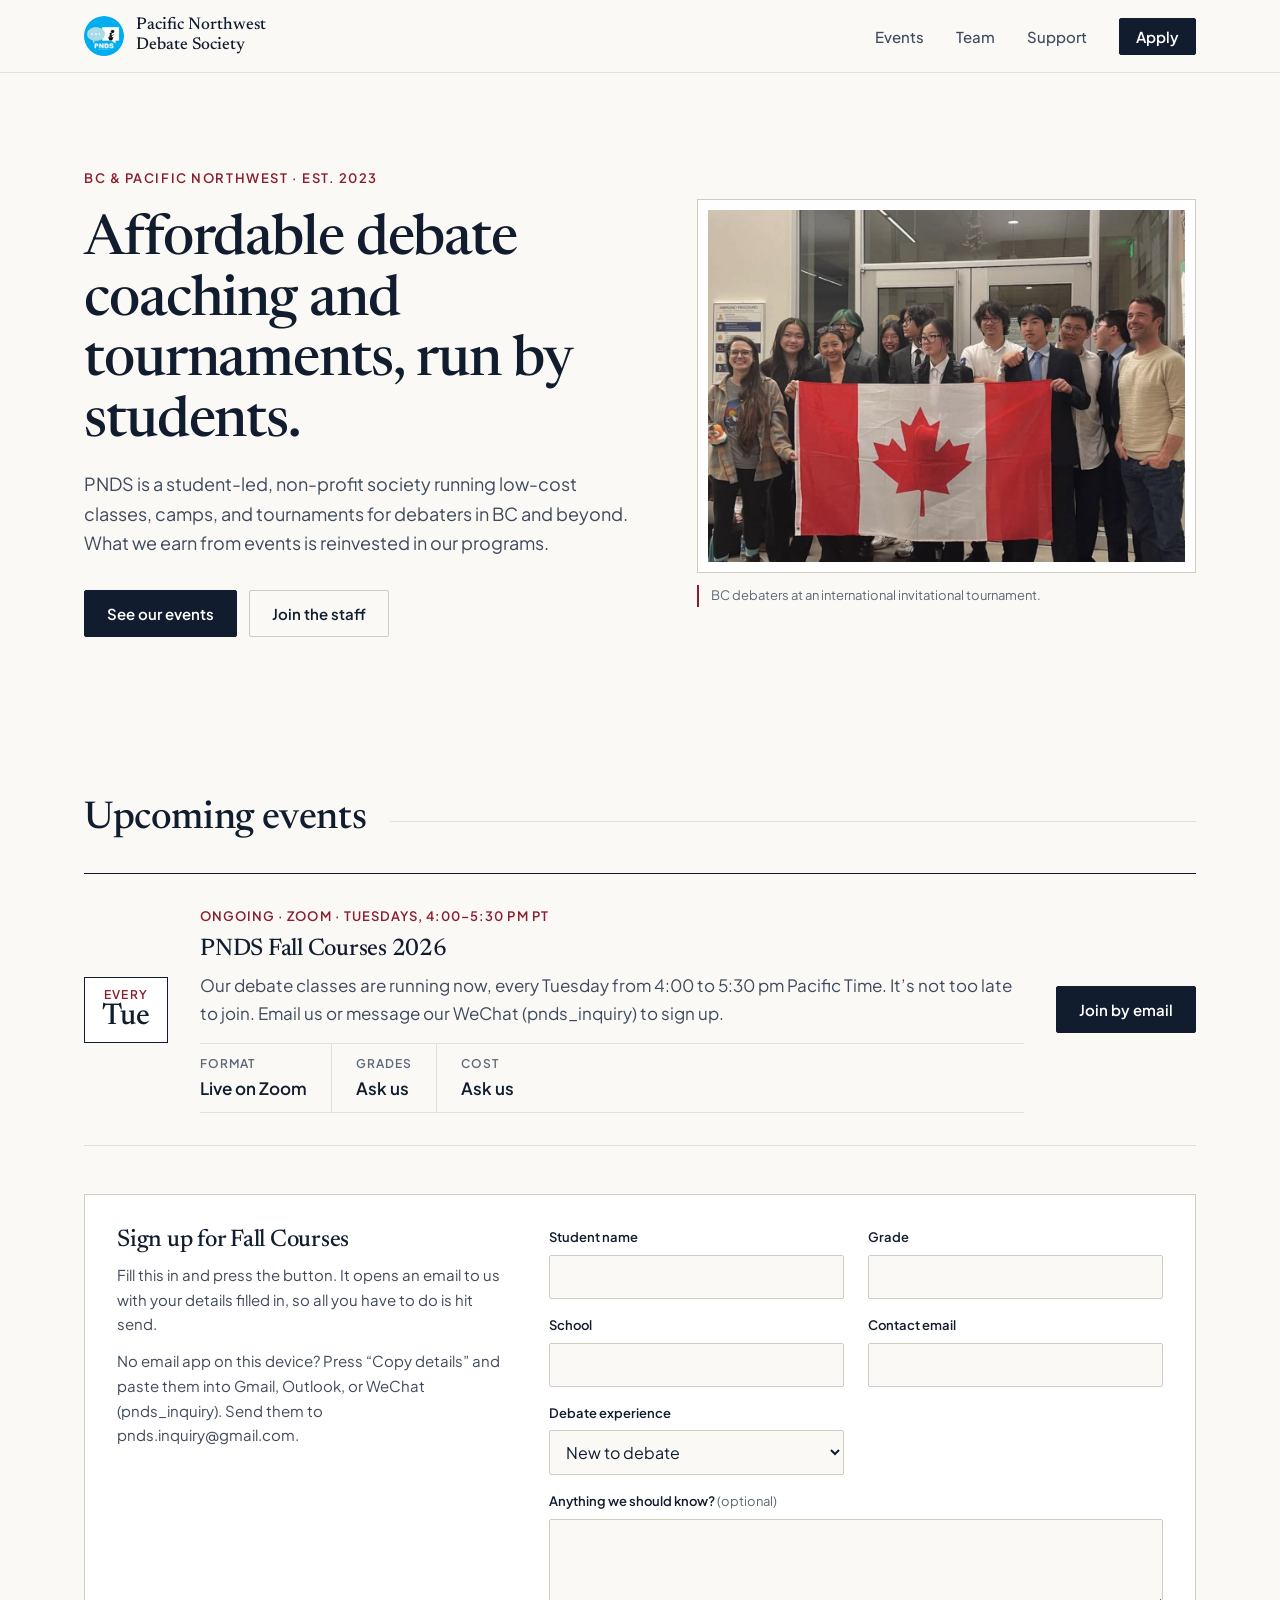
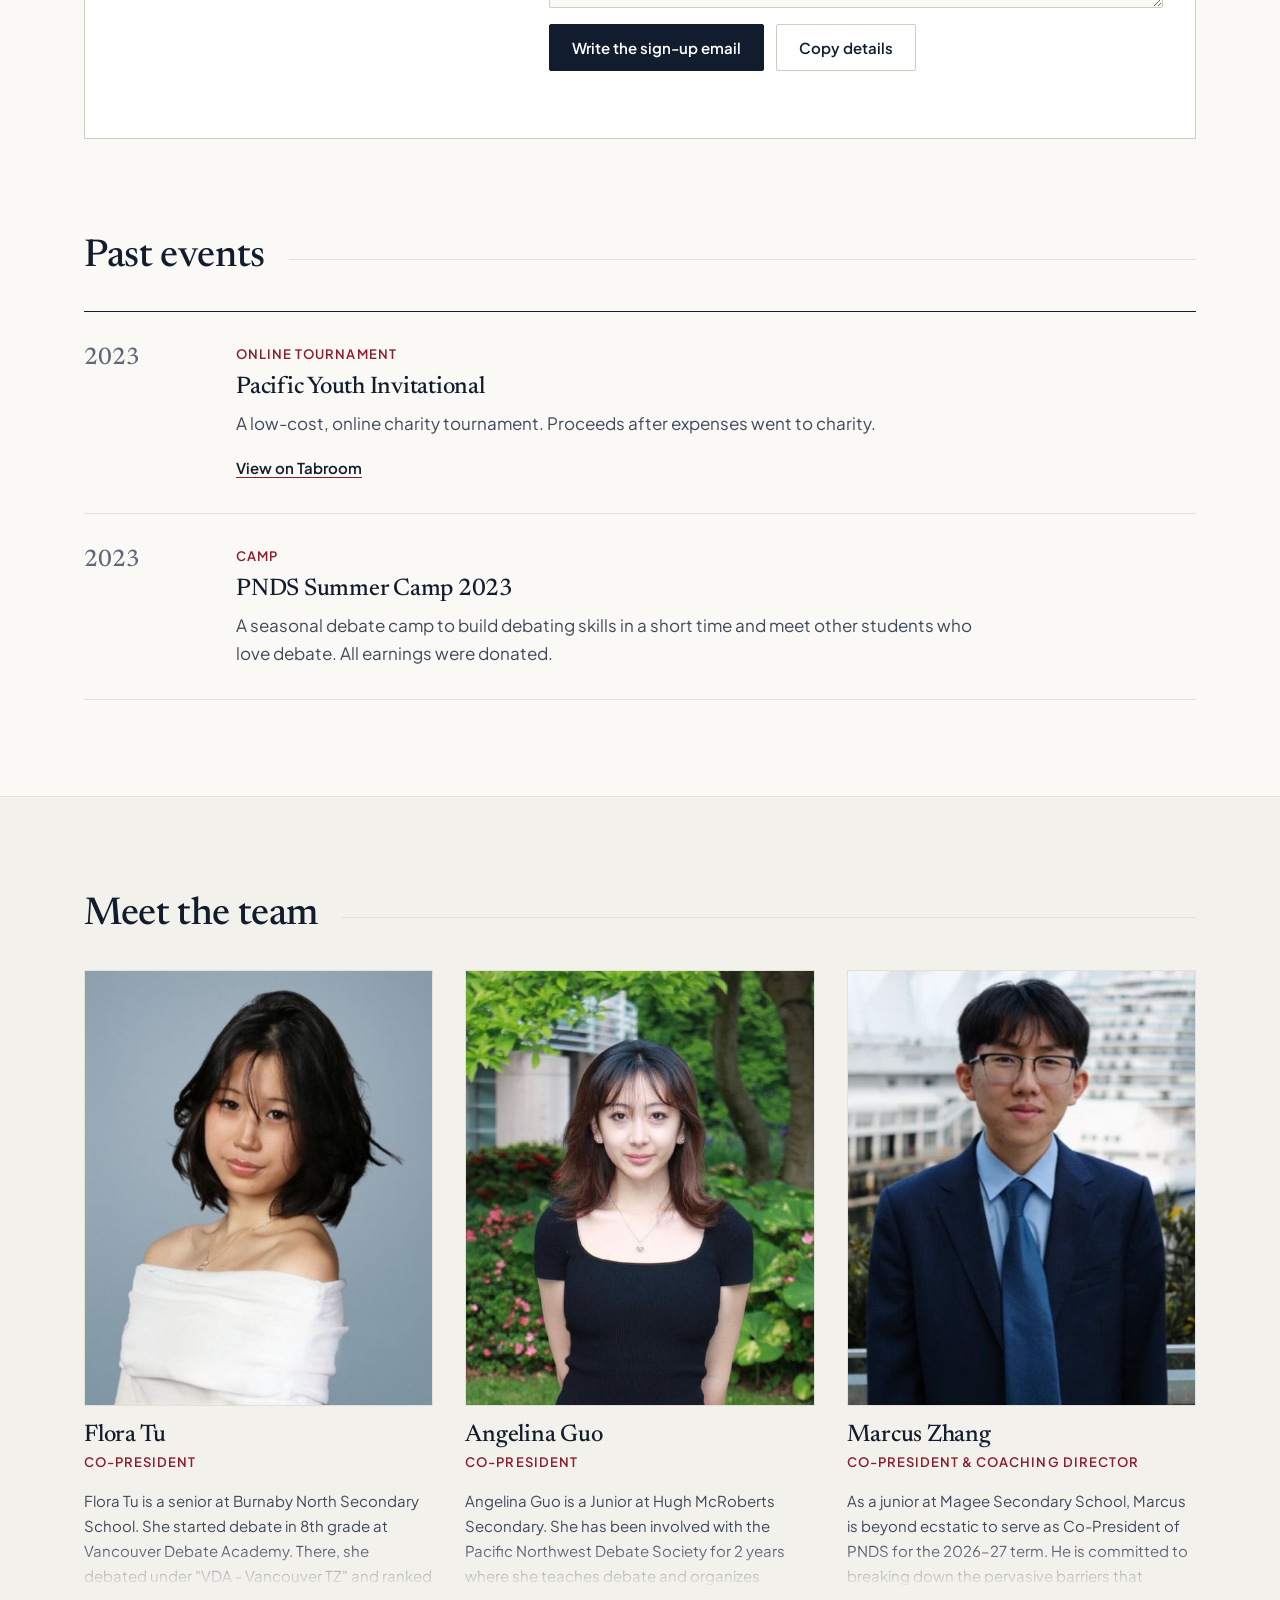
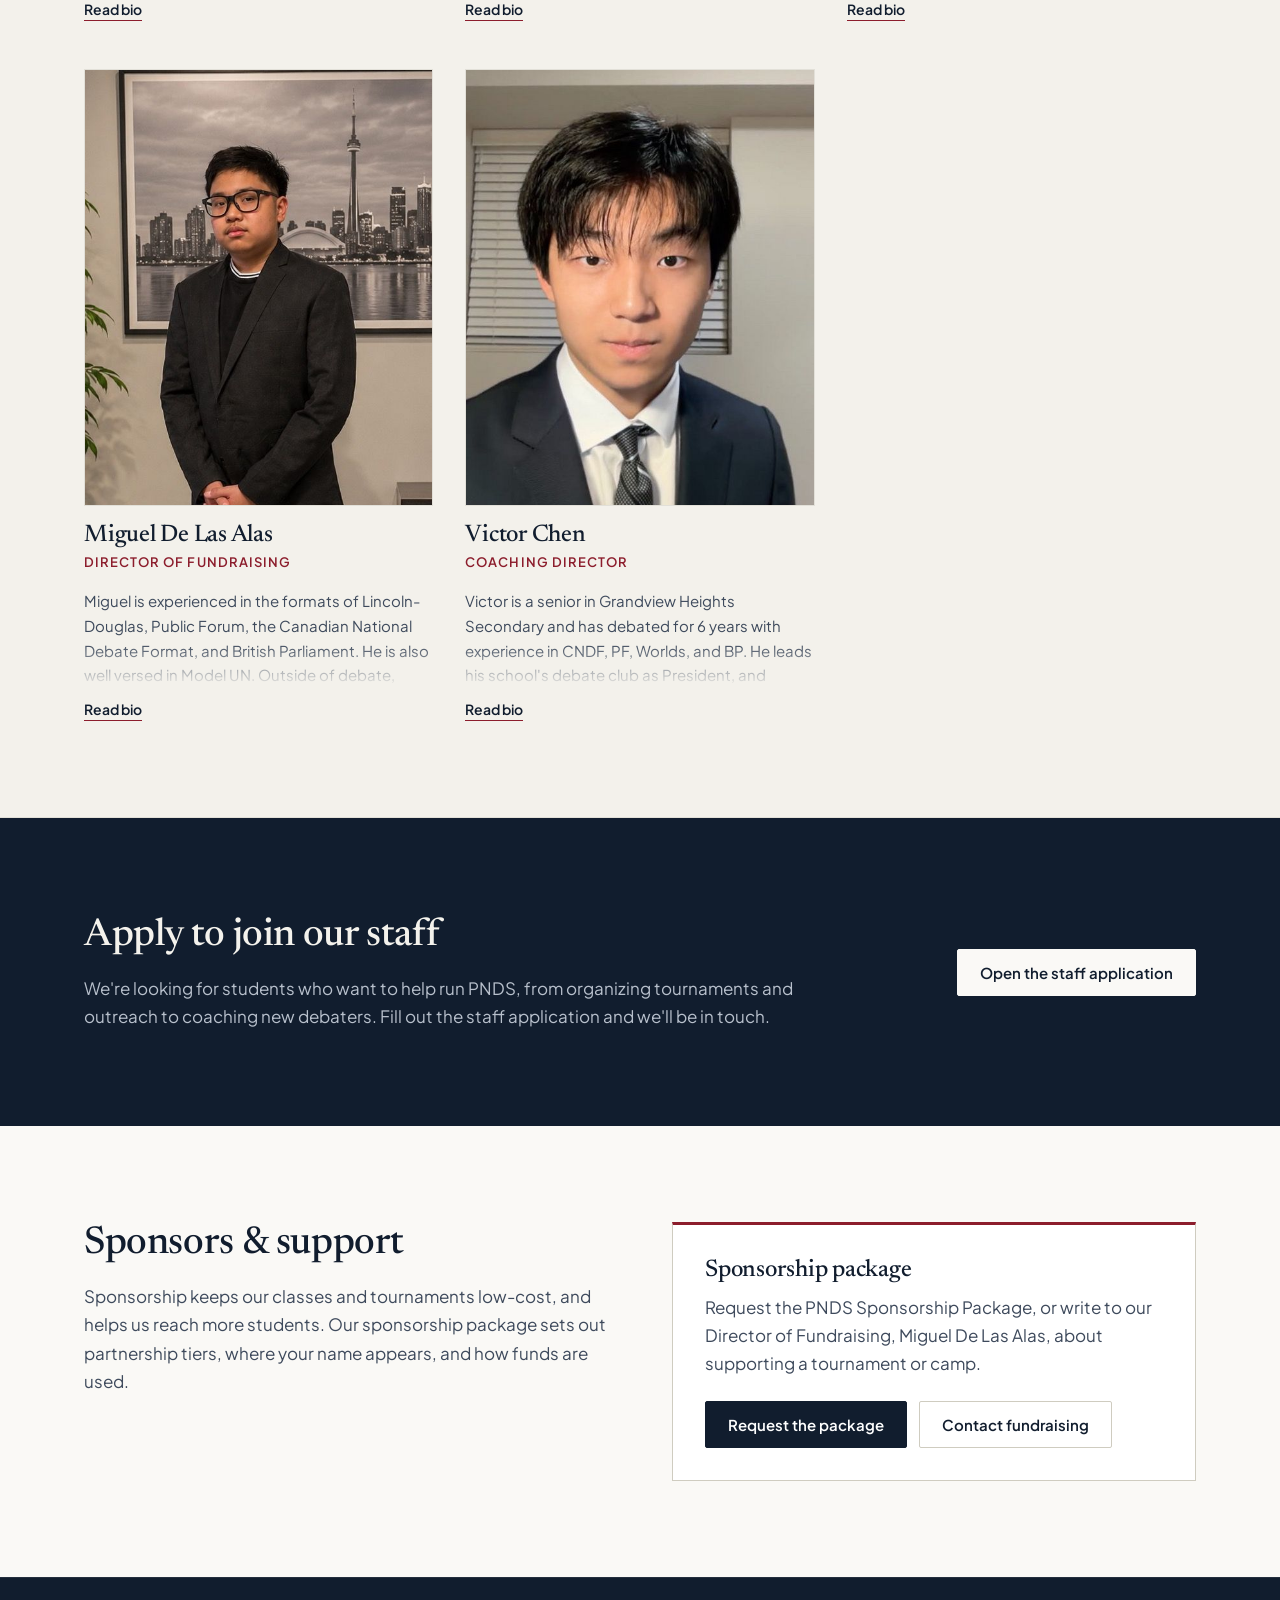
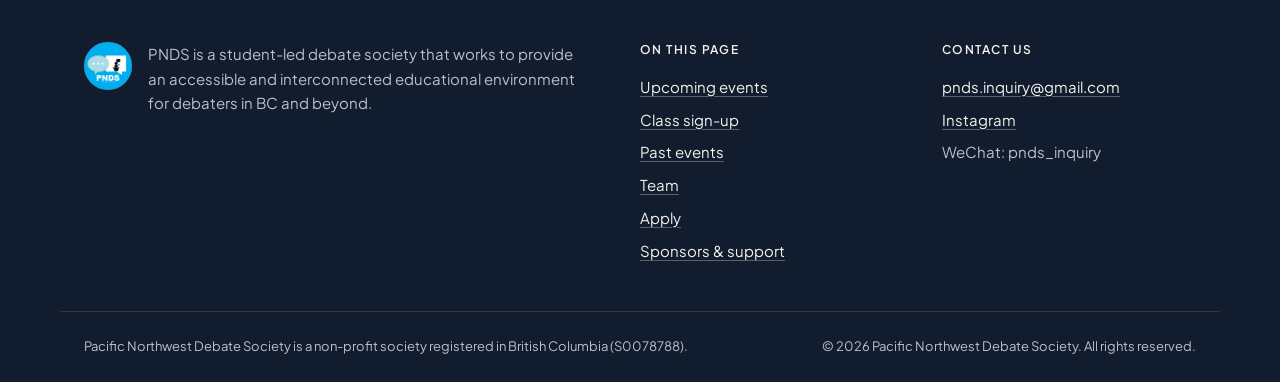
==== index.html @ 3a64cd38 "Hide impact strip until real stats, add course facts and copy-details button, equal-height team card" ====
<!doctype html>
<html lang="en">
<head>
  <meta charset="utf-8">
  <meta name="viewport" content="width=device-width, initial-scale=1">
  <title>Pacific Northwest Debate Society (PNDS)</title>
  <meta name="description" content="Student-run debate society in BC offering affordable debate classes, camps, and tournaments. See upcoming events, meet the executive team, and apply to join our staff.">
  <meta name="theme-color" content="#111D2E">
  <link rel="canonical" href="https://dantdm174.github.io/pnds-website/">
  <meta property="og:type" content="website">
  <meta property="og:site_name" content="Pacific Northwest Debate Society">
  <meta property="og:url" content="https://dantdm174.github.io/pnds-website/">
  <meta property="og:title" content="Pacific Northwest Debate Society (PNDS)">
  <meta property="og:description" content="Affordable debate coaching and tournaments, run by students in BC.">
  <meta property="og:image" content="https://dantdm174.github.io/pnds-website/assets/og-image.jpg">
  <meta property="og:image:width" content="1200">
  <meta property="og:image:height" content="630">
  <meta property="og:image:alt" content="PNDS: Affordable debate coaching and tournaments, run by students.">
  <meta name="twitter:card" content="summary_large_image">
  <link rel="icon" type="image/png" href="assets/favicon.png">
  <link rel="apple-touch-icon" href="assets/apple-touch-icon.png">
  <link rel="preconnect" href="https://fonts.googleapis.com">
  <link rel="preconnect" href="https://fonts.gstatic.com" crossorigin>
  <link href="https://fonts.googleapis.com/css2?family=Newsreader:opsz,wght@6..72,400;6..72,500&family=Plus+Jakarta+Sans:wght@400;500;600&display=swap" rel="stylesheet">
  <link rel="stylesheet" href="styles.css?v=10">
</head>
<body>
  <a class="skip-link" href="#main">Skip to content</a>

  <header class="site-header">
    <div class="container header-inner">
      <a class="brand" href="#top" aria-label="Pacific Northwest Debate Society, home">
        <img src="assets/pnds-logo.jpg" alt="" width="40" height="40">
        <span class="brand-name">Pacific Northwest <br>Debate Society</span>
      </a>
      <nav aria-label="Primary">
        <ul class="nav-list">
          <li><a href="#events">Events</a></li>
          <li><a href="#team">Team</a></li>
          <li class="nav-hide-sm"><a href="#sponsors">Support</a></li>
          <li><a class="button button-sm" href="#apply">Apply</a></li>
        </ul>
      </nav>
    </div>
  </header>

  <main id="main">
    <section class="hero" id="top" aria-labelledby="hero-title">
      <div class="container hero-grid">
        <div class="hero-copy">
          <p class="eyebrow">BC &amp; Pacific Northwest · Est. 2023</p>
          <h1 id="hero-title">Affordable debate coaching and tournaments, run by students.</h1>
          <p class="lede">PNDS is a student-led, non-profit society running low-cost classes, camps, and tournaments for debaters in BC and beyond. What we earn from events is reinvested in our programs.</p>
          <div class="button-row">
            <a class="button" href="#events">See our events</a>
            <a class="button button-secondary" href="#apply">Join the staff</a>
          </div>
        </div>
        <figure class="hero-figure">
          <div class="photo-frame">
            <!-- Swap in a PNDS tournament or workshop photo (any size; it is cropped to 4:3). -->
            <img src="assets/photos/team-canada-flag.jpg" alt="A group of BC debaters in formal wear holding a Canadian flag at a tournament" width="1200" height="839" fetchpriority="high">
          </div>
          <figcaption>BC debaters at an international invitational tournament.</figcaption>
        </figure>
      </div>
    </section>

    <!-- TODO: Impact strip, hidden until we have real numbers.
         To show it: replace the three TODOs below with real figures, then delete
         these first three lines and the "End of hidden impact strip" line.

    <section class="impact" aria-label="Our impact so far">
      <div class="container">
        <dl class="impact-grid">
          <div class="impact-item">
            <dt>Students coached</dt>
            <dd class="impact-num">TODO</dd>
          </div>
          <div class="impact-item">
            <dt>Tournaments &amp; camps hosted</dt>
            <dd class="impact-num">TODO</dd>
          </div>
          <div class="impact-item">
            <dt>Funds reinvested in programs</dt>
            <dd class="impact-num">TODO</dd>
          </div>
        </dl>
      </div>
    </section>

    End of hidden impact strip. -->

    <section class="section" id="events" aria-labelledby="events-title">
      <div class="container">
        <header class="section-head">
          <h2 id="events-title">Upcoming events</h2>
        </header>
        <article class="event">
          <div class="date-badge" aria-hidden="true"><span class="m">Every</span><span class="d">Tue</span></div>
          <div class="event-body">
            <p class="event-meta">Ongoing · Zoom · Tuesdays, 4:00–5:30 pm PT</p>
            <h3>PNDS Fall Courses 2026</h3>
            <p>Our debate classes are running now, every Tuesday from 4:00 to 5:30 pm Pacific Time. It’s not too late to join. Email us or message our WeChat (pnds_inquiry) to sign up.</p>
            <dl class="course-facts">
              <div>
                <dt>Format</dt>
                <dd>Live on Zoom</dd>
              </div>
              <div>
                <dt>Grades</dt>
                <dd>Ask us</dd> <!-- TODO: grade range, e.g. "Grades 6–12" -->
              </div>
              <div>
                <dt>Cost</dt>
                <dd>Ask us</dd> <!-- TODO: price, e.g. "$X per term" or "Free" -->
              </div>
            </dl>
          </div>
          <a class="button" href="mailto:pnds.inquiry@gmail.com?subject=Joining%20Fall%20Courses%202026">Join by email</a>
        </article>

        <div class="signup" id="signup">
          <div class="signup-intro">
            <h3 id="signup-title">Sign up for Fall Courses</h3>
            <p>Fill this in and press the button. It opens an email to us with your details filled in, so all you have to do is hit send.</p>
            <p>No email app on this device? Press “Copy details” and paste them into Gmail, Outlook, or WeChat (pnds_inquiry). Send them to pnds.inquiry@gmail.com.</p>
          </div>
          <form class="signup-form" id="signup-form" aria-labelledby="signup-title" action="mailto:pnds.inquiry@gmail.com" method="post" enctype="text/plain">
            <div class="field">
              <label for="su-name">Student name</label>
              <input id="su-name" name="Student name" type="text" autocomplete="name" required>
            </div>
            <div class="field">
              <label for="su-grade">Grade</label>
              <input id="su-grade" name="Grade" type="text" inputmode="numeric" required>
            </div>
            <div class="field">
              <label for="su-school">School</label>
              <input id="su-school" name="School" type="text" autocomplete="organization">
            </div>
            <div class="field">
              <label for="su-email">Contact email</label>
              <input id="su-email" name="Contact email" type="email" autocomplete="email" required>
            </div>
            <div class="field">
              <label for="su-exp">Debate experience</label>
              <select id="su-exp" name="Debate experience">
                <option>New to debate</option>
                <option>Some school or club debate</option>
                <option>Competed at tournaments</option>
              </select>
            </div>
            <div class="field field-wide">
              <label for="su-notes">Anything we should know? <span class="optional">(optional)</span></label>
              <textarea id="su-notes" name="Notes" rows="3"></textarea>
            </div>
            <div class="field-wide form-actions">
              <button class="button" type="submit">Write the sign-up email</button>
              <button class="button button-secondary" type="button" id="signup-copy" hidden>Copy details</button>
              <p class="form-status" id="signup-status" role="status" aria-live="polite"></p>
            </div>
          </form>
        </div>
      </div>
    </section>

    <section class="section section-rule" id="past-events" aria-labelledby="past-title">
      <div class="container">
        <header class="section-head">
          <h2 id="past-title">Past events</h2>
        </header>
        <ol class="past-list" reversed>
          <li class="past-item">
            <p class="past-year">2023</p>
            <div>
              <p class="event-meta">Online tournament</p>
              <h3>Pacific Youth Invitational</h3>
              <p>A low-cost, online charity tournament. Proceeds after expenses went to charity.</p>
              <a class="text-link" href="https://www.tabroom.com/index/tourn/main.mhtml?tourn_id=29899" target="_blank" rel="noopener">View on Tabroom</a>
            </div>
          </li>
          <li class="past-item">
            <p class="past-year">2023</p>
            <div>
              <p class="event-meta">Camp</p>
              <h3>PNDS Summer Camp 2023</h3>
              <p>A seasonal debate camp to build debating skills in a short time and meet other students who love debate. All earnings were donated.</p>
            </div>
          </li>
        </ol>
      </div>
    </section>

    <section class="section section-alt" id="team" aria-labelledby="team-title">
      <div class="container">
        <header class="section-head">
          <h2 id="team-title">Meet the team</h2>
        </header>
        <div class="team-grid">
          <article class="member">
            <img src="assets/team/flora-tu.jpg" alt="Portrait of Flora Tu" width="540" height="688" loading="lazy">
            <div class="member-body">
              <h3>Flora Tu</h3>
              <p class="role">Co-President</p>
              <div class="member-bio" id="bio-flora-tu">
                <p>Flora Tu is a senior at Burnaby North Secondary School. She started debate in 8th grade at Vancouver Debate Academy. There, she debated under "VDA - Vancouver TZ" and ranked as the top 2025–2026 season international team in NDCA points and bid count. She was also tied for 17th in bid count in Public Forum in the world. Outside of debate, Flora likes to play piano and collect vinyl.</p>
                <h4>Notable awards</h4>
                <ul>
                  <li>8 career bids to Tournament of Champions</li>
                  <li>2026 Florida Blue Key: 2nd Seed</li>
                  <li>2025 Peach State: Quarterfinalist</li>
                  <li>2024 Lower Mainland East: Champion + Top Speaker</li>
                  <li>2024 Stanford Invitational: Semifinalist</li>
                  <li>2021 Harvard National Tournament: Octafinalist</li>
                </ul>
              </div>
              <button class="bio-toggle" type="button" aria-haspopup="dialog" aria-expanded="false" aria-controls="bio-dialog" data-bio="bio-flora-tu" hidden>Read bio</button>
            </div>
          </article>
          <article class="member">
            <img src="assets/team/angelina-guo.jpg" alt="Portrait of Angelina Guo" width="540" height="688" loading="lazy">
            <div class="member-body">
              <h3>Angelina Guo</h3>
              <p class="role">Co-President</p>
              <div class="member-bio" id="bio-angelina-guo">
                <p>Angelina Guo is a Junior at Hugh McRoberts Secondary. She has been involved with the Pacific Northwest Debate Society for 2 years where she teaches debate and organizes events. She competes in varsity Public Forum and has most notably received awards from Stanford, Harvard, and Berkeley. Outside of debate, Angelina serves as Co-President of Adopt Our Community, serves food insecure populations in the Lower Mainland, competes in international MOOT Court Competitions as an outstanding attorney, and is a Petty Officer First Class with RCSCC Fraser.</p>
                <h4>Notable awards</h4>
                <ul>
                  <li>Ranked 8th internationally on the MSPF scoreboard among 2,000 teams</li>
                  <li>2023 WSC Global Xiamen: Showcase Speaker (top 8 of 1,500)</li>
                  <li>2024 Seattle University PF Tournament: 2x Champion (Spring and Fall)</li>
                  <li>2024 Vancouver WSC: 3rd Place Team</li>
                  <li>2024 Berkeley Invitational: Quarterfinalist</li>
                </ul>
              </div>
              <button class="bio-toggle" type="button" aria-haspopup="dialog" aria-expanded="false" aria-controls="bio-dialog" data-bio="bio-angelina-guo" hidden>Read bio</button>
            </div>
          </article>
          <article class="member">
            <img src="assets/team/marcus-zhang.jpg" alt="Portrait of Marcus Zhang" width="540" height="688" loading="lazy">
            <div class="member-body">
              <h3>Marcus Zhang</h3>
              <p class="role">Co-President &amp; Coaching Director</p>
              <div class="member-bio" id="bio-marcus-zhang">
                <p>As a junior at Magee Secondary School, Marcus is beyond ecstatic to serve as Co-President of PNDS for the 2026–27 term. He is committed to breaking down the pervasive barriers that prevent young and blossoming students from pursuing debate by providing free classes and tournament opportunities. He hopes that all new debaters will become enamoured with debate as he once was as a naive fourth grader, and that they are able to find their own voice within PNDS or debate in general. In his free time, he can be found stuck choosing which toppings to get on his Oakberry bowl, trying to understand (with much failure) whatever critical theory he has stumbled upon, or simply perusing the newest items within a grocery store.</p>
              </div>
              <button class="bio-toggle" type="button" aria-haspopup="dialog" aria-expanded="false" aria-controls="bio-dialog" data-bio="bio-marcus-zhang" hidden>Read bio</button>
            </div>
          </article>
          <article class="member">
            <img src="assets/team/miguel-de-las-alas.jpg" alt="Portrait of Miguel De Las Alas" width="540" height="688" loading="lazy">
            <div class="member-body">
              <h3>Miguel De Las Alas</h3>
              <p class="role">Director of Fundraising</p>
              <div class="member-bio" id="bio-miguel-de-las-alas">
                <p>Miguel is experienced in the formats of Lincoln-Douglas, Public Forum, the Canadian National Debate Format, and British Parliament. He is also well versed in Model UN. Outside of debate, Miguel is a 10th grade student at Richmond Christian School and plans to become a computational neuropathologist, leveraging computational tools to detect diseases. Currently, he is using deep learning to detect cognitive impairment in 3D volumetric brain scans, and has secured mentorship at the University of British Columbia. He also leads clubs at RCS that aim to inquire critically and to give back to the community.</p>
                <h4>Notable accomplishments</h4>
                <ul>
                  <li>Founder and Lead Developer of FUNNEL, a 3D neural network research project on brain MRI, presented to UBC faculty</li>
                  <li>2025 TEDxRCSYouth Speaker on neurodiversity</li>
                  <li>2024 Greater Vancouver Regional Science Fair: Silver Medalist</li>
                  <li>SchoolReach: 3rd at Alberta Provincials (Junior), 4th at Nationals</li>
                </ul>
              </div>
              <button class="bio-toggle" type="button" aria-haspopup="dialog" aria-expanded="false" aria-controls="bio-dialog" data-bio="bio-miguel-de-las-alas" hidden>Read bio</button>
            </div>
          </article>
          <article class="member">
            <img src="assets/team/victor-chen.jpg" alt="Portrait of Victor Chen" width="540" height="688" loading="lazy">
            <div class="member-body">
              <h3>Victor Chen</h3>
              <p class="role">Coaching Director</p>
              <div class="member-bio" id="bio-victor-chen">
                <p>Victor is a senior in Grandview Heights Secondary and has debated for 6 years with experience in CNDF, PF, Worlds, and BP. He leads his school's debate club as President, and serves as the coaching director of PNDS. Outside of the debate space, he loves to read, talk about philosophy, and play golf.</p>
                <h4>Notable awards</h4>
                <ul>
                  <li>2024 Stanford Invitational: Octafinalist and 8th Speaker</li>
                  <li>2024 DTA: Octafinalist</li>
                  <li>2024 Harvard International Round Robin Qualifier</li>
                  <li>2023 Digital TOC #3: Octafinalist</li>
                  <li>2023 Harvard National Tournament: Doubles</li>
                </ul>
              </div>
              <button class="bio-toggle" type="button" aria-haspopup="dialog" aria-expanded="false" aria-controls="bio-dialog" data-bio="bio-victor-chen" hidden>Read bio</button>
            </div>
          </article>
        </div>
      </div>
    </section>

    <section class="band section" id="apply" aria-labelledby="apply-title">
      <div class="container band-inner">
        <div>
          <h2 id="apply-title">Apply to join our staff</h2>
          <p class="prose">We're looking for students who want to help run PNDS, from organizing tournaments and outreach to coaching new debaters. Fill out the staff application and we'll be in touch.</p>
        </div>
        <a class="button button-light" href="https://docs.google.com/forms/d/e/1FAIpQLSfHoYiHTnvd3KwUg0J9CZU2TYNbHpRsZJ3i6p0VU7gei8gdMw/viewform" target="_blank" rel="noopener">Open the staff application</a>
      </div>
    </section>

    <section class="section" id="sponsors" aria-labelledby="sponsors-title">
      <div class="container sponsors-grid">
        <div>
          <h2 id="sponsors-title">Sponsors &amp; support</h2>
          <p class="prose">Sponsorship keeps our classes and tournaments low-cost, and helps us reach more students. Our sponsorship package sets out partnership tiers, where your name appears, and how funds are used.</p>
        </div>
        <div class="sponsor-panel">
          <h3>Sponsorship package</h3>
          <p>Request the PNDS Sponsorship Package, or write to our Director of Fundraising, Miguel De Las Alas, about supporting a tournament or camp.</p>
          <div class="button-row">
            <!-- When the package PDF is in assets/, point this button at it and add the download attribute. -->
            <a class="button" href="mailto:pnds.inquiry@gmail.com?subject=Request%3A%20PNDS%20Sponsorship%20Package">Request the package</a>
            <a class="button button-secondary" href="mailto:pnds.inquiry@gmail.com?subject=Attn%3A%20Director%20of%20Fundraising">Contact fundraising</a>
          </div>
        </div>
      </div>
    </section>
    <dialog class="bio-dialog" id="bio-dialog" aria-labelledby="bio-dialog-name">
      <div class="bio-dialog-inner">
        <button class="bio-dialog-close" type="button" aria-label="Close bio">×</button>
        <div class="bio-dialog-head">
          <img alt="" width="540" height="688">
          <div>
            <h3 id="bio-dialog-name"></h3>
            <p class="role"></p>
          </div>
        </div>
        <div class="bio-dialog-body member-bio"></div>
      </div>
    </dialog>
  </main>

  <footer class="site-footer">
    <div class="container footer-grid">
      <div class="footer-brand">
        <img src="assets/pnds-logo.jpg" alt="" width="48" height="48">
        <p>PNDS is a student-led debate society that works to provide an accessible and interconnected educational environment for debaters in BC and beyond.</p>
      </div>
      <div>
        <h2>On this page</h2>
        <ul>
          <li><a href="#events">Upcoming events</a></li>
          <li><a href="#signup">Class sign-up</a></li>
          <li><a href="#past-events">Past events</a></li>
          <li><a href="#team">Team</a></li>
          <li><a href="#apply">Apply</a></li>
          <li><a href="#sponsors">Sponsors &amp; support</a></li>
        </ul>
      </div>
      <div>
        <h2>Contact us</h2>
        <ul>
          <li><a href="mailto:pnds.inquiry@gmail.com">pnds.inquiry@gmail.com</a></li>
          <li><a href="https://www.instagram.com/pnds.official25/" target="_blank" rel="noopener">Instagram</a></li>
          <li>WeChat: pnds_inquiry</li>
        </ul>
      </div>
    </div>
    <div class="container footer-bottom">
      <p>Pacific Northwest Debate Society is a non-profit society registered in British Columbia (S0078788).</p>
      <p>© <span id="year">2026</span> Pacific Northwest Debate Society. All rights reserved.</p>
    </div>
  </footer>
  <script src="site.js?v=7"></script>
</body>
</html>
---- styles.css ----
/* PNDS site styles: editorial palette, serif headings, sans body. */
:root {
  --paper: #FAF9F6;
  --paper-alt: #F3F1EB;
  --white: #ffffff;
  --ink: #111D2E;          /* deep navy: primary ink and dark surfaces */
  --ink-soft: #3E4A5C;     /* body copy on paper */
  --ink-muted: #5E6878;    /* meta text; 5.6:1 on paper */
  --line: #E2E0D8;
  --line-strong: #CFCCC0;
  --accent: #8C1D2C;       /* crimson */
  --accent-dark: #6E1522;
  --on-ink: #F4F2EC;
  --on-ink-muted: #B8C0CC;

  --s1: 8px; --s2: 16px; --s3: 24px; --s4: 32px; --s6: 48px; --s8: 64px; --s12: 96px;
  --radius: 2px;

  --font-head: "Newsreader", Georgia, "Times New Roman", serif;
  --font-body: "Plus Jakarta Sans", system-ui, -apple-system, "Segoe UI", sans-serif;
  --max: 1160px;
}

*, *::before, *::after { box-sizing: border-box; }
html { scroll-behavior: smooth; scroll-padding-top: 80px; }
@media (prefers-reduced-motion: reduce) { html { scroll-behavior: auto; } }

body {
  margin: 0;
  background: var(--paper);
  color: var(--ink-soft);
  font: 400 17px/1.65 var(--font-body);
  -webkit-font-smoothing: antialiased;
}
img { max-width: 100%; height: auto; display: block; }
a { color: var(--ink); text-decoration-color: var(--accent); text-underline-offset: 3px; }
a:hover { color: var(--accent); }
:focus-visible { outline: 2px solid var(--accent); outline-offset: 3px; }

h1, h2, h3 { font-family: var(--font-head); font-weight: 500; color: var(--ink); margin: 0 0 var(--s2); line-height: 1.15; letter-spacing: -0.01em; }
h1 { font-size: clamp(2.25rem, 4.6vw, 3.5rem); line-height: 1.08; letter-spacing: -0.02em; }
h2 { font-size: clamp(1.875rem, 3vw, 2.5rem); }
h3 { font-size: 1.5rem; margin-bottom: var(--s1); }
p { margin: 0 0 var(--s2); }

.container { width: 100%; max-width: var(--max); margin: 0 auto; padding-inline: var(--s3); }
.prose { max-width: 62ch; }

.skip-link { position: absolute; left: var(--s2); top: -48px; background: var(--ink); color: var(--white); padding: var(--s1) var(--s2); z-index: 10; }
.skip-link:focus { top: var(--s2); }

/* Header */
.site-header { position: sticky; top: 0; z-index: 5; background: var(--paper); border-bottom: 1px solid var(--line); }
.header-inner { display: flex; align-items: center; justify-content: space-between; gap: var(--s2); height: 72px; }
.brand { display: flex; align-items: center; gap: 12px; text-decoration: none; color: var(--ink); }
.brand img { width: 40px; height: 40px; border-radius: 50%; }
.brand-name { font: 500 1.0625rem/1.15 var(--font-head); }
.brand:hover { color: var(--ink); }
.nav-list { display: flex; align-items: center; gap: var(--s4); list-style: none; margin: 0; padding: 0; }
.nav-list a:not(.button) { text-decoration: none; font-size: .9375rem; font-weight: 500; color: var(--ink-soft); }
.nav-list a:not(.button):hover { color: var(--accent); }

/* Buttons */
.button {
  display: inline-block; padding: 12px 22px; border-radius: var(--radius);
  background: var(--ink); color: var(--white); border: 1px solid var(--ink);
  font: 600 .9375rem/1.4 var(--font-body); text-decoration: none;
  transition: background-color .15s ease, border-color .15s ease, color .15s ease;
}
.button:hover { background: var(--accent); border-color: var(--accent); color: var(--white); }
.button-sm { padding: 7px 16px; }
.button-secondary { background: transparent; color: var(--ink); border-color: var(--line-strong); }
.button-secondary:hover { background: transparent; color: var(--accent); border-color: var(--accent); }
.button-light { background: var(--paper); color: var(--ink); border-color: var(--paper); }
.button-light:hover { background: var(--white); border-color: var(--white); color: var(--accent); }
.button-row { display: flex; flex-wrap: wrap; gap: 12px; margin-top: var(--s4); }

.eyebrow { font: 600 .8125rem/1.4 var(--font-body); text-transform: uppercase; letter-spacing: .12em; color: var(--accent); margin-bottom: var(--s3); }
.lede { font-size: 1.125rem; color: var(--ink-soft); max-width: 46ch; }
.text-link { font-weight: 600; font-size: .9375rem; }

/* Hero: asymmetric split */
.hero { padding: var(--s12) 0 var(--s8); }
.hero-grid { display: grid; grid-template-columns: 1.1fr 1fr; gap: var(--s8); align-items: center; }
.hero h1 { max-width: 16ch; }
.hero-figure { margin: 0; }
.photo-frame { aspect-ratio: 4 / 3; border: 1px solid var(--line-strong); padding: 10px; background: var(--white); }
.photo-frame img { width: 100%; height: 100%; object-fit: cover; background: var(--paper-alt); }
.hero-figure figcaption { margin-top: 12px; font-size: .8125rem; color: var(--ink-muted); padding-left: 12px; border-left: 2px solid var(--accent); }

/* Impact strip */
.impact-grid { display: grid; grid-template-columns: repeat(3, 1fr); margin: 0; border-top: 1px solid var(--ink); border-bottom: 1px solid var(--line); }
.impact-item { display: flex; flex-direction: column-reverse; justify-content: flex-end; padding: var(--s4) var(--s3); border-left: 1px solid var(--line); }
.impact-item:first-child { border-left: 0; padding-left: 0; }
.impact-num { margin: 0 0 4px; font: 500 clamp(2.25rem, 4vw, 3rem)/1.1 var(--font-head); color: var(--ink); }
.impact-item dt { font-size: .8125rem; font-weight: 600; text-transform: uppercase; letter-spacing: .08em; color: var(--ink-muted); }

/* Sections */
.section { padding: var(--s12) 0; }
.section-rule { padding-top: 0; }
.section-alt { background: var(--paper-alt); border-top: 1px solid var(--line); border-bottom: 1px solid var(--line); }
.section-head { display: flex; align-items: baseline; gap: var(--s3); margin-bottom: var(--s4); }
.section-head h2 { margin: 0; }
.section-head::after { content: ""; flex: 1; border-top: 1px solid var(--line); transform: translateY(-6px); }

.event-meta { font-size: .8125rem; font-weight: 600; text-transform: uppercase; letter-spacing: .08em; color: var(--accent); margin-bottom: var(--s1); }

/* Upcoming event */
.event { display: grid; grid-template-columns: auto 1fr auto; gap: var(--s4); align-items: center; padding: var(--s4) 0; border-top: 1px solid var(--ink); border-bottom: 1px solid var(--line); }
.event-body p:last-child { margin-bottom: 0; max-width: 62ch; }
.date-badge { width: 84px; text-align: center; border: 1px solid var(--ink); padding: 10px 0; color: var(--ink); line-height: 1.15; background: var(--white); }
.date-badge .m { display: block; font-weight: 600; text-transform: uppercase; letter-spacing: .1em; font-size: .75rem; color: var(--accent); }
.date-badge .d { display: block; font: 500 1.875rem var(--font-head); }

/* Past events */
.past-list { list-style: none; margin: 0; padding: 0; border-top: 1px solid var(--ink); }
.past-item { display: grid; grid-template-columns: 120px 1fr; gap: var(--s4); padding: var(--s4) 0; border-bottom: 1px solid var(--line); }
.past-year { font: 500 1.5rem/1.2 var(--font-head); color: var(--ink-muted); margin: 0; }
.past-item p:not(.event-meta):not(.past-year) { max-width: 62ch; }
.past-item > div > :last-child { margin-bottom: 0; }

/* Team */
.team-grid { display: grid; grid-template-columns: repeat(3, 1fr); gap: var(--s6) var(--s4); align-items: start; }
/* Each card shares its rows (photo, name, role, bio, button) with the other cards in its row,
   so names, roles and "Read bio" buttons line up even when a role wraps to two lines. */
@supports (grid-template-rows: subgrid) {
  .team-grid { row-gap: 0; margin-bottom: calc(var(--s6) * -1); }
  .member { display: grid; grid-row: span 5; grid-template-rows: subgrid; row-gap: 0; padding-bottom: var(--s6); }
  .member-body { display: contents; }
  .member .role { align-self: start; }
  .bio-toggle { align-self: end; justify-self: start; }
}
.member img { width: 100%; aspect-ratio: 4 / 5; object-fit: cover; object-position: center 20%; background: var(--line); border: 1px solid var(--line); margin-bottom: var(--s2); }
.member h3 { margin-bottom: 2px; }
.member .role { font-size: .8125rem; font-weight: 600; text-transform: uppercase; letter-spacing: .08em; color: var(--accent); margin-bottom: var(--s2); }
.member-bio { font-size: .9375rem; }
.member-bio p { margin-bottom: 12px; }
.member-bio h4 { font: 600 .75rem/1.4 var(--font-body); text-transform: uppercase; letter-spacing: .1em; color: var(--ink); margin: var(--s2) 0 var(--s1); padding-top: 12px; border-top: 1px solid var(--line); }
.member-bio ul { margin: 0; padding-left: 18px; }
.member-bio li { margin-bottom: 4px; }
.member-bio li::marker { color: var(--accent); }

/* Bio excerpts (only when JS is running; the full bio opens in a dialog) */
.js .member-bio.is-collapsed { height: calc(1.65em * 4); overflow: hidden; position: relative;
  -webkit-mask-image: linear-gradient(#000 55%, transparent); mask-image: linear-gradient(#000 55%, transparent); }
.bio-toggle { margin-top: 12px; padding: 0 0 2px; background: none; border: 0; border-bottom: 1px solid var(--accent); color: var(--ink); font: 600 .875rem var(--font-body); cursor: pointer; }
.bio-toggle:hover { color: var(--accent); }

/* Class sign-up form */
.signup { display: grid; grid-template-columns: 1fr 1.6fr; gap: var(--s6); margin-top: var(--s6); padding: var(--s4); background: var(--white); border: 1px solid var(--line-strong); }
.signup-intro p { font-size: .9375rem; margin-bottom: 0; }
.signup-intro p + p { margin-top: 12px; }
.signup-form { display: grid; grid-template-columns: 1fr 1fr; gap: var(--s2) var(--s3); }
.field { display: flex; flex-direction: column; gap: 6px; }
.field-wide { grid-column: 1 / -1; }
.field label { font-size: .8125rem; font-weight: 600; color: var(--ink); }
.optional { font-weight: 400; color: var(--ink-muted); }
.field input, .field select, .field textarea {
  font: 400 1rem/1.4 var(--font-body); color: var(--ink); background: var(--paper);
  border: 1px solid var(--line-strong); border-radius: var(--radius); padding: 10px 12px; width: 100%;
}
.field textarea { resize: vertical; }
.field input:focus-visible, .field select:focus-visible, .field textarea:focus-visible { outline: 2px solid var(--accent); outline-offset: 1px; border-color: var(--accent); }
.signup-form .button { cursor: pointer; }

/* Bio dialog */
.bio-dialog { width: min(720px, calc(100% - 32px)); max-height: min(85vh, 900px); padding: 0; border: 1px solid var(--line-strong); border-top: 3px solid var(--accent); border-radius: var(--radius); background: var(--paper); color: var(--ink-soft); box-shadow: none; overflow: hidden; }
.bio-dialog::backdrop { background: rgba(17, 29, 46, .62); }
.bio-dialog-inner { position: relative; max-height: inherit; overflow-y: auto; padding: var(--s4); overscroll-behavior: contain; }
.bio-dialog-head { display: grid; grid-template-columns: 96px 1fr; gap: var(--s3); align-items: center; margin-bottom: var(--s3); padding-right: var(--s6); }
.bio-dialog-head img { width: 96px; aspect-ratio: 4 / 5; object-fit: cover; object-position: center 20%; border: 1px solid var(--line); }
.bio-dialog-head h3 { margin-bottom: 4px; font-size: 1.75rem; }
.bio-dialog-head .role { font-size: .8125rem; font-weight: 600; text-transform: uppercase; letter-spacing: .08em; color: var(--accent); margin: 0; }
.bio-dialog-body { font-size: 1rem; }
.bio-dialog-close { position: absolute; top: 12px; right: 12px; width: 44px; height: 44px; display: grid; place-items: center; background: transparent; border: 1px solid var(--line-strong); border-radius: var(--radius); color: var(--ink); font: 400 1.75rem/1 var(--font-body); cursor: pointer; }
.bio-dialog-close:hover { color: var(--accent); border-color: var(--accent); }
html.dialog-open { overflow: hidden; }

/* Course facts strip */
.course-facts { display: flex; flex-wrap: wrap; gap: 0; margin: var(--s2) 0 0; border-top: 1px solid var(--line); border-bottom: 1px solid var(--line); }
.course-facts > div { padding: 10px var(--s3) 10px 0; margin-right: var(--s3); border-right: 1px solid var(--line); }
.course-facts > div:last-child { border-right: 0; margin-right: 0; }
.course-facts dt { font-size: .75rem; font-weight: 600; text-transform: uppercase; letter-spacing: .08em; color: var(--ink-muted); }
.course-facts dd { margin: 0; font-weight: 600; color: var(--ink); }

/* Sign-up actions */
.form-actions { display: flex; flex-wrap: wrap; align-items: center; gap: 12px; }
.form-status { flex-basis: 100%; margin: 0; min-height: 1.65em; font-size: .875rem; font-weight: 600; color: var(--ink); }
.form-status:not(:empty)::before { content: "✓ "; color: var(--accent); }

/* Focus outlines that stay visible on dark sections */
.band :focus-visible, .site-footer :focus-visible { outline-color: var(--on-ink); }

/* Navy band */
.band { background: var(--ink); color: var(--on-ink); }
.band h2 { color: var(--on-ink); }
.band p { color: var(--on-ink-muted); margin-bottom: 0; }
.band-inner { display: flex; justify-content: space-between; align-items: center; gap: var(--s6); }

/* Sponsors */
.sponsors-grid { display: grid; grid-template-columns: 1fr 1fr; gap: var(--s8); align-items: start; }
.sponsor-panel { border: 1px solid var(--line-strong); border-top: 3px solid var(--accent); background: var(--white); padding: var(--s4); }
.sponsor-panel p { margin-bottom: 0; }
.sponsor-panel .button-row { margin-top: var(--s3); }

/* Footer */
.site-footer { background: var(--ink); color: var(--on-ink-muted); font-size: .9375rem; border-top: 1px solid rgba(255,255,255,.08); }
.footer-grid { display: grid; grid-template-columns: 2fr 1fr 1fr; gap: var(--s6); padding-top: var(--s8); padding-bottom: var(--s6); }
.site-footer h2 { font: 600 .75rem/1.4 var(--font-body); text-transform: uppercase; letter-spacing: .12em; color: var(--on-ink); margin-bottom: var(--s2); }
.site-footer ul { list-style: none; margin: 0; padding: 0; display: grid; gap: var(--s1); }
.site-footer a { color: var(--on-ink); text-decoration-color: rgba(255,255,255,.3); }
.site-footer a:hover { color: var(--white); text-decoration-color: var(--white); }
.footer-brand { display: flex; gap: var(--s2); align-items: flex-start; max-width: 46ch; }
.footer-brand img { width: 48px; height: 48px; border-radius: 50%; flex: none; }
.footer-bottom { border-top: 1px solid rgba(255,255,255,.12); padding-top: var(--s3); padding-bottom: var(--s3); font-size: .8125rem; }
.site-footer p { margin: 0; }
.footer-bottom { display: flex; flex-wrap: wrap; justify-content: space-between; gap: 4px var(--s3); }

/* Responsive */
@media (max-width: 960px) {
  .hero { padding-top: var(--s8); }
  .hero-grid { grid-template-columns: 1fr; gap: var(--s6); }
  .hero h1 { max-width: 20ch; }
  .team-grid { grid-template-columns: repeat(2, 1fr); }
  .sponsors-grid { grid-template-columns: 1fr; gap: var(--s4); }
  .signup { grid-template-columns: 1fr; gap: var(--s3); }
  .band-inner { flex-direction: column; align-items: flex-start; gap: var(--s4); }
  .section { padding: var(--s8) 0; }
  .section-rule { padding-top: 0; }
  .footer-grid { grid-template-columns: 1fr 1fr; }
  .footer-grid > :first-child { grid-column: 1 / -1; }
}
@media (max-width: 640px) {
  body { font-size: 16px; }
  .container { padding-inline: var(--s2); }
  .header-inner { height: 64px; }
  .nav-list { gap: 20px; }
  .nav-hide-sm { display: none; }
  .brand-name { font-size: .9375rem; }

  .hero { padding: var(--s6) 0 var(--s6); }
  .hero-grid { gap: var(--s4); }
  .eyebrow { margin-bottom: var(--s2); }
  .lede { font-size: 1.0625rem; }
  .button-row { margin-top: var(--s3); }
  .hero .button-row .button { flex: 1 1 auto; text-align: center; }
  .photo-frame { padding: 6px; }

  /* Impact: three compact columns */
  .impact-item, .impact-item:first-child { padding: var(--s2) 10px; }
  .impact-item:first-child { padding-left: 0; }
  .impact-item:last-child { padding-right: 0; }
  .impact-num { font-size: 1.875rem; }
  .impact-item dt { font-size: .6875rem; letter-spacing: .06em; line-height: 1.35; }

  .section { padding: var(--s6) 0; }
  .section-rule { padding-top: 0; }
  .section-head { margin-bottom: var(--s3); }
  .section-head::after { display: none; }

  .event { grid-template-columns: auto 1fr; gap: var(--s2); align-items: start; padding: var(--s3) 0; }
  .date-badge { width: 64px; padding: 6px 0; }
  .date-badge .d { font-size: 1.5rem; }
  .event .button { grid-column: 1 / -1; justify-self: stretch; text-align: center; }
  .past-item { grid-template-columns: 1fr; gap: 4px; padding: var(--s3) 0; }
  .past-year { font-size: 1.25rem; }

  /* Team: compact rows, small portrait beside name and role */
  .team-grid { grid-template-columns: 1fr; gap: 0; margin-bottom: 0; }
  .member { display: grid; grid-row: auto; grid-template-rows: none; grid-template-columns: 96px 1fr; column-gap: var(--s2); padding: var(--s3) 0; border-top: 1px solid var(--line); }
  .member:first-child { border-top: 0; padding-top: 0; }
  .member img { width: 96px; margin: 0; }
  .member h3 { font-size: 1.3125rem; }
  .member-body { display: contents; }
  .member h3, .member .role { grid-column: 2; }
  .member h3 { align-self: end; }
  .member .role { align-self: start; margin-bottom: 0; }
  .member img { grid-row: 1 / span 2; }
  .member-bio, .bio-toggle { grid-column: 1 / -1; }
  .member-bio { margin-top: var(--s2); }
  .bio-toggle { justify-self: start; align-self: start; }
  .js .member-bio.is-collapsed { height: calc(1.65em * 3); }

  .bio-dialog { width: calc(100% - 16px); max-height: calc(100dvh - 32px); }
  .bio-dialog-inner { padding: var(--s3) var(--s2); }
  .bio-dialog-head { grid-template-columns: 72px 1fr; gap: var(--s2); padding-right: 52px; }
  .bio-dialog-head img { width: 72px; }
  .bio-dialog-head h3 { font-size: 1.375rem; }
  .bio-dialog-close { top: 8px; right: 8px; }

  .course-facts { display: grid; grid-template-columns: repeat(3, auto); justify-content: start; }
  .course-facts > div { padding-right: 12px; margin-right: 12px; }
  .course-facts dd { font-size: .9375rem; line-height: 1.35; }
  .form-actions .button { width: 100%; }

  .band-inner .button { align-self: stretch; text-align: center; }
  .signup { padding: var(--s3) var(--s2); gap: var(--s3); margin-top: var(--s4); }
  .signup-form { grid-template-columns: 1fr; }
  .sponsor-panel { padding: var(--s3); }
  .sponsor-panel .button { flex: 1 1 auto; text-align: center; }

  .footer-grid { gap: var(--s4); padding-top: var(--s6); padding-bottom: var(--s4); }
}
@media (max-width: 400px) {
  .brand-name { font-size: 0; }
  .brand-name::before { content: "PNDS"; font-size: 1.125rem; }
  .footer-grid { grid-template-columns: 1fr; }
}
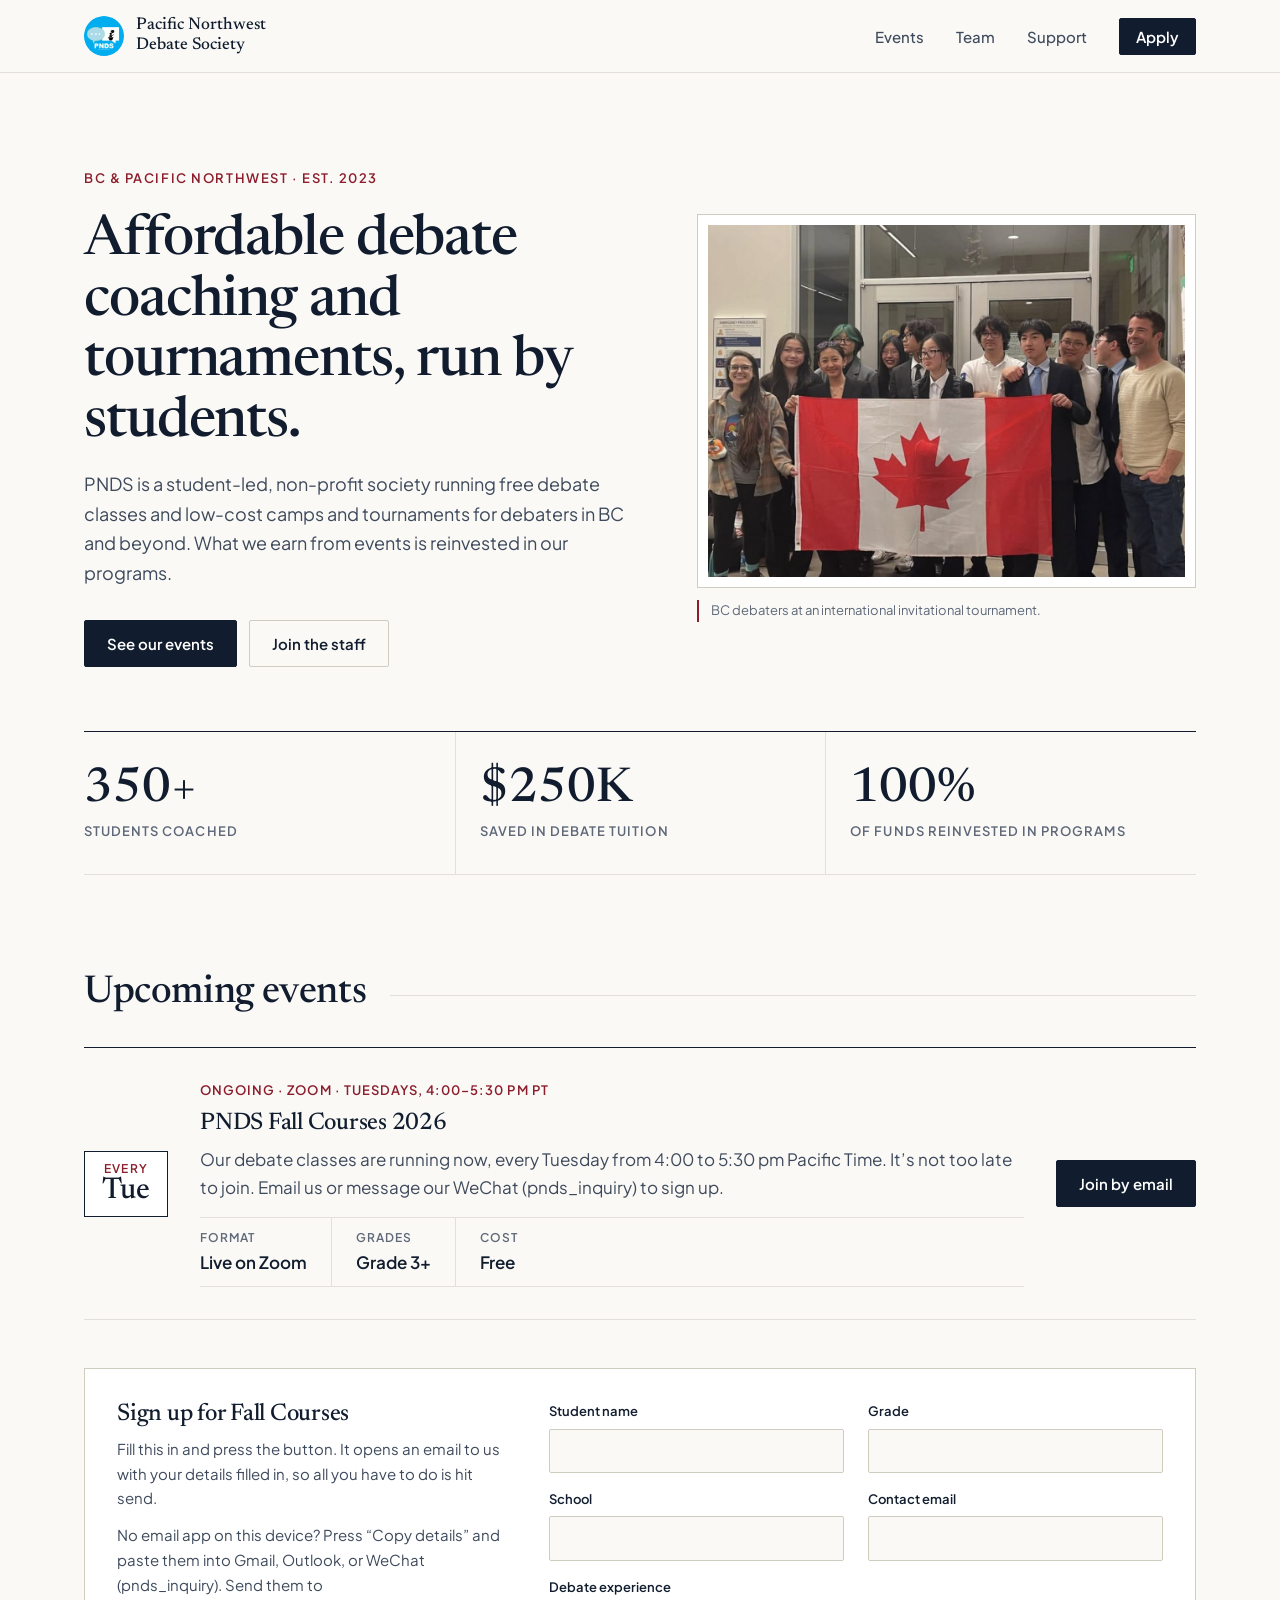
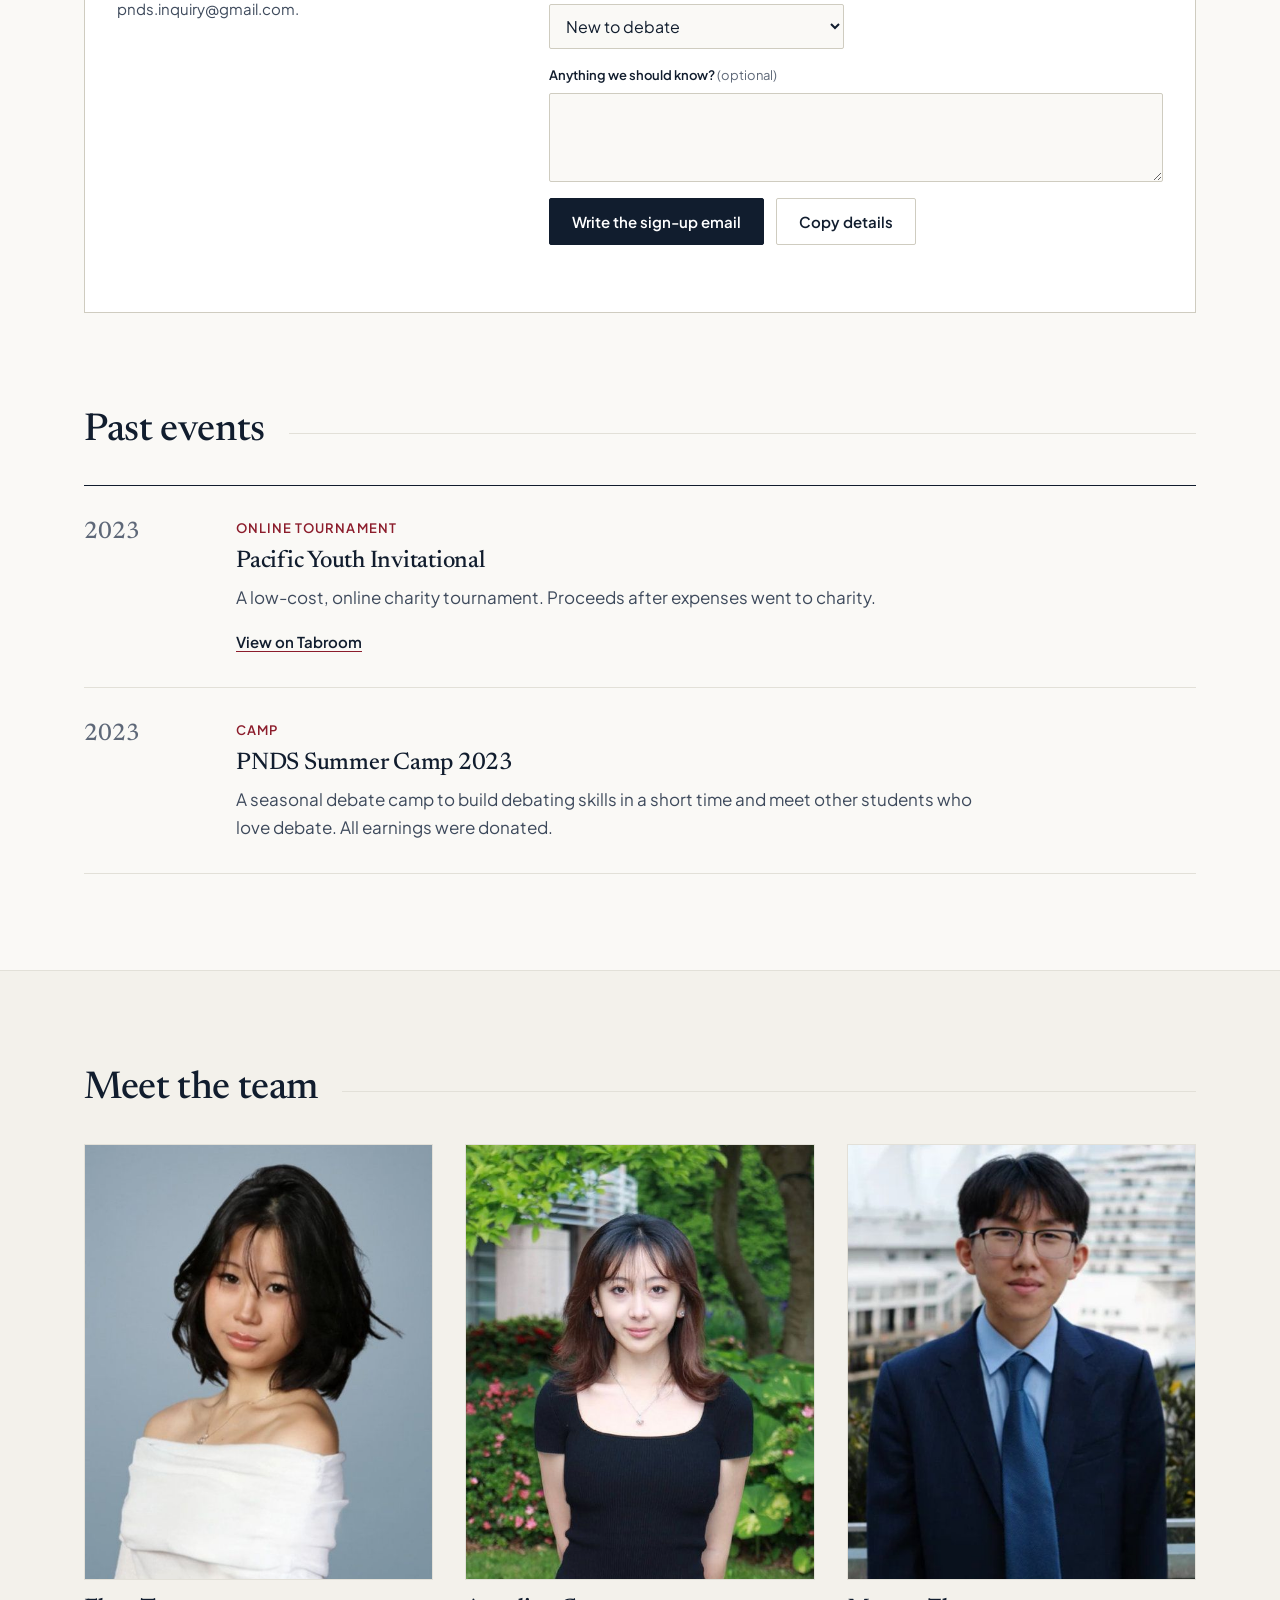
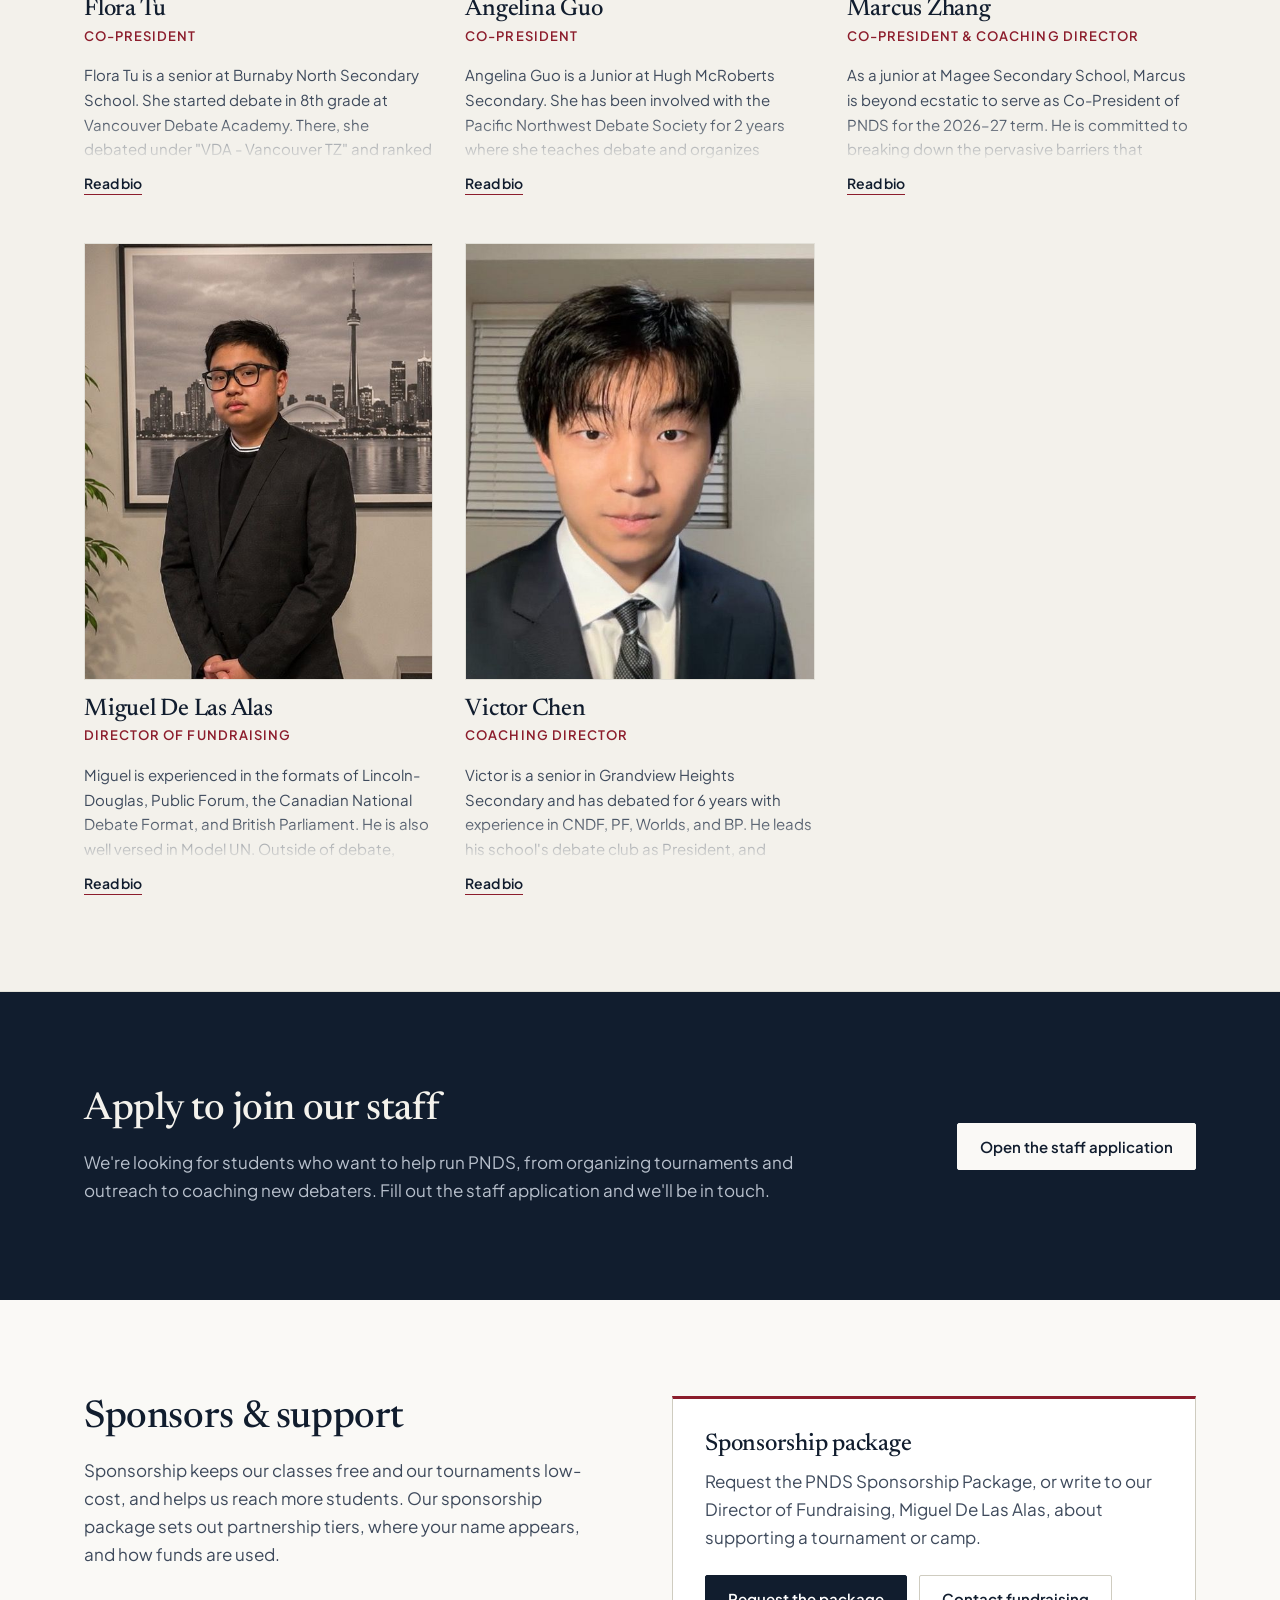
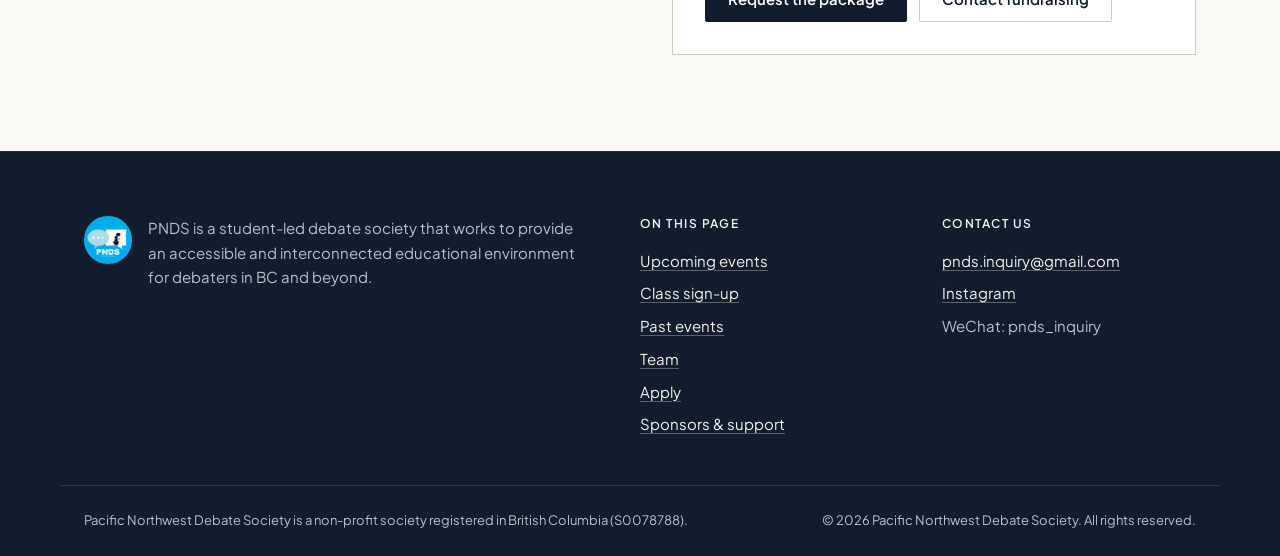
==== commit cbfdf5a5: "Fill in impact stats, course grades and cost; classes are free" ====
--- a/index.html
+++ b/index.html
@@ -50,7 +50,7 @@
         <div class="hero-copy">
           <p class="eyebrow">BC &amp; Pacific Northwest · Est. 2023</p>
           <h1 id="hero-title">Affordable debate coaching and tournaments, run by students.</h1>
-          <p class="lede">PNDS is a student-led, non-profit society running low-cost classes, camps, and tournaments for debaters in BC and beyond. What we earn from events is reinvested in our programs.</p>
+          <p class="lede">PNDS is a student-led, non-profit society running free debate classes and low-cost camps and tournaments for debaters in BC and beyond. What we earn from events is reinvested in our programs.</p>
           <div class="button-row">
             <a class="button" href="#events">See our events</a>
             <a class="button button-secondary" href="#apply">Join the staff</a>
@@ -66,30 +66,25 @@
       </div>
     </section>
 
-    <!-- TODO: Impact strip, hidden until we have real numbers.
-         To show it: replace the three TODOs below with real figures, then delete
-         these first three lines and the "End of hidden impact strip" line.
-
     <section class="impact" aria-label="Our impact so far">
       <div class="container">
+        <!-- Update these figures as they change. -->
         <dl class="impact-grid">
           <div class="impact-item">
             <dt>Students coached</dt>
-            <dd class="impact-num">TODO</dd>
+            <dd class="impact-num">350+</dd>
           </div>
           <div class="impact-item">
-            <dt>Tournaments &amp; camps hosted</dt>
-            <dd class="impact-num">TODO</dd>
+            <dt>Saved in debate tuition</dt>
+            <dd class="impact-num">$250K</dd>
           </div>
           <div class="impact-item">
-            <dt>Funds reinvested in programs</dt>
-            <dd class="impact-num">TODO</dd>
+            <dt>Of funds reinvested in programs</dt>
+            <dd class="impact-num">100%</dd>
           </div>
         </dl>
       </div>
     </section>
-
-    End of hidden impact strip. -->
 
     <section class="section" id="events" aria-labelledby="events-title">
       <div class="container">
@@ -109,11 +104,11 @@
               </div>
               <div>
                 <dt>Grades</dt>
-                <dd>Ask us</dd> <!-- TODO: grade range, e.g. "Grades 6–12" -->
+                <dd>Grade 3+</dd>
               </div>
               <div>
                 <dt>Cost</dt>
-                <dd>Ask us</dd> <!-- TODO: price, e.g. "$X per term" or "Free" -->
+                <dd>Free</dd>
               </div>
             </dl>
           </div>
@@ -303,7 +298,7 @@
       <div class="container sponsors-grid">
         <div>
           <h2 id="sponsors-title">Sponsors &amp; support</h2>
-          <p class="prose">Sponsorship keeps our classes and tournaments low-cost, and helps us reach more students. Our sponsorship package sets out partnership tiers, where your name appears, and how funds are used.</p>
+          <p class="prose">Sponsorship keeps our classes free and our tournaments low-cost, and helps us reach more students. Our sponsorship package sets out partnership tiers, where your name appears, and how funds are used.</p>
         </div>
         <div class="sponsor-panel">
           <h3>Sponsorship package</h3>
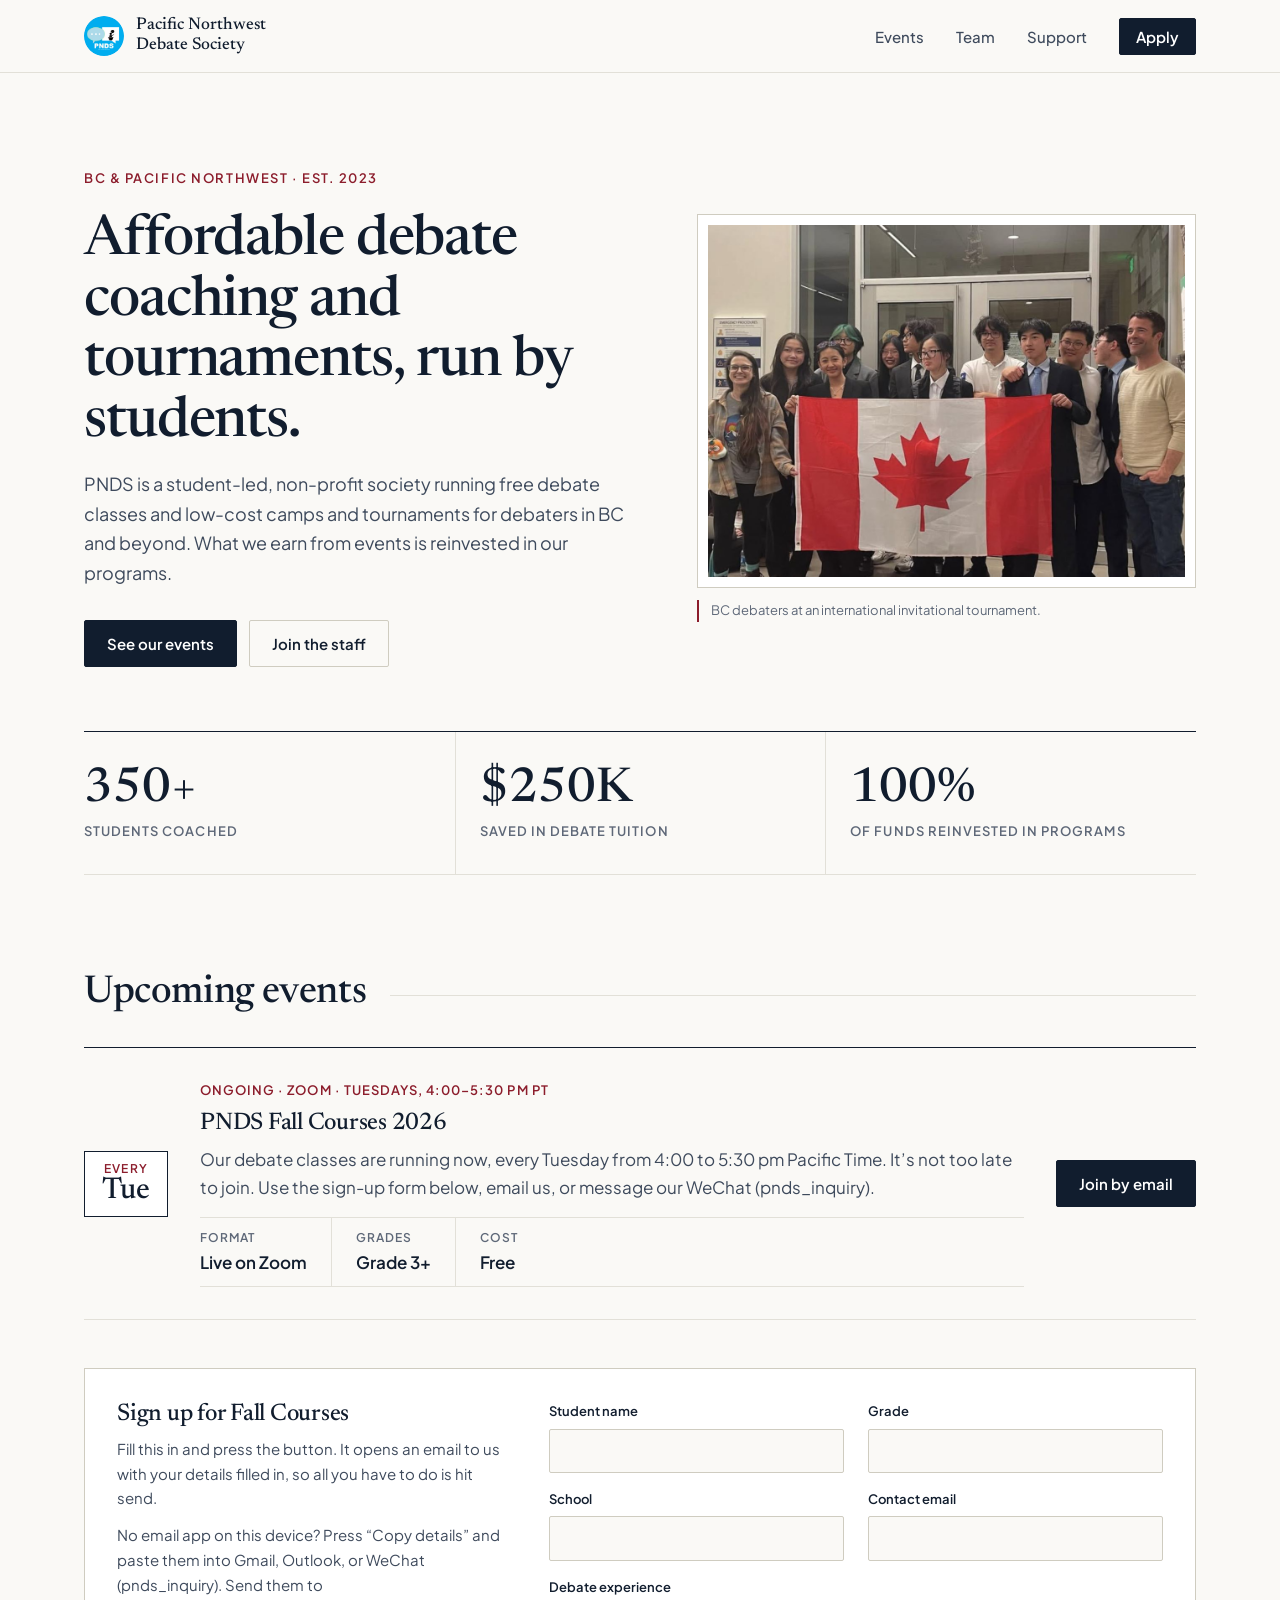
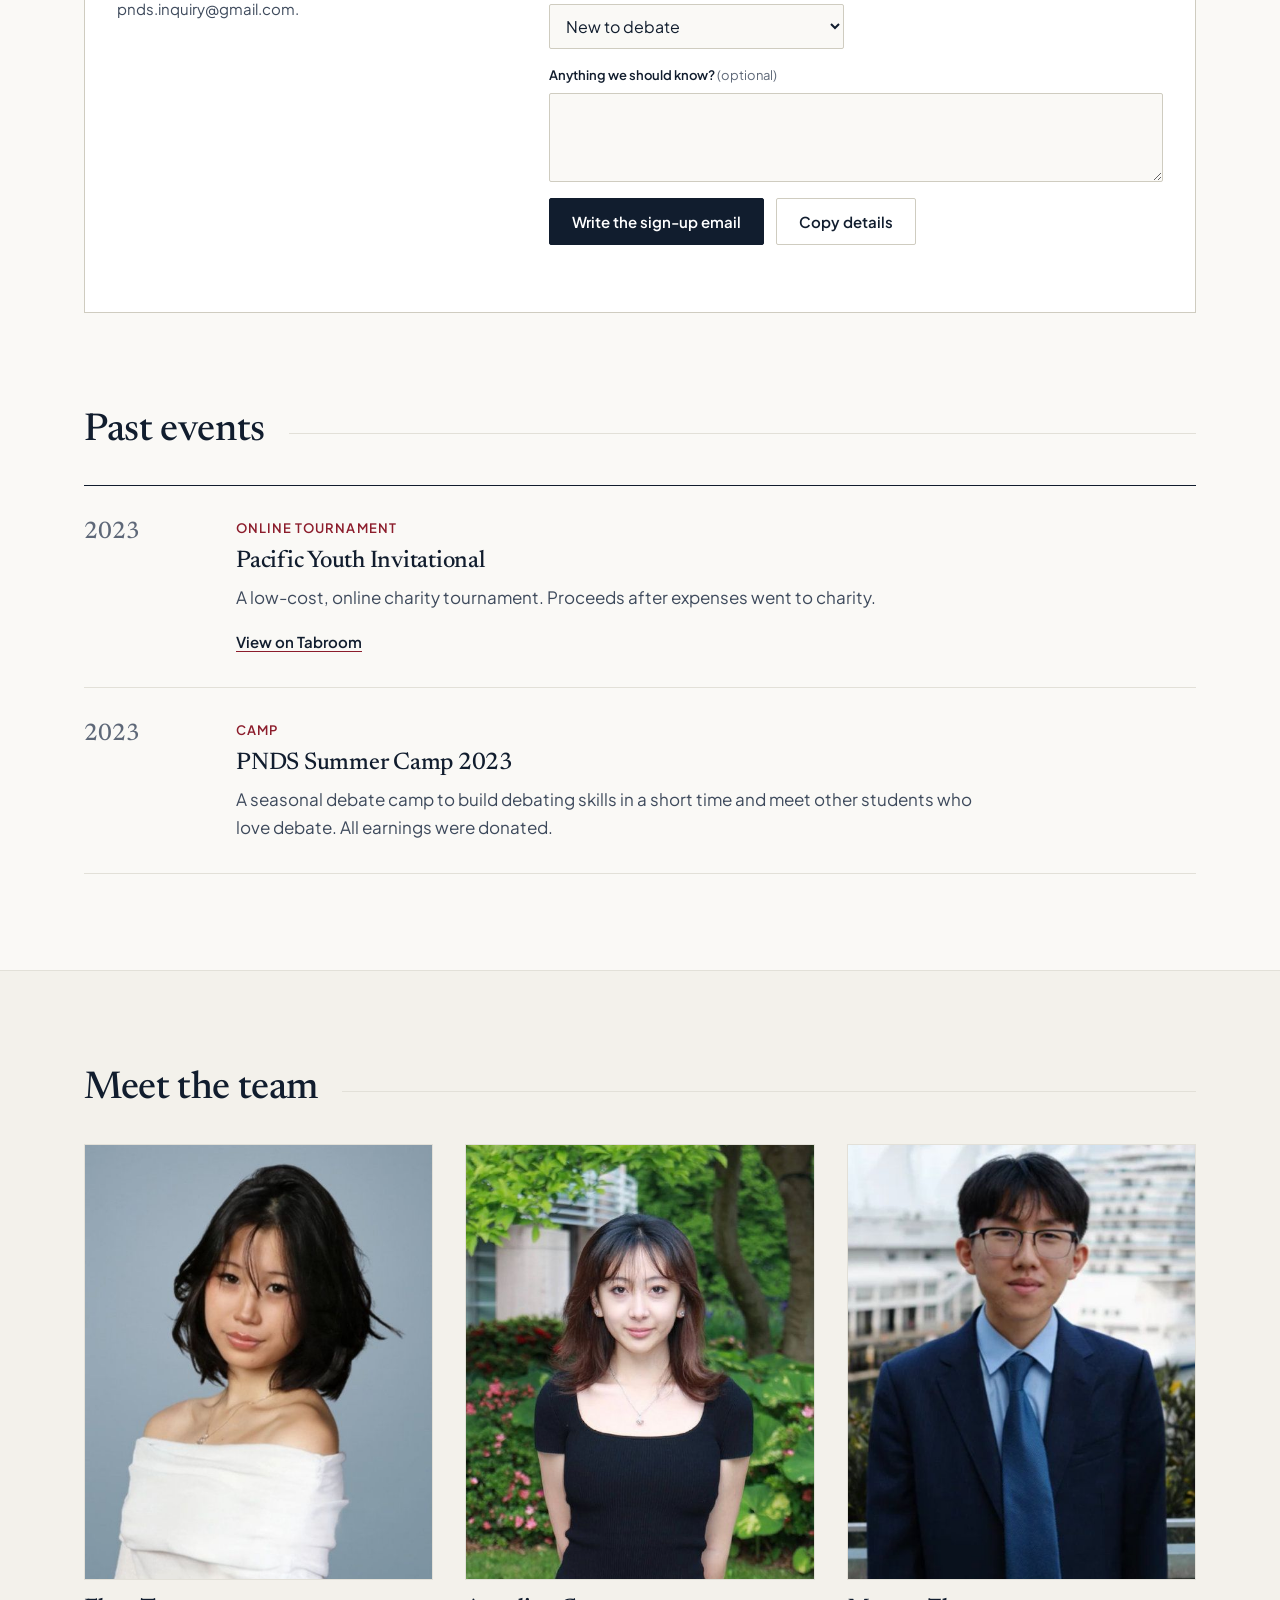
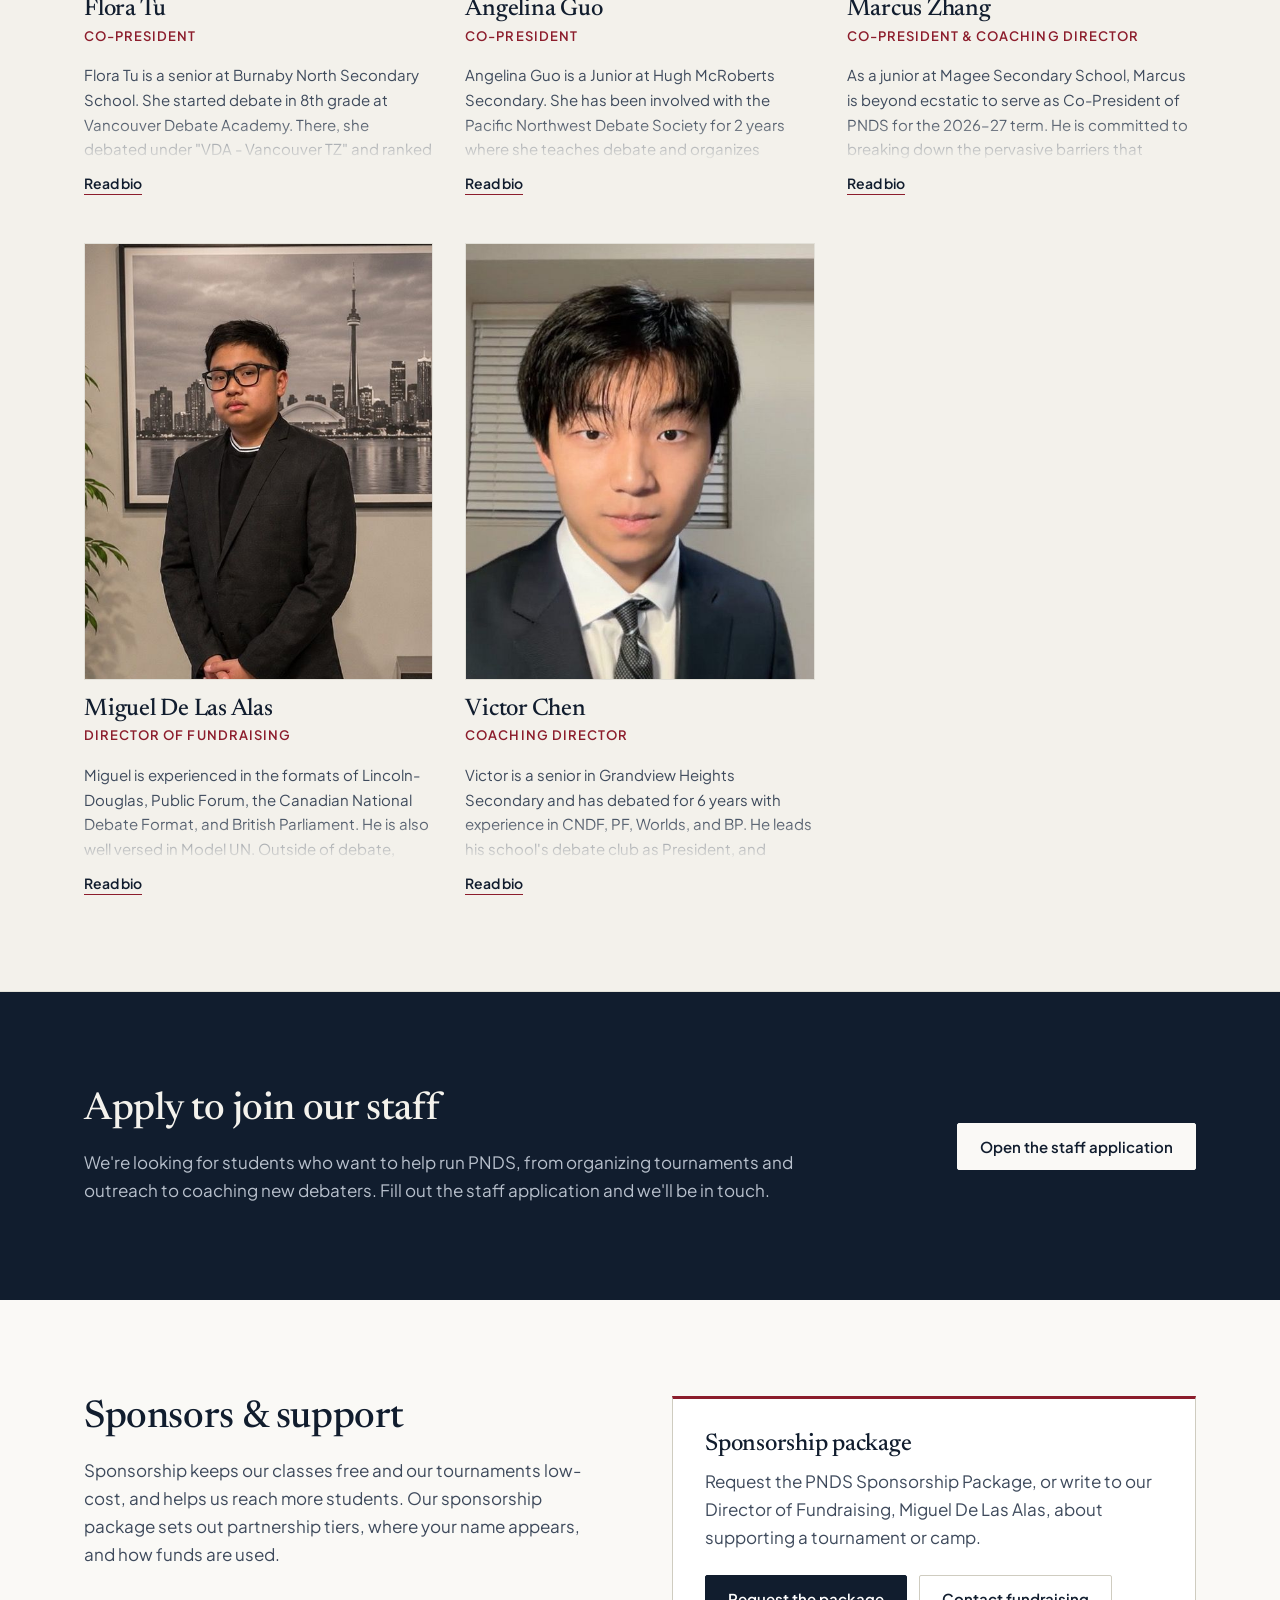
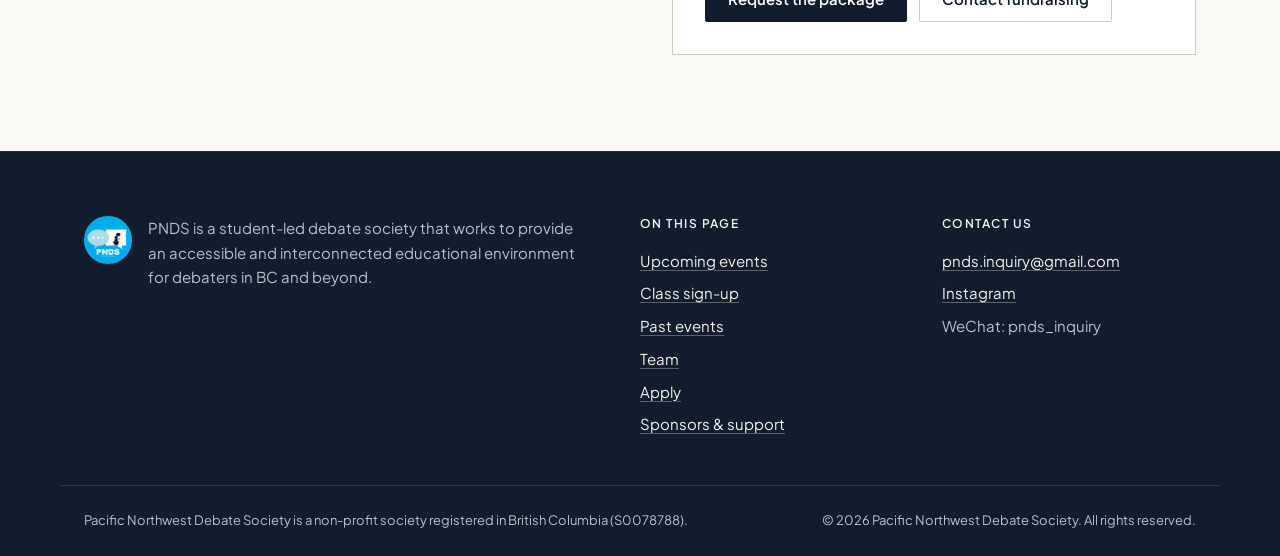
==== commit a679b028: "Point course description to the sign-up form; mention free classes in meta description" ====
--- a/index.html
+++ b/index.html
@@ -4,7 +4,7 @@
   <meta charset="utf-8">
   <meta name="viewport" content="width=device-width, initial-scale=1">
   <title>Pacific Northwest Debate Society (PNDS)</title>
-  <meta name="description" content="Student-run debate society in BC offering affordable debate classes, camps, and tournaments. See upcoming events, meet the executive team, and apply to join our staff.">
+  <meta name="description" content="Student-run debate society in BC offering free debate classes and low-cost camps and tournaments. See upcoming events, meet the executive team, and apply to join our staff.">
   <meta name="theme-color" content="#111D2E">
   <link rel="canonical" href="https://dantdm174.github.io/pnds-website/">
   <meta property="og:type" content="website">
@@ -96,7 +96,7 @@
           <div class="event-body">
             <p class="event-meta">Ongoing · Zoom · Tuesdays, 4:00–5:30 pm PT</p>
             <h3>PNDS Fall Courses 2026</h3>
-            <p>Our debate classes are running now, every Tuesday from 4:00 to 5:30 pm Pacific Time. It’s not too late to join. Email us or message our WeChat (pnds_inquiry) to sign up.</p>
+            <p>Our debate classes are running now, every Tuesday from 4:00 to 5:30 pm Pacific Time. It’s not too late to join. Use the sign-up form below, email us, or message our WeChat (pnds_inquiry).</p>
             <dl class="course-facts">
               <div>
                 <dt>Format</dt>
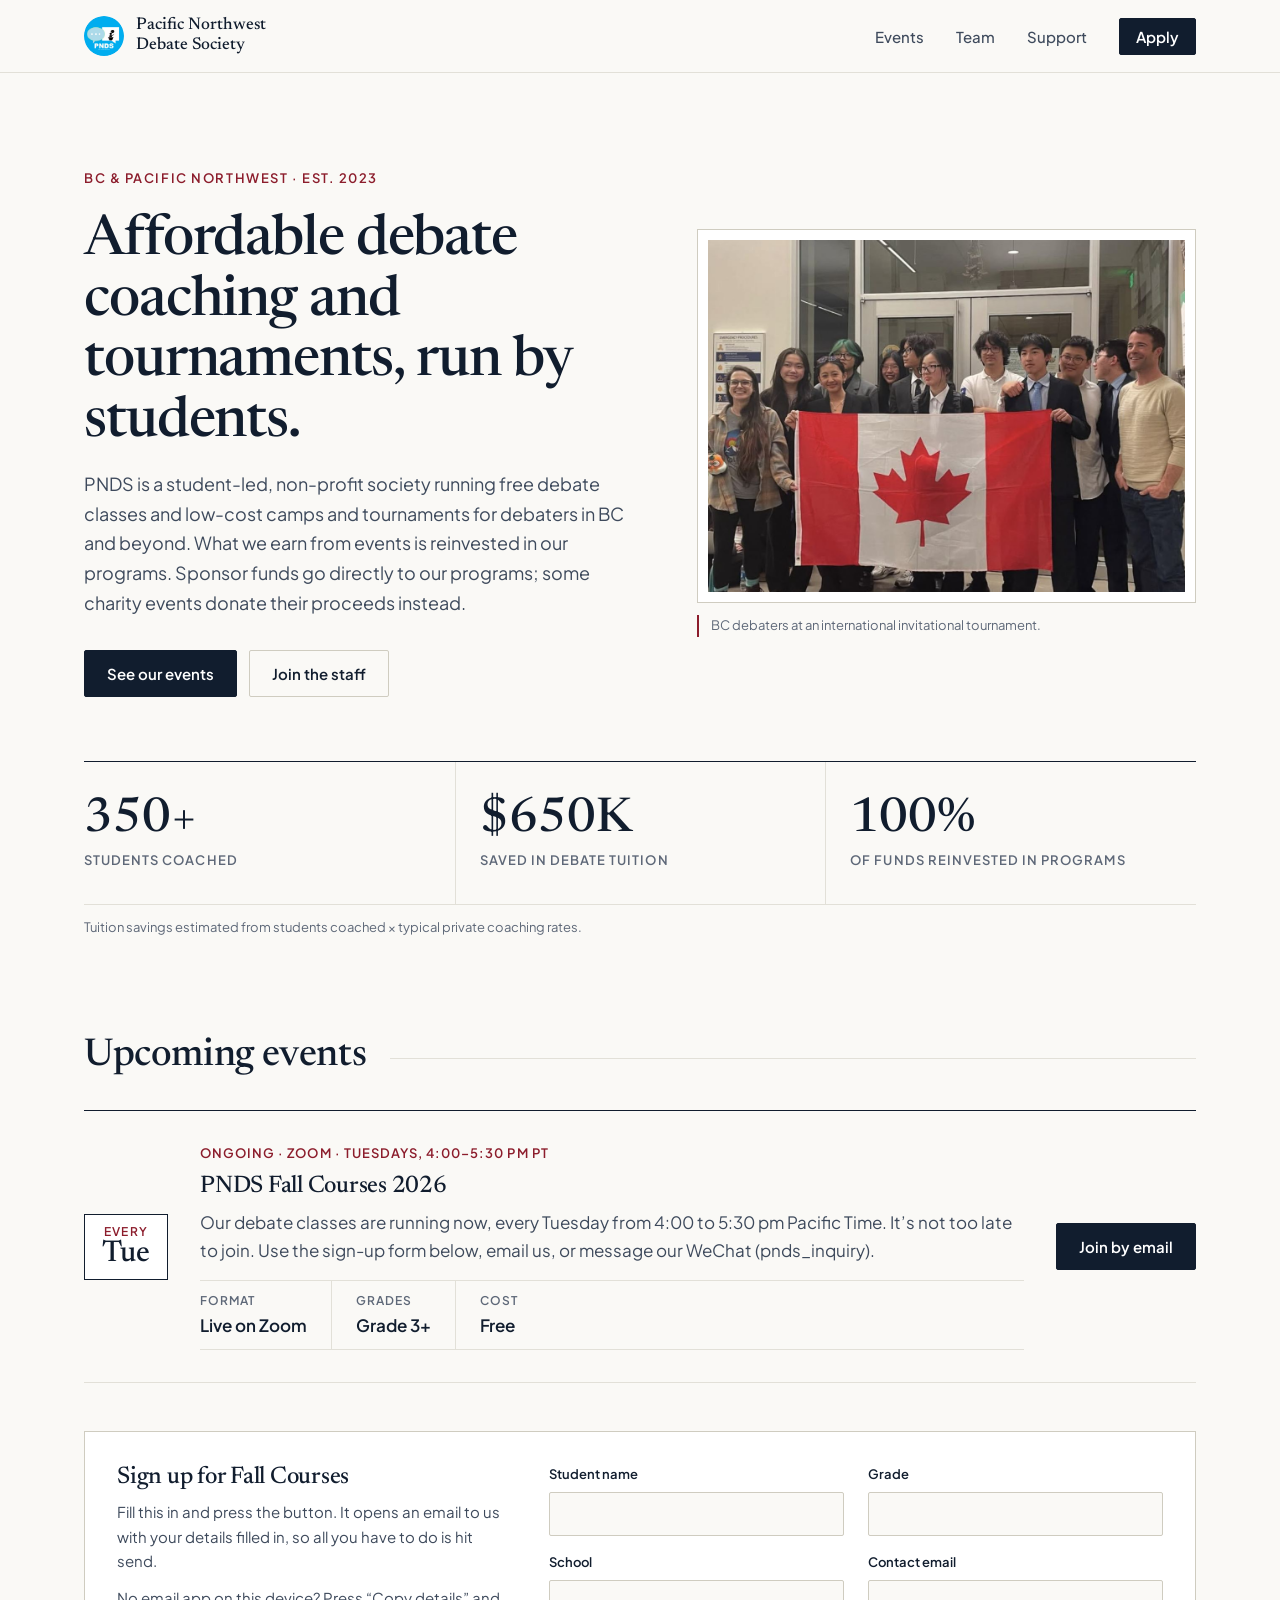
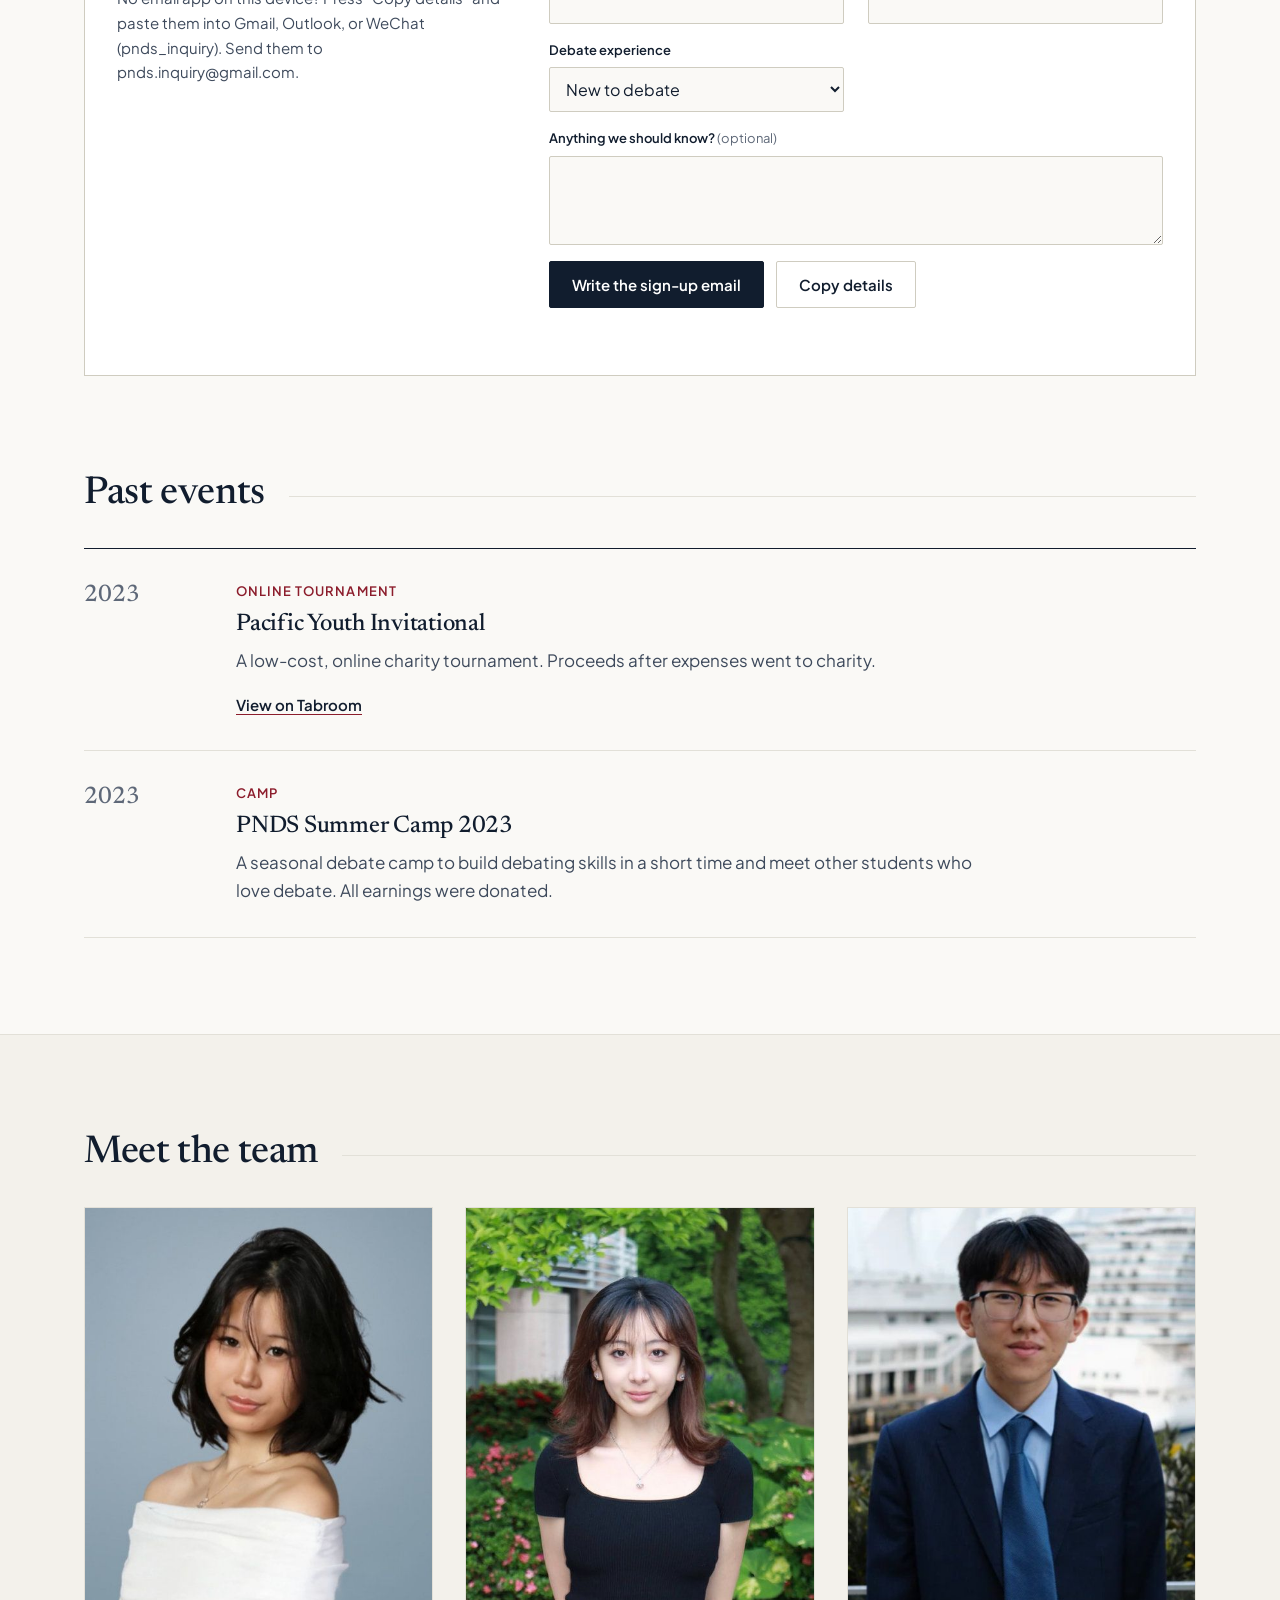
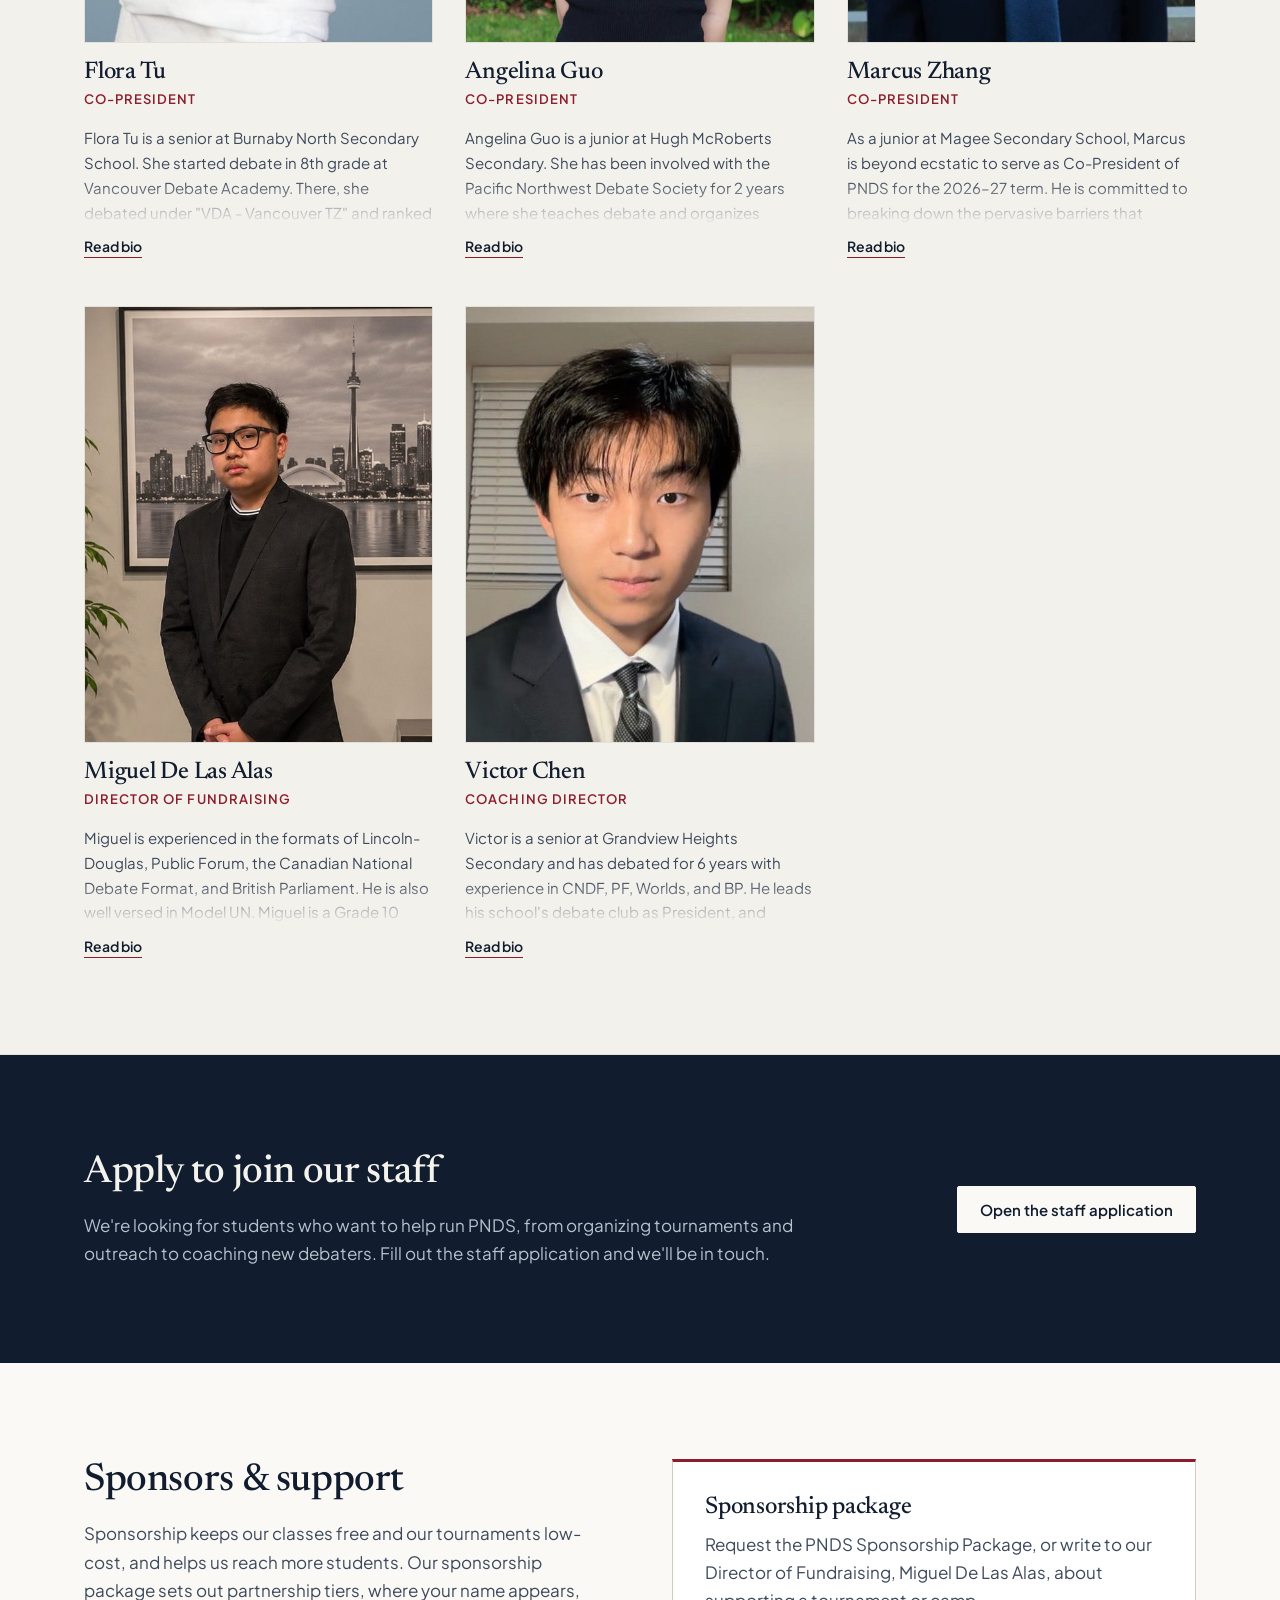
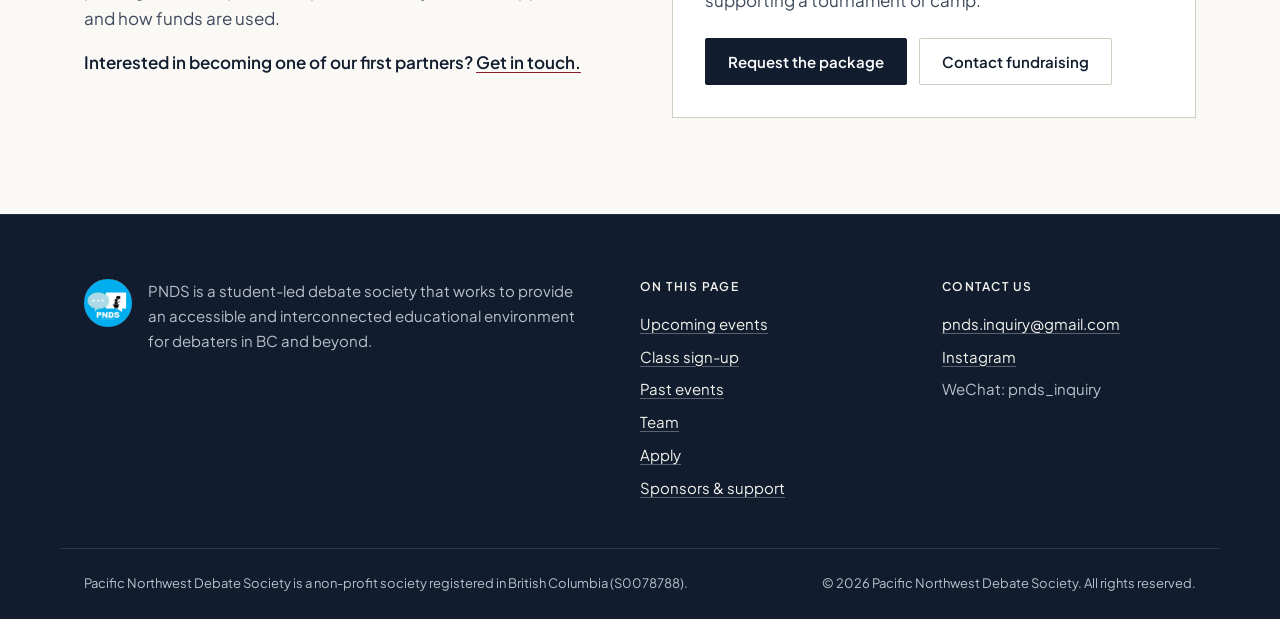
==== commit e799c2e5: "Bio fixes, Marcus title, funds wording, 50K estimate note, separate sponsor email subjects, hidden s" ====
--- a/index.html
+++ b/index.html
@@ -22,7 +22,7 @@
   <link rel="preconnect" href="https://fonts.googleapis.com">
   <link rel="preconnect" href="https://fonts.gstatic.com" crossorigin>
   <link href="https://fonts.googleapis.com/css2?family=Newsreader:opsz,wght@6..72,400;6..72,500&family=Plus+Jakarta+Sans:wght@400;500;600&display=swap" rel="stylesheet">
-  <link rel="stylesheet" href="styles.css?v=10">
+  <link rel="stylesheet" href="styles.css?v=11">
 </head>
 <body>
   <a class="skip-link" href="#main">Skip to content</a>
@@ -30,7 +30,7 @@
   <header class="site-header">
     <div class="container header-inner">
       <a class="brand" href="#top" aria-label="Pacific Northwest Debate Society, home">
-        <img src="assets/pnds-logo.jpg" alt="" width="40" height="40">
+        <img src="assets/pnds-logo.jpg" alt="PNDS logo" width="40" height="40">
         <span class="brand-name">Pacific Northwest <br>Debate Society</span>
       </a>
       <nav aria-label="Primary">
@@ -50,7 +50,7 @@
         <div class="hero-copy">
           <p class="eyebrow">BC &amp; Pacific Northwest · Est. 2023</p>
           <h1 id="hero-title">Affordable debate coaching and tournaments, run by students.</h1>
-          <p class="lede">PNDS is a student-led, non-profit society running free debate classes and low-cost camps and tournaments for debaters in BC and beyond. What we earn from events is reinvested in our programs.</p>
+          <p class="lede">PNDS is a student-led, non-profit society running free debate classes and low-cost camps and tournaments for debaters in BC and beyond. What we earn from events is reinvested in our programs. Sponsor funds go directly to our programs; some charity events donate their proceeds instead.</p>
           <div class="button-row">
             <a class="button" href="#events">See our events</a>
             <a class="button button-secondary" href="#apply">Join the staff</a>
@@ -76,13 +76,14 @@
           </div>
           <div class="impact-item">
             <dt>Saved in debate tuition</dt>
-            <dd class="impact-num">$250K</dd>
+            <dd class="impact-num">$650K</dd>
           </div>
           <div class="impact-item">
             <dt>Of funds reinvested in programs</dt>
             <dd class="impact-num">100%</dd>
           </div>
         </dl>
+        <p class="impact-note">Tuition savings estimated from students coached × typical private coaching rates.</p>
       </div>
     </section>
 
@@ -219,7 +220,7 @@
               <h3>Angelina Guo</h3>
               <p class="role">Co-President</p>
               <div class="member-bio" id="bio-angelina-guo">
-                <p>Angelina Guo is a Junior at Hugh McRoberts Secondary. She has been involved with the Pacific Northwest Debate Society for 2 years where she teaches debate and organizes events. She competes in varsity Public Forum and has most notably received awards from Stanford, Harvard, and Berkeley. Outside of debate, Angelina serves as Co-President of Adopt Our Community, serves food insecure populations in the Lower Mainland, competes in international MOOT Court Competitions as an outstanding attorney, and is a Petty Officer First Class with RCSCC Fraser.</p>
+                <p>Angelina Guo is a junior at Hugh McRoberts Secondary. She has been involved with the Pacific Northwest Debate Society for 2 years where she teaches debate and organizes events. She competes in varsity Public Forum and has most notably received awards from Stanford, Harvard, and Berkeley. Outside of debate, Angelina serves as Co-President of Adopt Our Community, which serves food-insecure families in the Lower Mainland, competes in international moot court competitions, and is a Petty Officer First Class with RCSCC Fraser.</p>
                 <h4>Notable awards</h4>
                 <ul>
                   <li>Ranked 8th internationally on the MSPF scoreboard among 2,000 teams</li>
@@ -236,9 +237,9 @@
             <img src="assets/team/marcus-zhang.jpg" alt="Portrait of Marcus Zhang" width="540" height="688" loading="lazy">
             <div class="member-body">
               <h3>Marcus Zhang</h3>
-              <p class="role">Co-President &amp; Coaching Director</p>
+              <p class="role">Co-President</p>
               <div class="member-bio" id="bio-marcus-zhang">
-                <p>As a junior at Magee Secondary School, Marcus is beyond ecstatic to serve as Co-President of PNDS for the 2026–27 term. He is committed to breaking down the pervasive barriers that prevent young and blossoming students from pursuing debate by providing free classes and tournament opportunities. He hopes that all new debaters will become enamoured with debate as he once was as a naive fourth grader, and that they are able to find their own voice within PNDS or debate in general. In his free time, he can be found stuck choosing which toppings to get on his Oakberry bowl, trying to understand (with much failure) whatever critical theory he has stumbled upon, or simply perusing the newest items within a grocery store.</p>
+                <p>As a junior at Magee Secondary School, Marcus is beyond ecstatic to serve as Co-President of PNDS for the 2026–27 term. He is committed to breaking down the pervasive barriers that prevent young and blossoming students from pursuing debate by providing free classes and tournament opportunities. He hopes that all new debaters will become enamored with debate as he once was as a naive fourth grader, and that they are able to find their own voice within PNDS or debate in general. In his free time, he can be found stuck choosing which toppings to get on his Oakberry bowl, trying to understand (with much failure) whatever critical theory he has stumbled upon, or simply perusing the newest items within a grocery store.</p>
               </div>
               <button class="bio-toggle" type="button" aria-haspopup="dialog" aria-expanded="false" aria-controls="bio-dialog" data-bio="bio-marcus-zhang" hidden>Read bio</button>
             </div>
@@ -249,7 +250,7 @@
               <h3>Miguel De Las Alas</h3>
               <p class="role">Director of Fundraising</p>
               <div class="member-bio" id="bio-miguel-de-las-alas">
-                <p>Miguel is experienced in the formats of Lincoln-Douglas, Public Forum, the Canadian National Debate Format, and British Parliament. He is also well versed in Model UN. Outside of debate, Miguel is a 10th grade student at Richmond Christian School and plans to become a computational neuropathologist, leveraging computational tools to detect diseases. Currently, he is using deep learning to detect cognitive impairment in 3D volumetric brain scans, and has secured mentorship at the University of British Columbia. He also leads clubs at RCS that aim to inquire critically and to give back to the community.</p>
+                <p>Miguel is experienced in the formats of Lincoln-Douglas, Public Forum, the Canadian National Debate Format, and British Parliament. He is also well versed in Model UN. Miguel is a Grade 10 student at Richmond Christian School. He plans to become a computational neuropathologist, leveraging computational tools to detect diseases. Currently, he is using deep learning to detect cognitive impairment in 3D volumetric brain scans, and has secured mentorship at the University of British Columbia. He also leads clubs at RCS that aim to inquire critically and to give back to the community.</p>
                 <h4>Notable accomplishments</h4>
                 <ul>
                   <li>Founder and Lead Developer of FUNNEL, a 3D neural network research project on brain MRI, presented to UBC faculty</li>
@@ -267,14 +268,14 @@
               <h3>Victor Chen</h3>
               <p class="role">Coaching Director</p>
               <div class="member-bio" id="bio-victor-chen">
-                <p>Victor is a senior in Grandview Heights Secondary and has debated for 6 years with experience in CNDF, PF, Worlds, and BP. He leads his school's debate club as President, and serves as the coaching director of PNDS. Outside of the debate space, he loves to read, talk about philosophy, and play golf.</p>
+                <p>Victor is a senior at Grandview Heights Secondary and has debated for 6 years with experience in CNDF, PF, Worlds, and BP. He leads his school's debate club as President, and serves as the coaching director of PNDS. Outside of the debate space, he loves to read, talk about philosophy, and play golf.</p>
                 <h4>Notable awards</h4>
                 <ul>
                   <li>2024 Stanford Invitational: Octafinalist and 8th Speaker</li>
                   <li>2024 DTA: Octafinalist</li>
                   <li>2024 Harvard International Round Robin Qualifier</li>
                   <li>2023 Digital TOC #3: Octafinalist</li>
-                  <li>2023 Harvard National Tournament: Doubles</li>
+                  <li>2023 Harvard National Tournament: Double-Octafinalist</li>
                 </ul>
               </div>
               <button class="bio-toggle" type="button" aria-haspopup="dialog" aria-expanded="false" aria-controls="bio-dialog" data-bio="bio-victor-chen" hidden>Read bio</button>
@@ -299,14 +300,24 @@
         <div>
           <h2 id="sponsors-title">Sponsors &amp; support</h2>
           <p class="prose">Sponsorship keeps our classes free and our tournaments low-cost, and helps us reach more students. Our sponsorship package sets out partnership tiers, where your name appears, and how funds are used.</p>
+          <p class="sponsor-cta">Interested in becoming one of our first partners? <a href="mailto:pnds.inquiry@gmail.com?subject=PNDS%20Fundraising%20Inquiry">Get in touch.</a></p>
+          <!-- Sponsor logo strip, hidden until we have confirmed sponsors.
+               To show it: add one <li> per sponsor (logo in assets/sponsors/), then remove this comment's
+               first two lines and the "End of sponsor logo strip" line.
+          <div class="sponsor-logos" aria-labelledby="sponsor-logos-title">
+            <h3 id="sponsor-logos-title">Our sponsors</h3>
+            <ul>
+              <li><img src="assets/sponsors/sponsor-name.png" alt="Sponsor name" height="48"></li>
+            </ul>
+          </div>
+          End of sponsor logo strip. -->
         </div>
         <div class="sponsor-panel">
           <h3>Sponsorship package</h3>
           <p>Request the PNDS Sponsorship Package, or write to our Director of Fundraising, Miguel De Las Alas, about supporting a tournament or camp.</p>
           <div class="button-row">
-            <!-- When the package PDF is in assets/, point this button at it and add the download attribute. -->
-            <a class="button" href="mailto:pnds.inquiry@gmail.com?subject=Request%3A%20PNDS%20Sponsorship%20Package">Request the package</a>
-            <a class="button button-secondary" href="mailto:pnds.inquiry@gmail.com?subject=Attn%3A%20Director%20of%20Fundraising">Contact fundraising</a>
+            <a class="button" href="mailto:pnds.inquiry@gmail.com?subject=PNDS%20Sponsorship%20Package%20Request">Request the package</a> <!-- TODO: link sponsorship package PDF here -->
+            <a class="button button-secondary" href="mailto:pnds.inquiry@gmail.com?subject=PNDS%20Fundraising%20Inquiry">Contact fundraising</a>
           </div>
         </div>
       </div>
@@ -329,7 +340,7 @@
   <footer class="site-footer">
     <div class="container footer-grid">
       <div class="footer-brand">
-        <img src="assets/pnds-logo.jpg" alt="" width="48" height="48">
+        <img src="assets/pnds-logo.jpg" alt="PNDS logo" width="48" height="48">
         <p>PNDS is a student-led debate society that works to provide an accessible and interconnected educational environment for debaters in BC and beyond.</p>
       </div>
       <div>
--- a/styles.css
+++ b/styles.css
@@ -197,7 +197,14 @@
 .band p { color: var(--on-ink-muted); margin-bottom: 0; }
 .band-inner { display: flex; justify-content: space-between; align-items: center; gap: var(--s6); }
 
+.impact-note { margin: 12px 0 0; font-size: .8125rem; color: var(--ink-muted); }
+
 /* Sponsors */
+.sponsor-cta { margin-top: var(--s2); font-weight: 600; color: var(--ink); }
+.sponsor-logos { margin-top: var(--s4); padding-top: var(--s3); border-top: 1px solid var(--line); }
+.sponsor-logos h3 { font: 600 .75rem/1.4 var(--font-body); text-transform: uppercase; letter-spacing: .1em; color: var(--ink-muted); margin-bottom: var(--s2); }
+.sponsor-logos ul { list-style: none; margin: 0; padding: 0; display: flex; flex-wrap: wrap; align-items: center; gap: var(--s3) var(--s4); }
+.sponsor-logos img { height: 48px; width: auto; filter: grayscale(1); opacity: .85; }
 .sponsors-grid { display: grid; grid-template-columns: 1fr 1fr; gap: var(--s8); align-items: start; }
 .sponsor-panel { border: 1px solid var(--line-strong); border-top: 3px solid var(--accent); background: var(--white); padding: var(--s4); }
 .sponsor-panel p { margin-bottom: 0; }
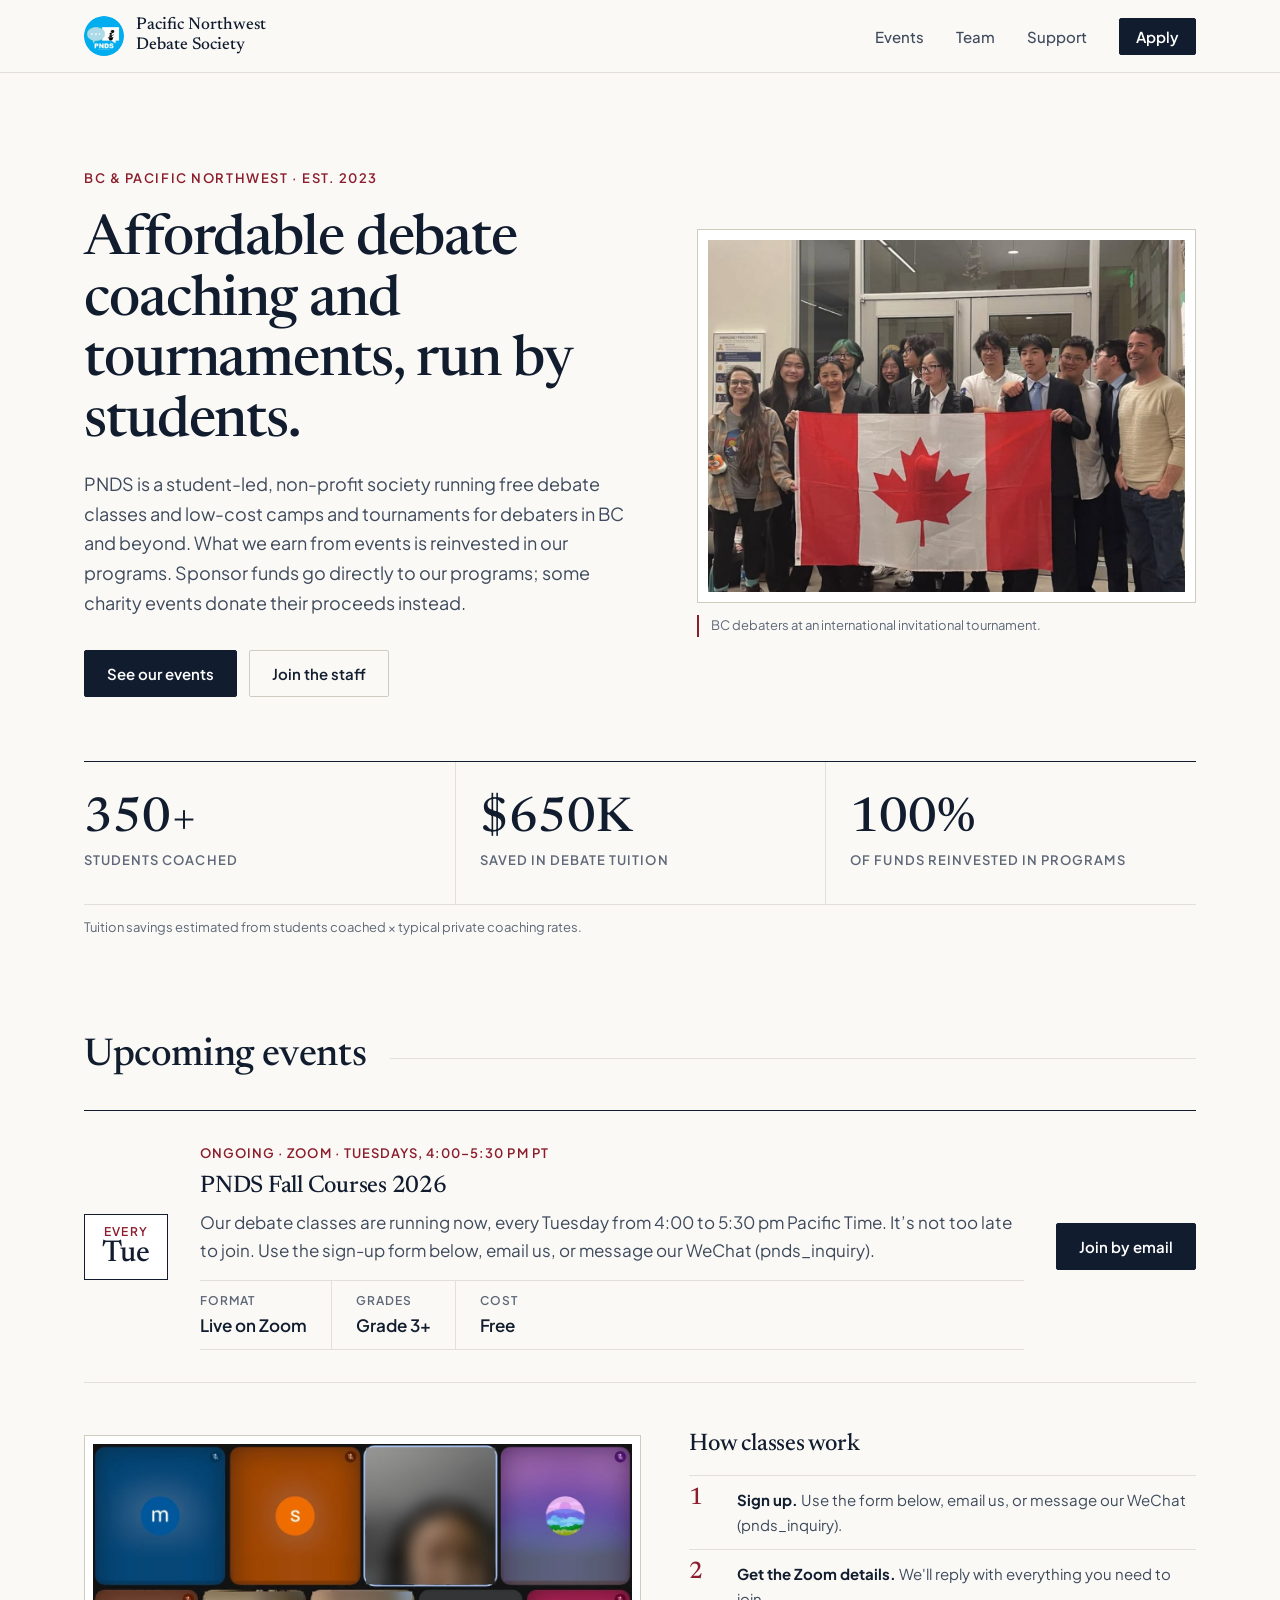
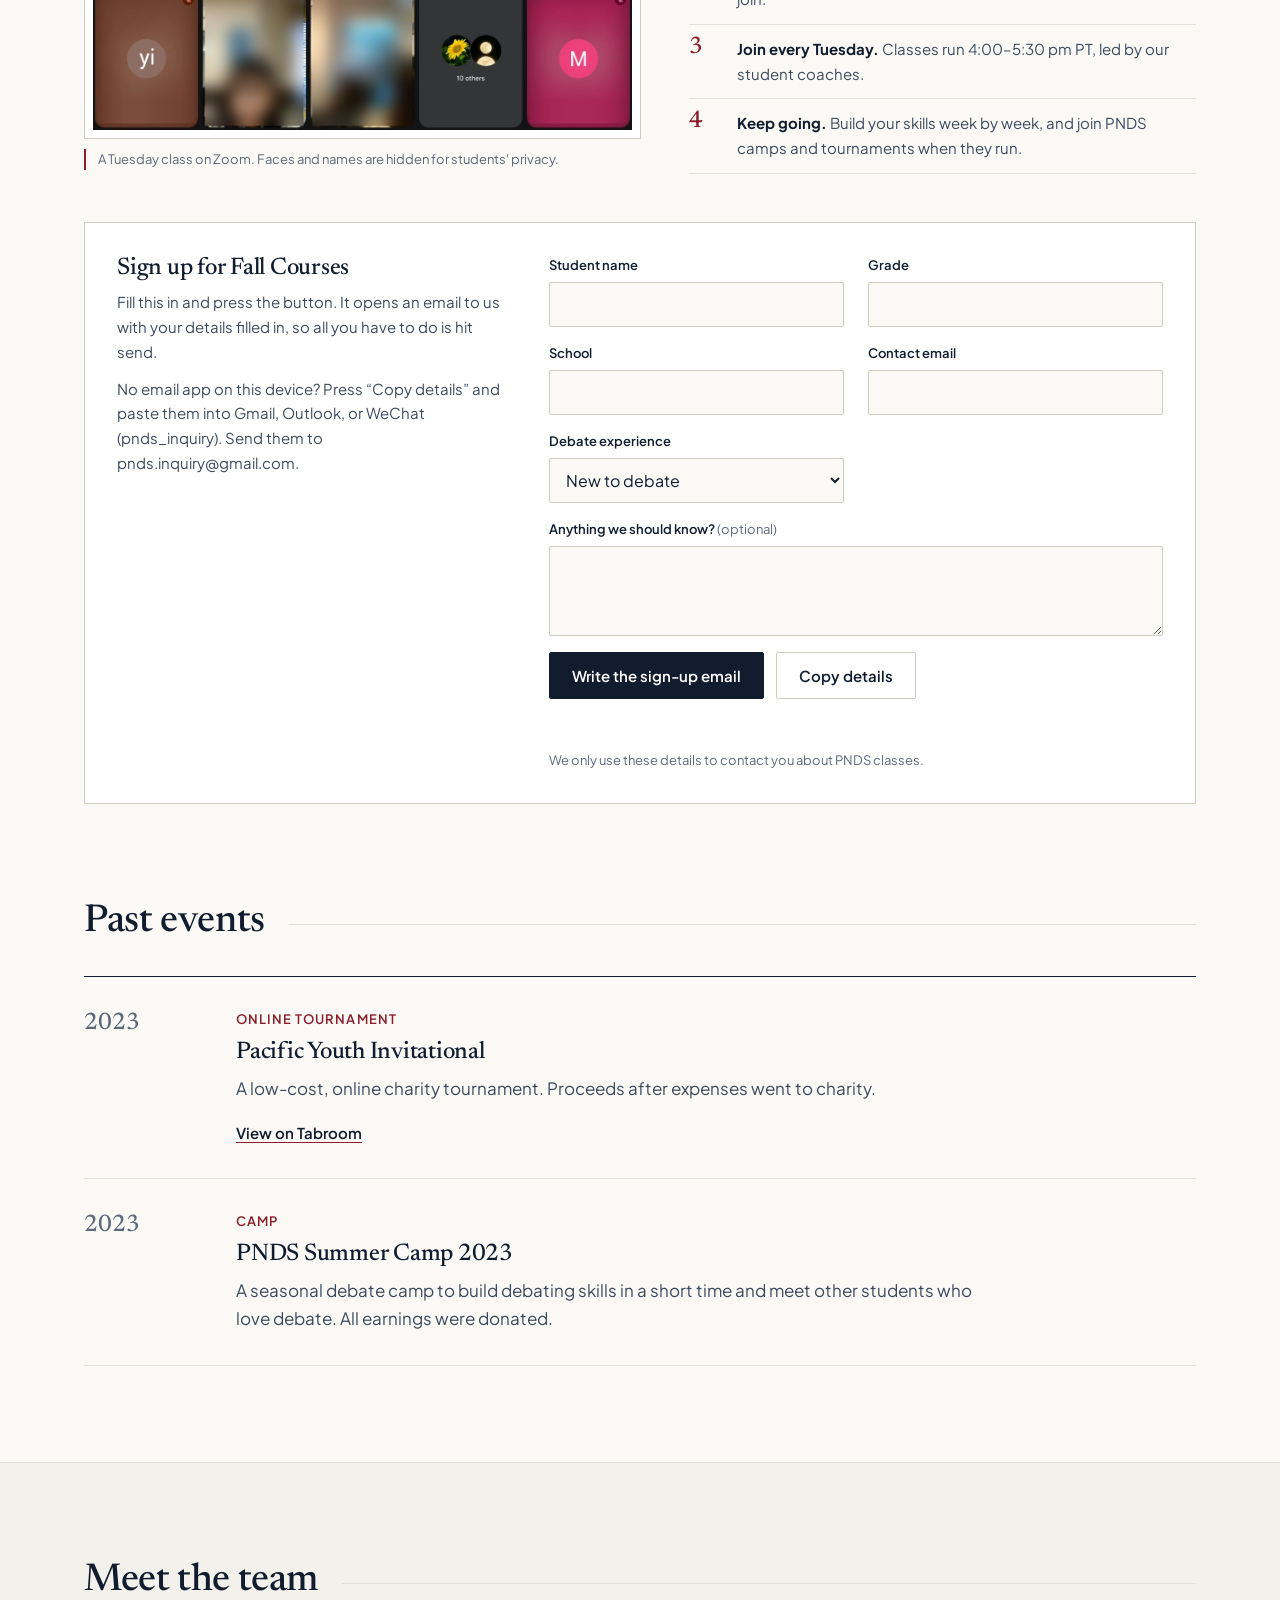
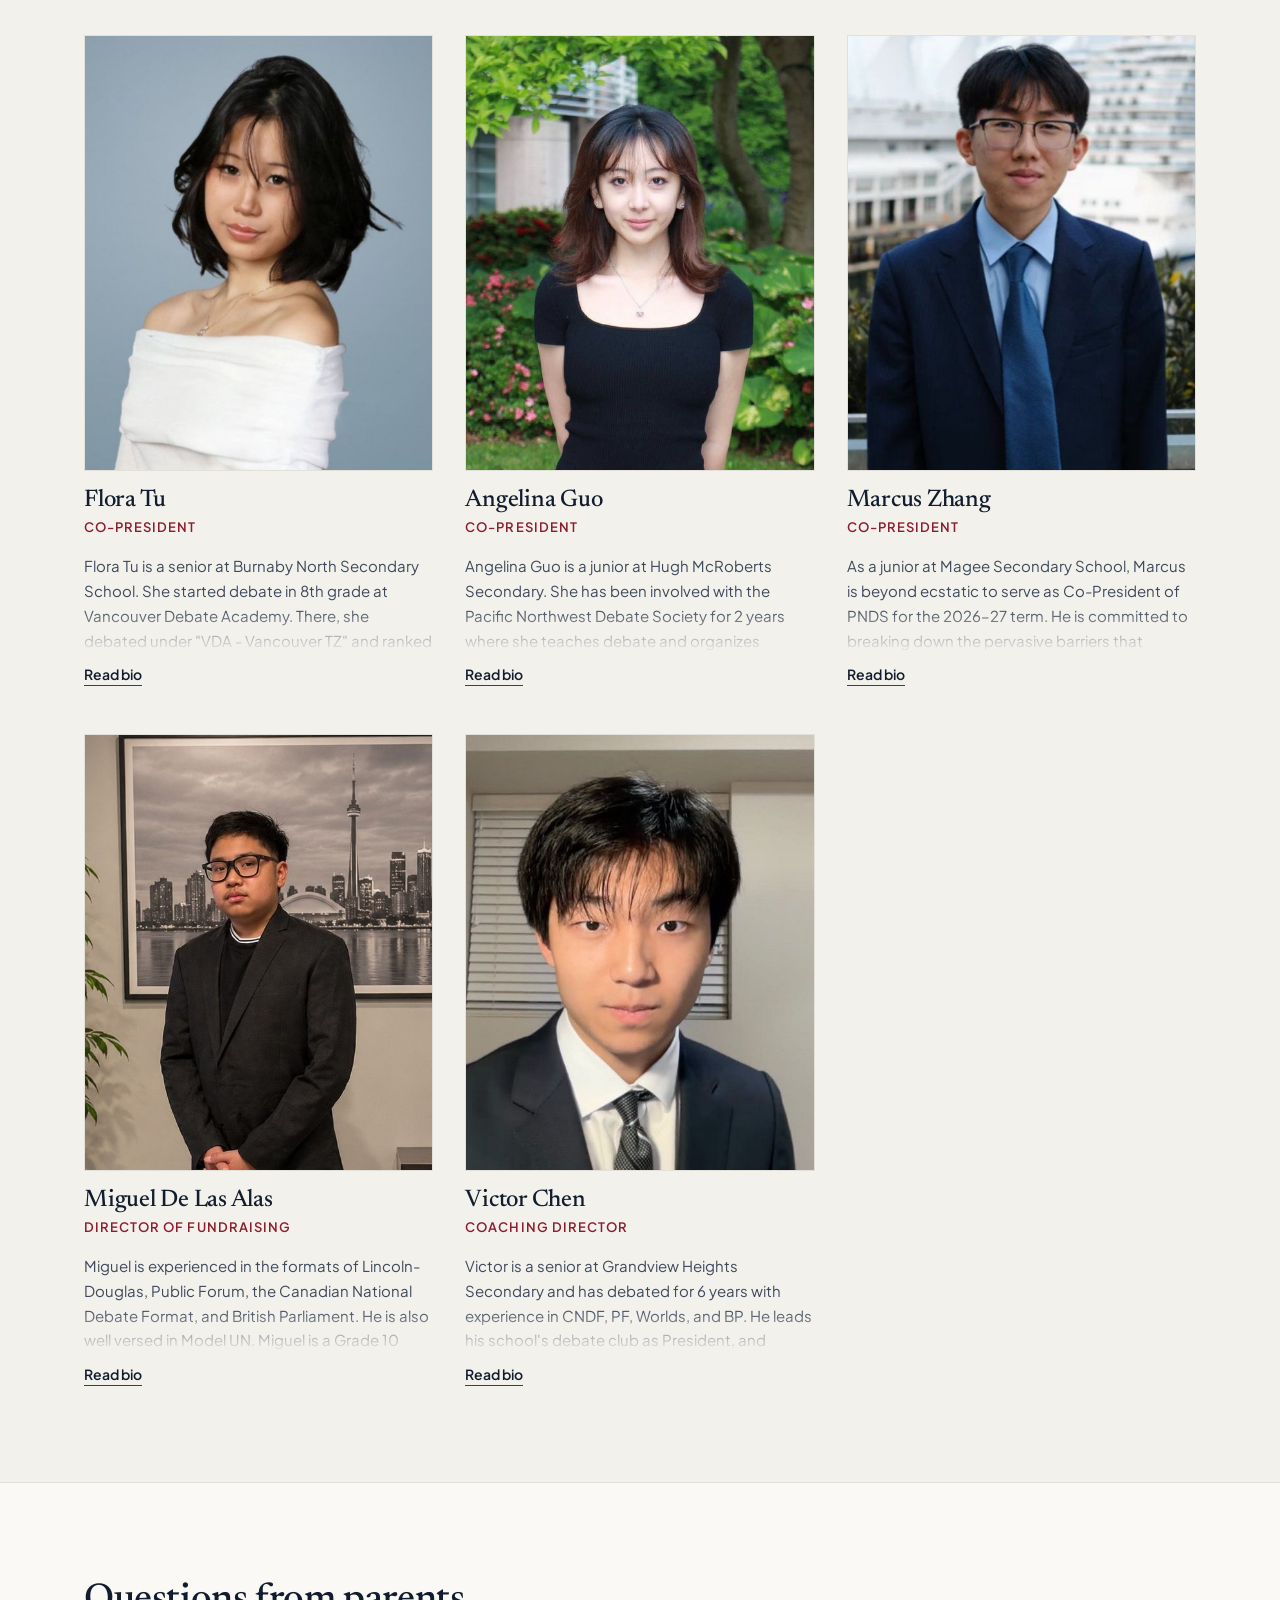
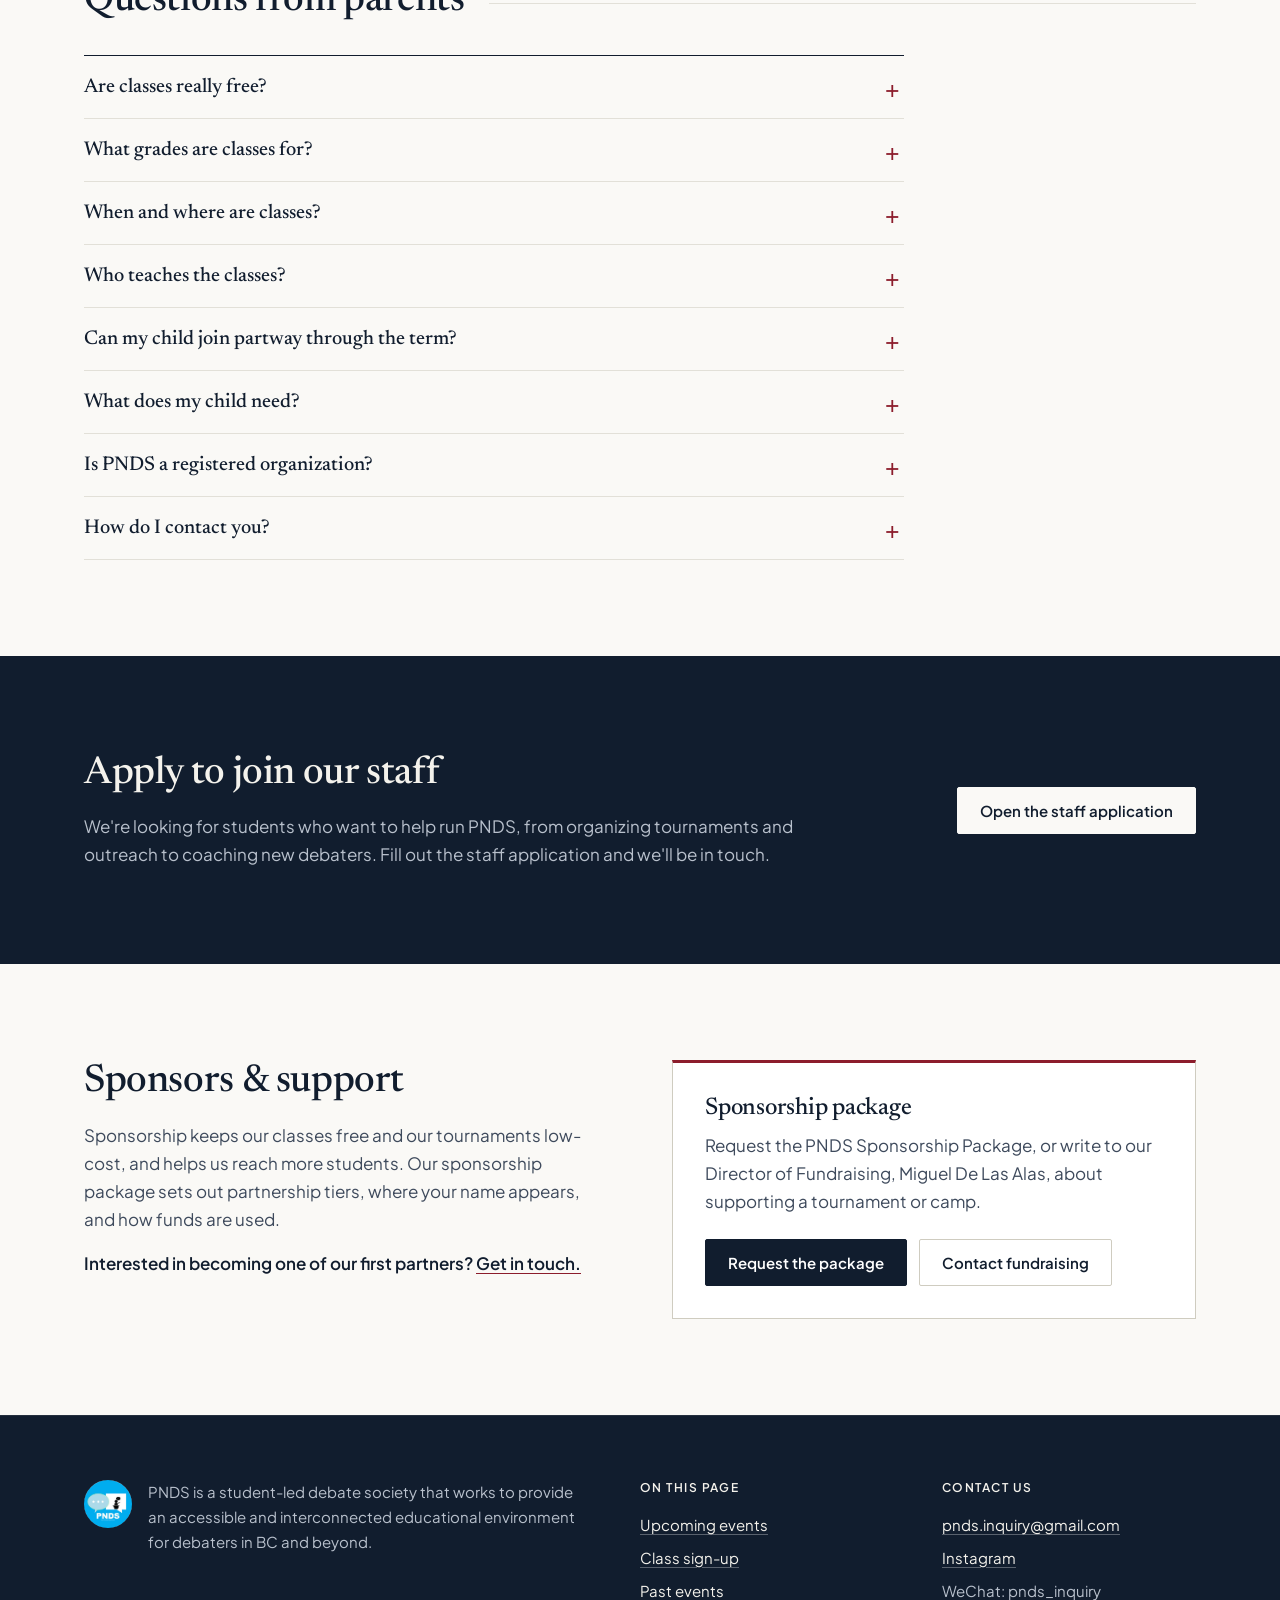
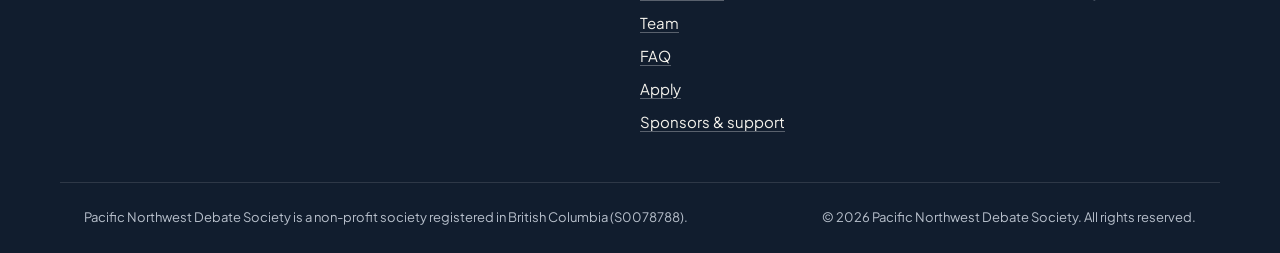
==== commit ae5b8e10: "Add How classes work with privacy-safe class photo, parent FAQ, form privacy note, and search struct" ====
--- a/index.html
+++ b/index.html
@@ -6,13 +6,13 @@
   <title>Pacific Northwest Debate Society (PNDS)</title>
   <meta name="description" content="Student-run debate society in BC offering free debate classes and low-cost camps and tournaments. See upcoming events, meet the executive team, and apply to join our staff.">
   <meta name="theme-color" content="#111D2E">
-  <link rel="canonical" href="https://dantdm174.github.io/pnds-website/">
+  <link rel="canonical" href="https://pacificnorthwestdebatesociety.org/">
   <meta property="og:type" content="website">
   <meta property="og:site_name" content="Pacific Northwest Debate Society">
-  <meta property="og:url" content="https://dantdm174.github.io/pnds-website/">
+  <meta property="og:url" content="https://pacificnorthwestdebatesociety.org/">
   <meta property="og:title" content="Pacific Northwest Debate Society (PNDS)">
   <meta property="og:description" content="Affordable debate coaching and tournaments, run by students in BC.">
-  <meta property="og:image" content="https://dantdm174.github.io/pnds-website/assets/og-image.jpg">
+  <meta property="og:image" content="https://pacificnorthwestdebatesociety.org/assets/og-image.jpg">
   <meta property="og:image:width" content="1200">
   <meta property="og:image:height" content="630">
   <meta property="og:image:alt" content="PNDS: Affordable debate coaching and tournaments, run by students.">
@@ -22,7 +22,21 @@
   <link rel="preconnect" href="https://fonts.googleapis.com">
   <link rel="preconnect" href="https://fonts.gstatic.com" crossorigin>
   <link href="https://fonts.googleapis.com/css2?family=Newsreader:opsz,wght@6..72,400;6..72,500&family=Plus+Jakarta+Sans:wght@400;500;600&display=swap" rel="stylesheet">
-  <link rel="stylesheet" href="styles.css?v=11">
+  <link rel="stylesheet" href="styles.css?v=12">
+  <script type="application/ld+json">
+  {
+    "@context": "https://schema.org",
+    "@type": "EducationalOrganization",
+    "name": "Pacific Northwest Debate Society",
+    "alternateName": "PNDS",
+    "url": "https://pacificnorthwestdebatesociety.org/",
+    "logo": "https://pacificnorthwestdebatesociety.org/assets/pnds-logo.jpg",
+    "email": "pnds.inquiry@gmail.com",
+    "foundingDate": "2023",
+    "areaServed": "British Columbia, Canada",
+    "sameAs": ["https://www.instagram.com/pnds.official25/"]
+  }
+  </script>
 </head>
 <body>
   <a class="skip-link" href="#main">Skip to content</a>
@@ -116,6 +130,22 @@
           <a class="button" href="mailto:pnds.inquiry@gmail.com?subject=Joining%20Fall%20Courses%202026">Join by email</a>
         </article>
 
+        <div class="how" aria-labelledby="how-title">
+          <figure class="how-figure">
+            <img src="assets/photos/zoom-class.jpg" alt="A grid of students in a PNDS class on Zoom, with faces and names blurred" width="1200" height="635" loading="lazy">
+            <figcaption>A Tuesday class on Zoom. Faces and names are hidden for students' privacy.</figcaption>
+          </figure>
+          <div>
+            <h3 id="how-title">How classes work</h3>
+            <ol class="how-steps">
+              <li><strong>Sign up.</strong> Use the form below, email us, or message our WeChat (pnds_inquiry).</li>
+              <li><strong>Get the Zoom details.</strong> We'll reply with everything you need to join.</li>
+              <li><strong>Join every Tuesday.</strong> Classes run 4:00–5:30 pm PT, led by our student coaches.</li>
+              <li><strong>Keep going.</strong> Build your skills week by week, and join PNDS camps and tournaments when they run.</li>
+            </ol>
+          </div>
+        </div>
+
         <div class="signup" id="signup">
           <div class="signup-intro">
             <h3 id="signup-title">Sign up for Fall Courses</h3>
@@ -156,6 +186,7 @@
               <button class="button button-secondary" type="button" id="signup-copy" hidden>Copy details</button>
               <p class="form-status" id="signup-status" role="status" aria-live="polite"></p>
             </div>
+            <p class="form-privacy field-wide">We only use these details to contact you about PNDS classes.</p>
           </form>
         </div>
       </div>
@@ -285,6 +316,48 @@
       </div>
     </section>
 
+    <section class="section" id="faq" aria-labelledby="faq-title">
+      <div class="container">
+        <header class="section-head">
+          <h2 id="faq-title">Questions from parents</h2>
+        </header>
+        <div class="faq">
+          <details>
+            <summary>Are classes really free?</summary>
+            <p>Yes. Our Fall Courses are free. Camps and tournaments are low-cost, and what we earn from events is reinvested in our programs.</p>
+          </details>
+          <details>
+            <summary>What grades are classes for?</summary>
+            <p>Grade 3 and up. Students of all experience levels are welcome, including complete beginners.</p>
+          </details>
+          <details>
+            <summary>When and where are classes?</summary>
+            <p>Every Tuesday from 4:00 to 5:30 pm Pacific Time, live on Zoom.</p>
+          </details>
+          <details>
+            <summary>Who teaches the classes?</summary>
+            <p>Our student executive team, led by our Coaching Director. Our coaches are experienced high-school debaters who compete in formats like Public Forum, CNDF, Worlds, and British Parliamentary. You can read their bios in <a href="#team">Meet the team</a>.</p>
+          </details>
+          <details>
+            <summary>Can my child join partway through the term?</summary>
+            <p>Yes. It's not too late to join. <a href="#signup">Sign up here</a> and we'll get you set up.</p>
+          </details>
+          <details>
+            <summary>What does my child need?</summary>
+            <p>A computer or tablet with Zoom and a working microphone.</p>
+          </details>
+          <details>
+            <summary>Is PNDS a registered organization?</summary>
+            <p>Yes. Pacific Northwest Debate Society is a non-profit society registered in British Columbia (S0078788).</p>
+          </details>
+          <details>
+            <summary>How do I contact you?</summary>
+            <p>Email <a href="mailto:pnds.inquiry@gmail.com">pnds.inquiry@gmail.com</a>, message our WeChat (pnds_inquiry), or find us on <a href="https://www.instagram.com/pnds.official25/" target="_blank" rel="noopener">Instagram</a>.</p>
+          </details>
+        </div>
+      </div>
+    </section>
+
     <section class="band section" id="apply" aria-labelledby="apply-title">
       <div class="container band-inner">
         <div>
@@ -350,6 +423,7 @@
           <li><a href="#signup">Class sign-up</a></li>
           <li><a href="#past-events">Past events</a></li>
           <li><a href="#team">Team</a></li>
+          <li><a href="#faq">FAQ</a></li>
           <li><a href="#apply">Apply</a></li>
           <li><a href="#sponsors">Sponsors &amp; support</a></li>
         </ul>
--- a/styles.css
+++ b/styles.css
@@ -191,6 +191,29 @@
 /* Focus outlines that stay visible on dark sections */
 .band :focus-visible, .site-footer :focus-visible { outline-color: var(--on-ink); }
 
+/* How classes work */
+.how { display: grid; grid-template-columns: 1.1fr 1fr; gap: var(--s6); align-items: center; margin-top: var(--s6); }
+.how-figure { margin: 0; }
+.how-figure img { width: 100%; border: 1px solid var(--line-strong); padding: 8px; background: var(--white); }
+.how-figure figcaption { margin-top: 10px; font-size: .8125rem; color: var(--ink-muted); padding-left: 12px; border-left: 2px solid var(--accent); }
+.how-steps { list-style: none; counter-reset: step; margin: var(--s2) 0 0; padding: 0; }
+.how-steps li { counter-increment: step; position: relative; padding: 12px 0 12px 48px; border-top: 1px solid var(--line); font-size: .9375rem; }
+.how-steps li:last-child { border-bottom: 1px solid var(--line); }
+.how-steps li::before { content: counter(step); position: absolute; left: 0; top: 10px; font: 500 1.5rem/1 var(--font-head); color: var(--accent); }
+.how-steps strong { color: var(--ink); }
+
+/* FAQ */
+.faq { border-top: 1px solid var(--ink); max-width: 820px; }
+.faq details { border-bottom: 1px solid var(--line); }
+.faq summary { cursor: pointer; list-style: none; position: relative; padding: 18px 40px 18px 0; font: 500 1.25rem/1.3 var(--font-head); color: var(--ink); }
+.faq summary::-webkit-details-marker { display: none; }
+.faq summary::after { content: "+"; position: absolute; right: 4px; top: 50%; transform: translateY(-50%); font: 400 1.5rem/1 var(--font-body); color: var(--accent); }
+.faq details[open] summary::after { content: "−"; }
+.faq summary:hover { color: var(--accent); }
+.faq details p { margin: 0 0 18px; max-width: 64ch; }
+
+.form-privacy { margin: 0; font-size: .8125rem; color: var(--ink-muted); }
+
 /* Navy band */
 .band { background: var(--ink); color: var(--on-ink); }
 .band h2 { color: var(--on-ink); }
@@ -231,6 +254,7 @@
   .team-grid { grid-template-columns: repeat(2, 1fr); }
   .sponsors-grid { grid-template-columns: 1fr; gap: var(--s4); }
   .signup { grid-template-columns: 1fr; gap: var(--s3); }
+  .how { grid-template-columns: 1fr; gap: var(--s4); }
   .band-inner { flex-direction: column; align-items: flex-start; gap: var(--s4); }
   .section { padding: var(--s8) 0; }
   .section-rule { padding-top: 0; }
@@ -299,6 +323,9 @@
   .course-facts > div { padding-right: 12px; margin-right: 12px; }
   .course-facts dd { font-size: .9375rem; line-height: 1.35; }
   .form-actions .button { width: 100%; }
+  .how { margin-top: var(--s4); }
+  .how-figure img { padding: 4px; }
+  .faq summary { font-size: 1.125rem; padding: 16px 36px 16px 0; }
 
   .band-inner .button { align-self: stretch; text-align: center; }
   .signup { padding: var(--s3) var(--s2); gap: var(--s3); margin-top: var(--s4); }
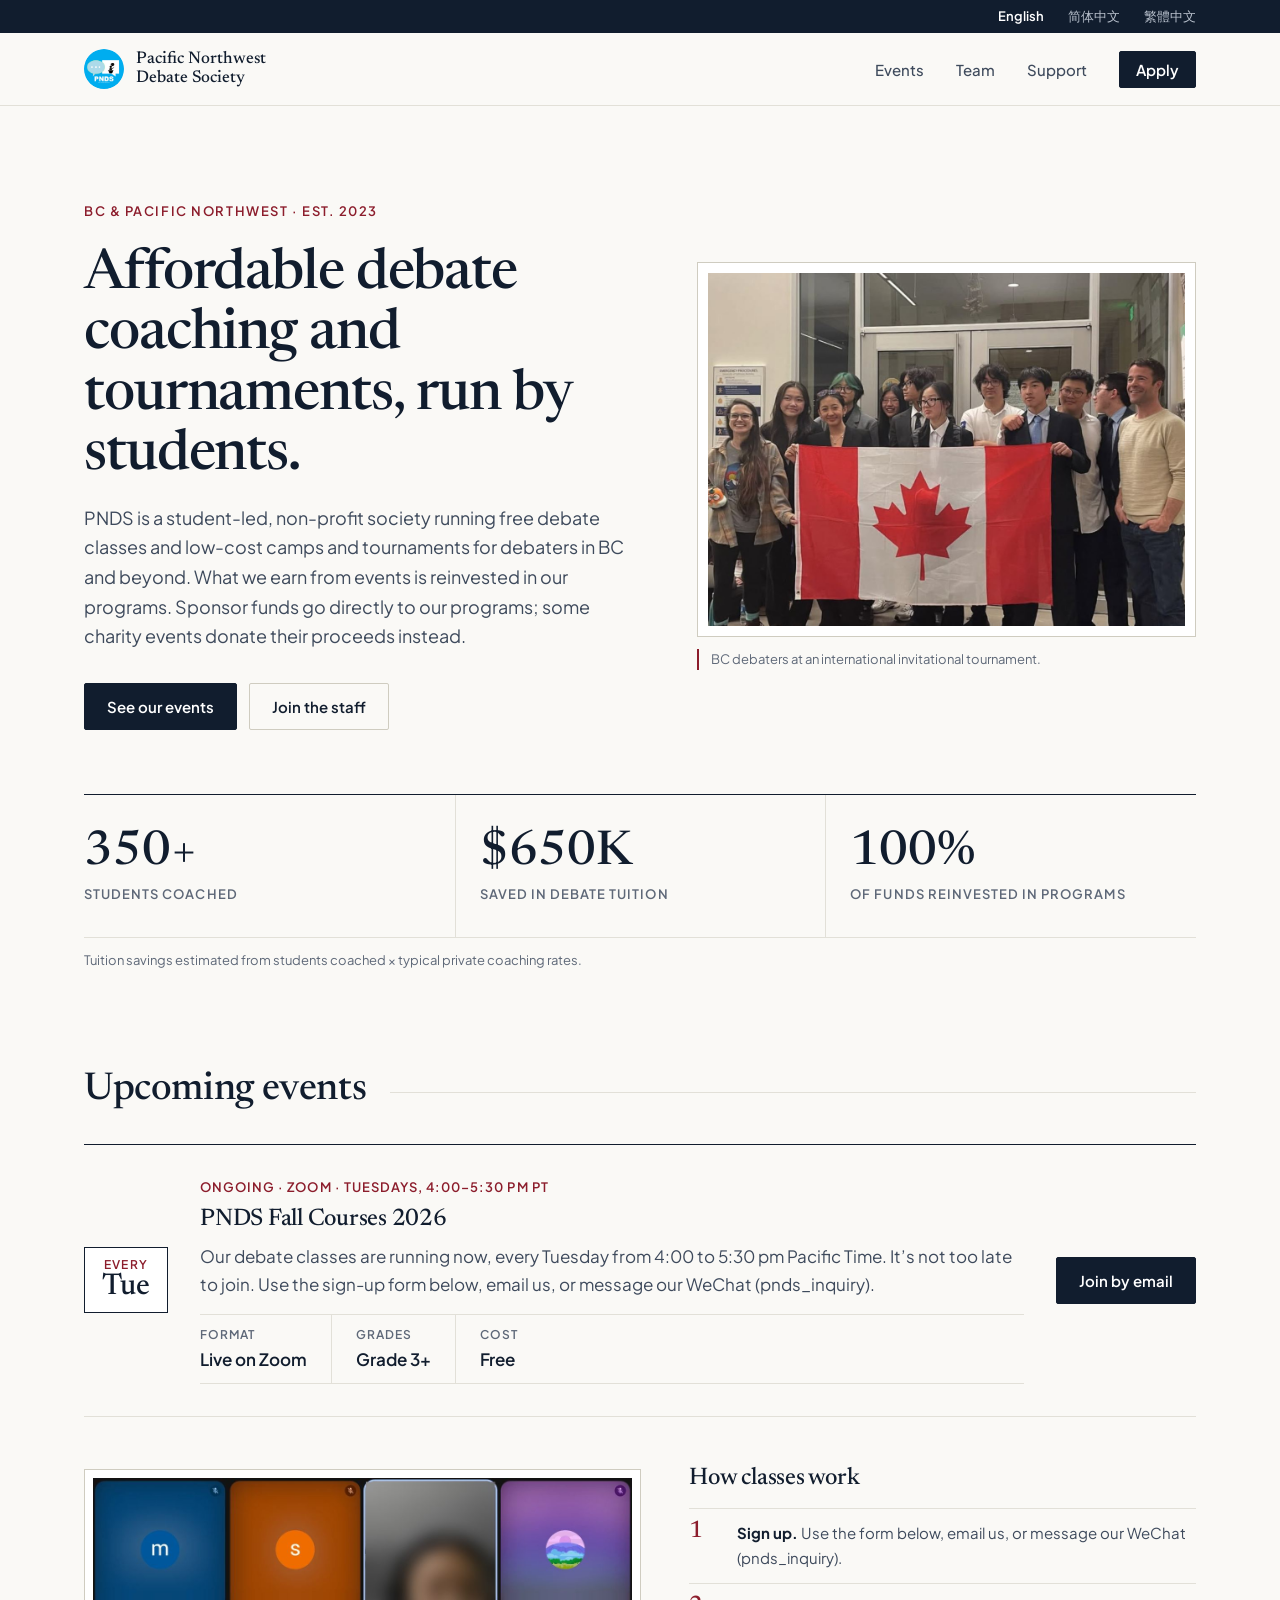
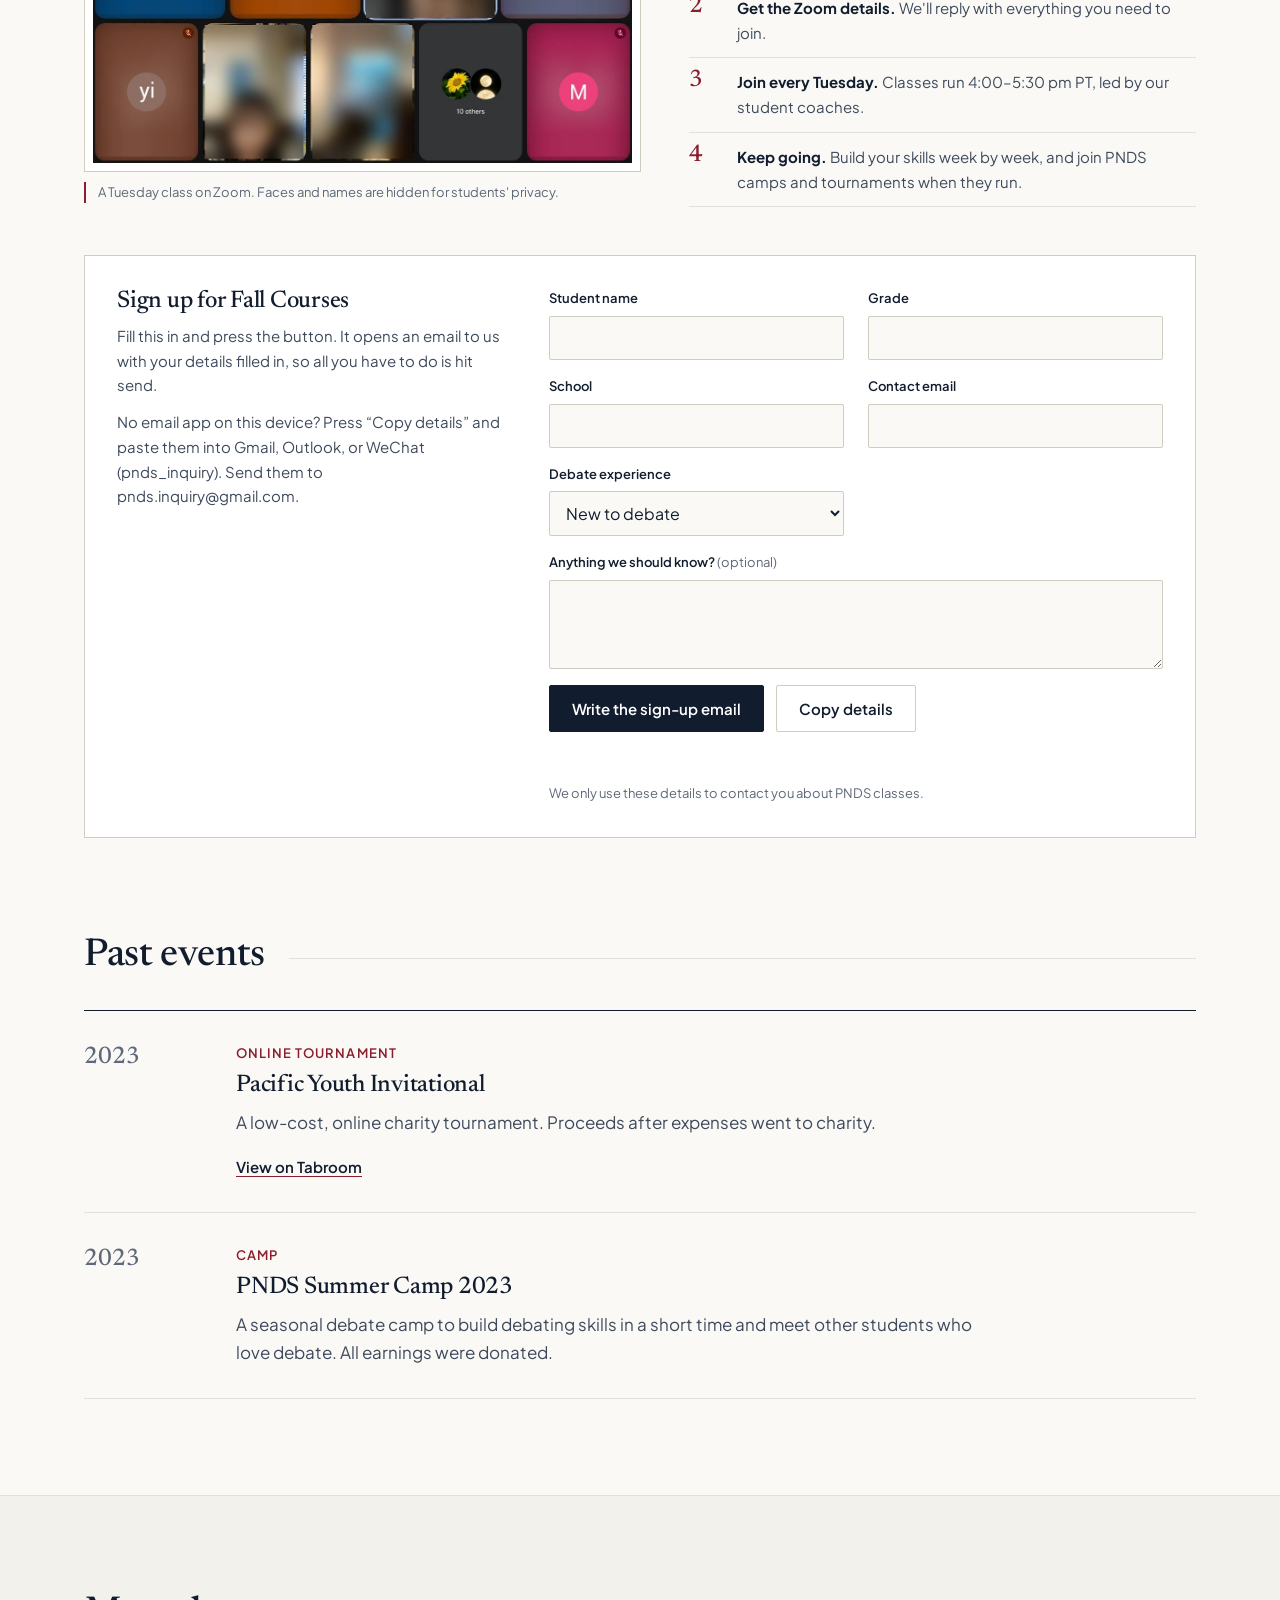
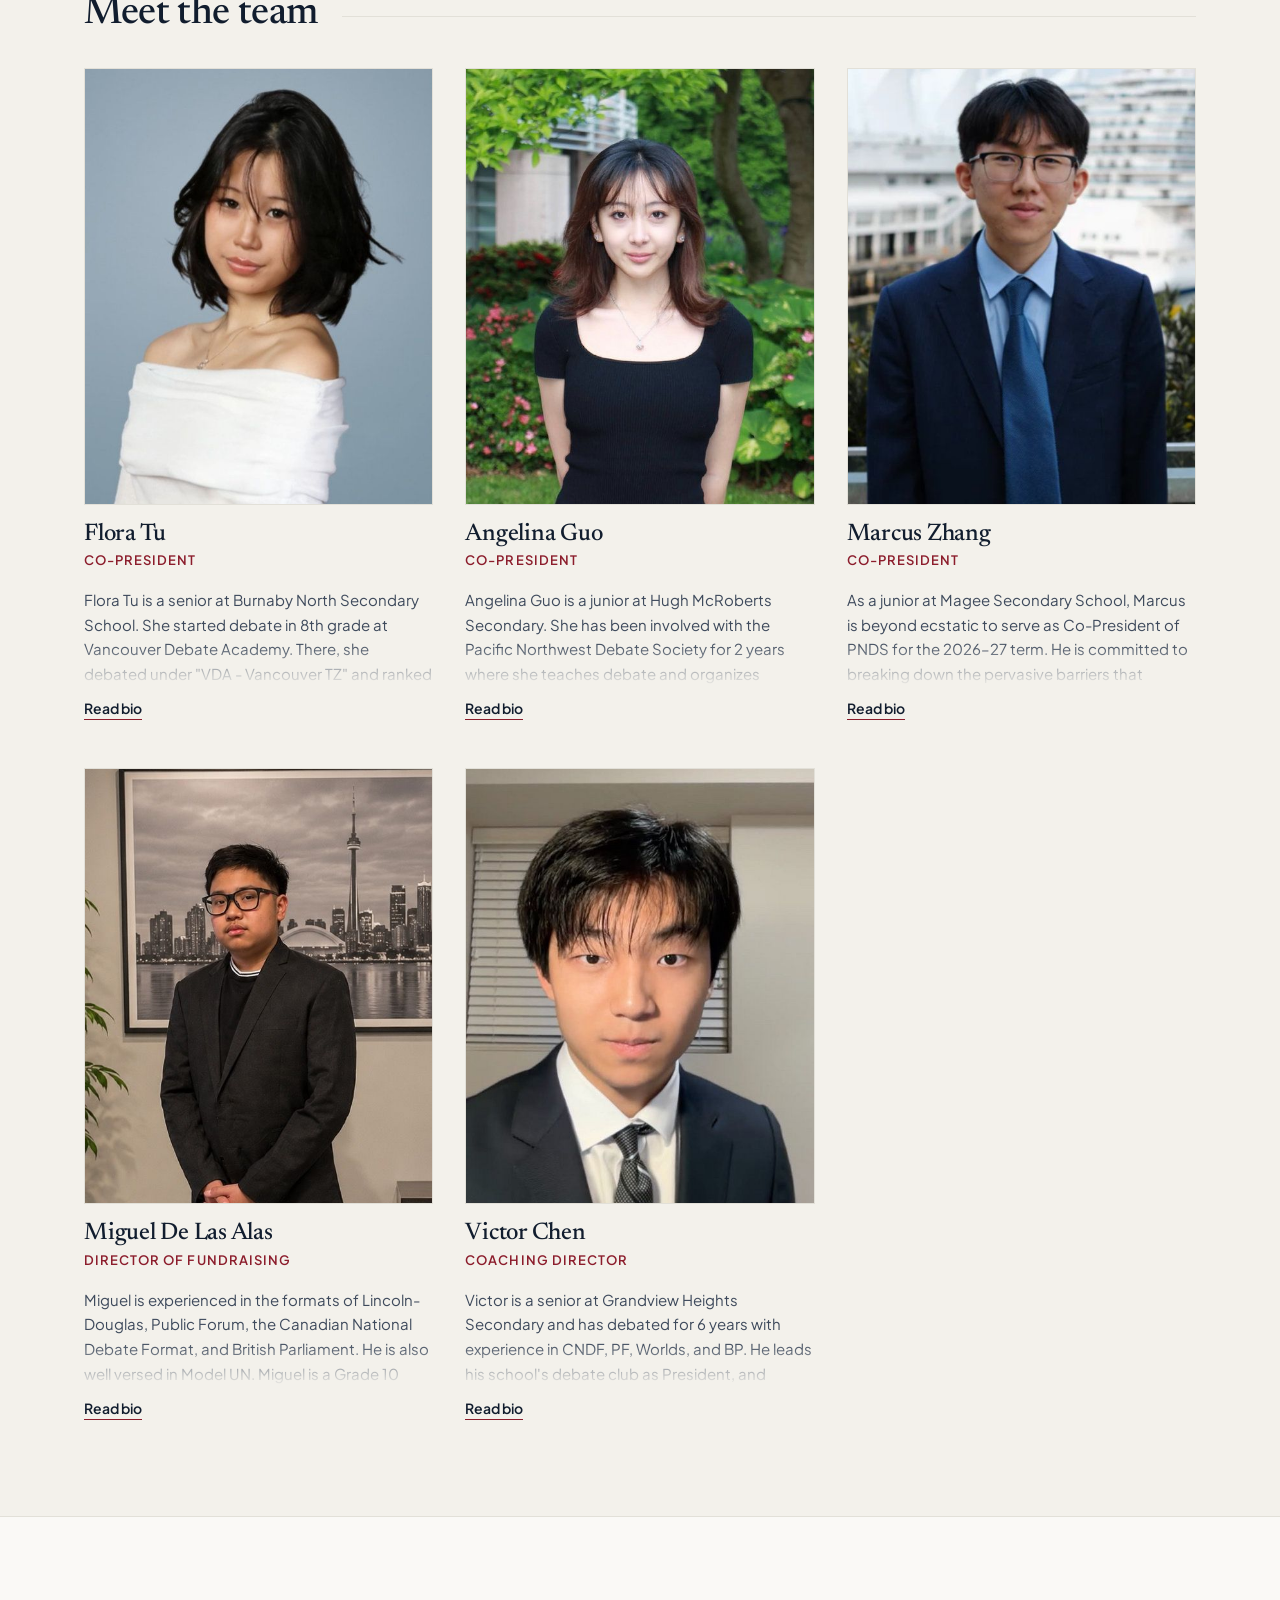
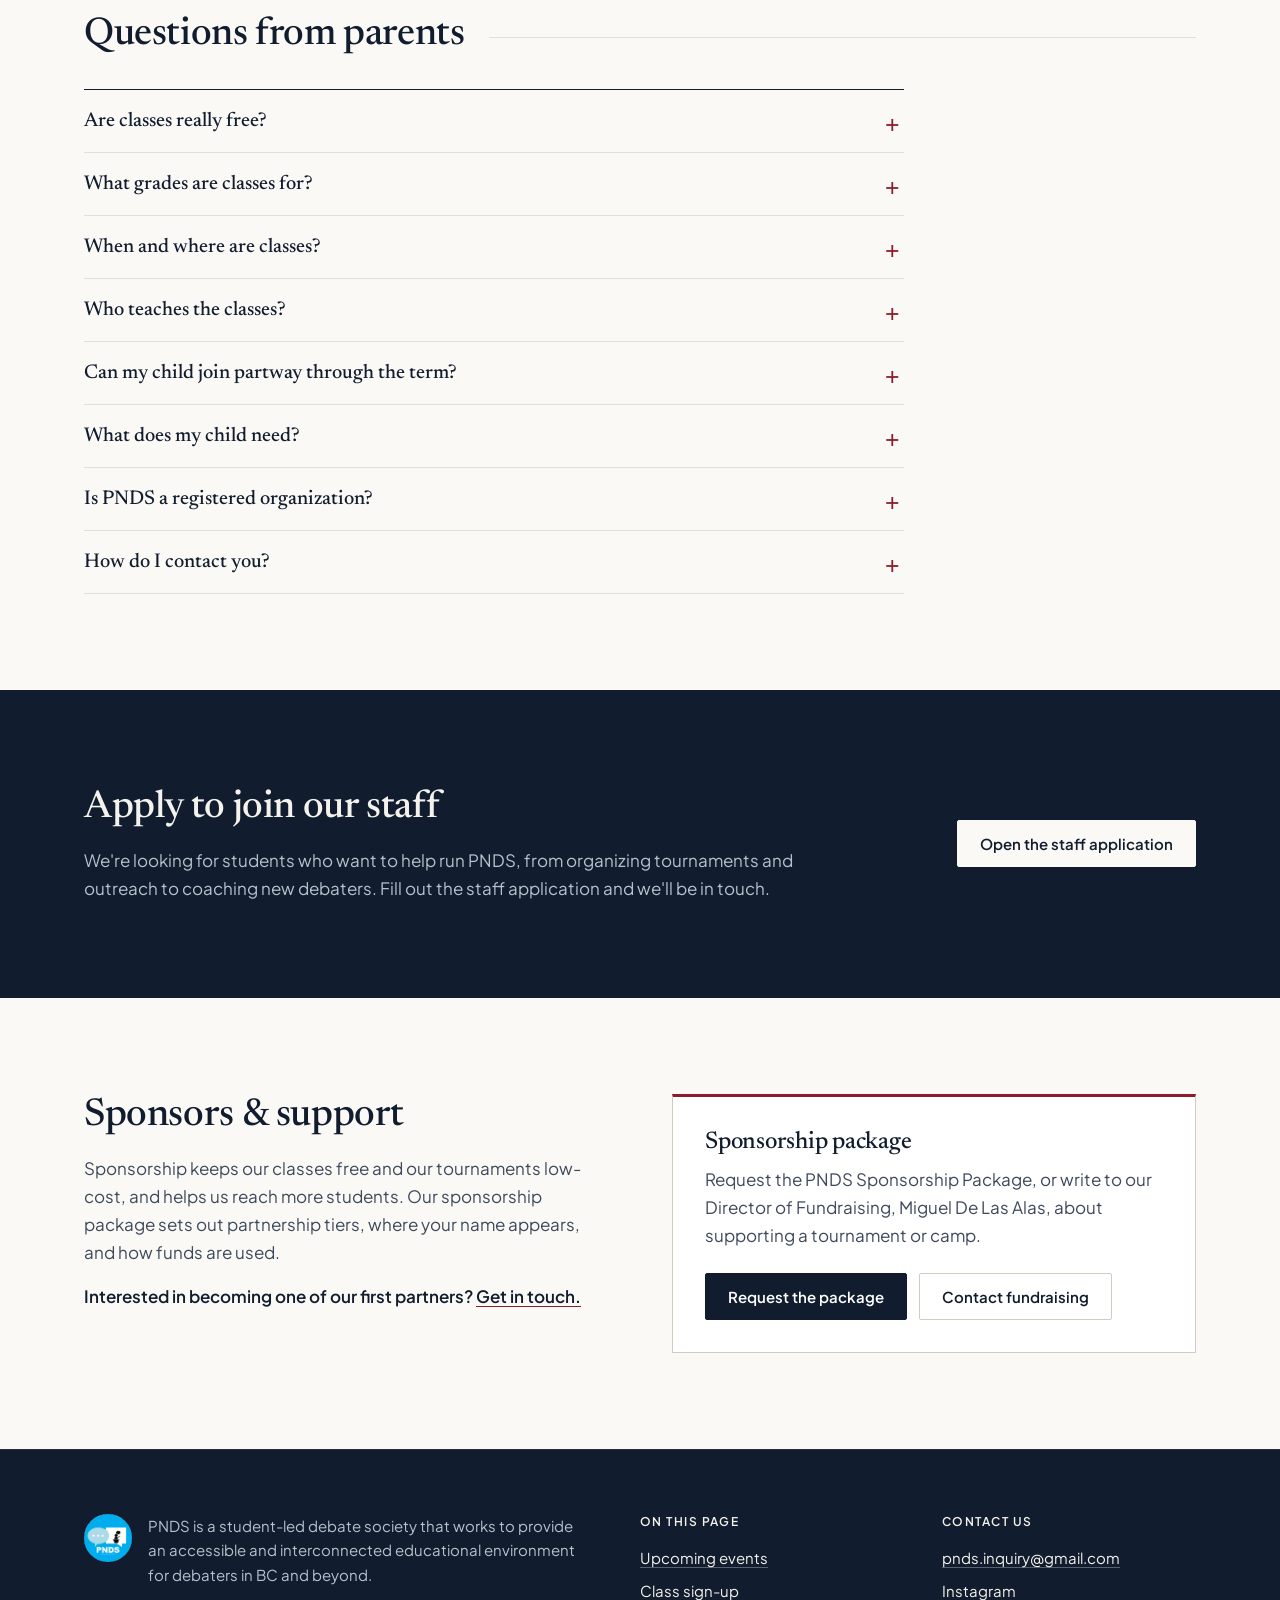
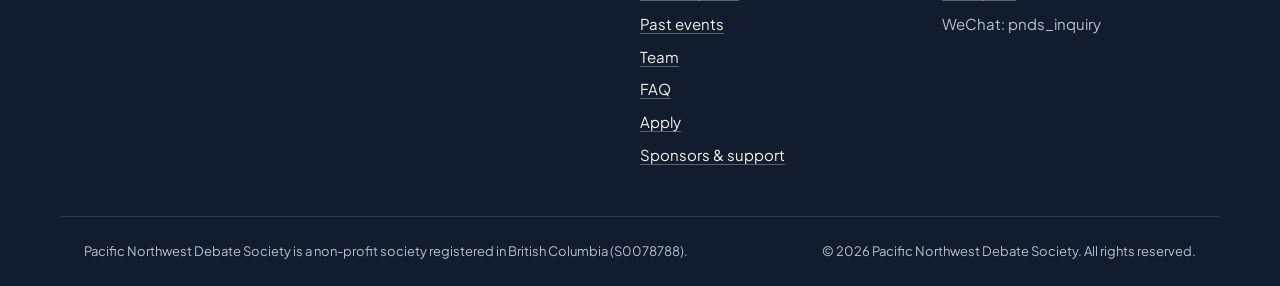
==== commit 30c8a237: "Add Simplified and Traditional Chinese pages with a language switcher" ====
--- a/index.html
+++ b/index.html
@@ -7,6 +7,10 @@
   <meta name="description" content="Student-run debate society in BC offering free debate classes and low-cost camps and tournaments. See upcoming events, meet the executive team, and apply to join our staff.">
   <meta name="theme-color" content="#111D2E">
   <link rel="canonical" href="https://pacificnorthwestdebatesociety.org/">
+  <link rel="alternate" hreflang="en" href="https://pacificnorthwestdebatesociety.org/">
+  <link rel="alternate" hreflang="zh-Hans" href="https://pacificnorthwestdebatesociety.org/zh-hans.html">
+  <link rel="alternate" hreflang="zh-Hant" href="https://pacificnorthwestdebatesociety.org/zh-hant.html">
+  <link rel="alternate" hreflang="x-default" href="https://pacificnorthwestdebatesociety.org/">
   <meta property="og:type" content="website">
   <meta property="og:site_name" content="Pacific Northwest Debate Society">
   <meta property="og:url" content="https://pacificnorthwestdebatesociety.org/">
@@ -22,7 +26,7 @@
   <link rel="preconnect" href="https://fonts.googleapis.com">
   <link rel="preconnect" href="https://fonts.gstatic.com" crossorigin>
   <link href="https://fonts.googleapis.com/css2?family=Newsreader:opsz,wght@6..72,400;6..72,500&family=Plus+Jakarta+Sans:wght@400;500;600&display=swap" rel="stylesheet">
-  <link rel="stylesheet" href="styles.css?v=12">
+  <link rel="stylesheet" href="styles.css?v=13">
   <script type="application/ld+json">
   {
     "@context": "https://schema.org",
@@ -41,6 +45,14 @@
 <body>
   <a class="skip-link" href="#main">Skip to content</a>
 
+  <nav class="lang-bar" aria-label="Language">
+    <div class="container">
+      <a href="./" lang="en" hreflang="en" aria-current="page">English</a>
+      <a href="zh-hans.html" lang="zh-Hans" hreflang="zh-Hans">简体中文</a>
+      <a href="zh-hant.html" lang="zh-Hant" hreflang="zh-Hant">繁體中文</a>
+    </div>
+  </nav>
+
   <header class="site-header">
     <div class="container header-inner">
       <a class="brand" href="#top" aria-label="Pacific Northwest Debate Society, home">
@@ -184,7 +196,7 @@
             <div class="field-wide form-actions">
               <button class="button" type="submit">Write the sign-up email</button>
               <button class="button button-secondary" type="button" id="signup-copy" hidden>Copy details</button>
-              <p class="form-status" id="signup-status" role="status" aria-live="polite"></p>
+              <p class="form-status" id="signup-status" role="status" aria-live="polite" data-msg-copied="Copied! Paste it into an email to {email}." data-msg-failed="Couldn’t copy automatically. Please email {email} with the details above."></p>
             </div>
             <p class="form-privacy field-wide">We only use these details to contact you about PNDS classes.</p>
           </form>
@@ -442,6 +454,6 @@
       <p>© <span id="year">2026</span> Pacific Northwest Debate Society. All rights reserved.</p>
     </div>
   </footer>
-  <script src="site.js?v=7"></script>
+  <script src="site.js?v=8"></script>
 </body>
 </html>
--- a/styles.css
+++ b/styles.css
@@ -48,6 +48,21 @@
 
 .skip-link { position: absolute; left: var(--s2); top: -48px; background: var(--ink); color: var(--white); padding: var(--s1) var(--s2); z-index: 10; }
 .skip-link:focus { top: var(--s2); }
+
+/* Chinese pages: system Chinese fonts after the Latin ones (Latin text keeps the site fonts) */
+html:lang(zh-Hans) { --font-body: "Plus Jakarta Sans", "PingFang SC", "Hiragino Sans GB", "Microsoft YaHei", "Noto Sans SC", sans-serif; --font-head: "Newsreader", "Songti SC", "Noto Serif SC", "SimSun", serif; }
+html:lang(zh-Hant) { --font-body: "Plus Jakarta Sans", "PingFang HK", "PingFang TC", "Microsoft JhengHei", "Noto Sans TC", sans-serif; --font-head: "Newsreader", "Songti TC", "Noto Serif TC", "PMingLiU", serif; }
+html:lang(zh-Hans) .eyebrow, html:lang(zh-Hant) .eyebrow,
+html:lang(zh-Hans) .event-meta, html:lang(zh-Hant) .event-meta { letter-spacing: .04em; }
+.team-note { margin: calc(var(--s2) * -1) 0 var(--s4); font-size: .875rem; color: var(--ink-muted); }
+
+/* Language bar */
+.lang-bar { background: var(--ink); font-size: .8125rem; }
+.lang-bar .container { display: flex; justify-content: flex-end; gap: var(--s3); padding-top: 6px; padding-bottom: 6px; }
+.lang-bar a { color: var(--on-ink-muted); text-decoration: none; }
+.lang-bar a:hover { color: var(--white); text-decoration: underline; }
+.lang-bar a[aria-current="page"] { color: var(--white); font-weight: 600; }
+.lang-bar :focus-visible { outline-color: var(--on-ink); }
 
 /* Header */
 .site-header { position: sticky; top: 0; z-index: 5; background: var(--paper); border-bottom: 1px solid var(--line); }
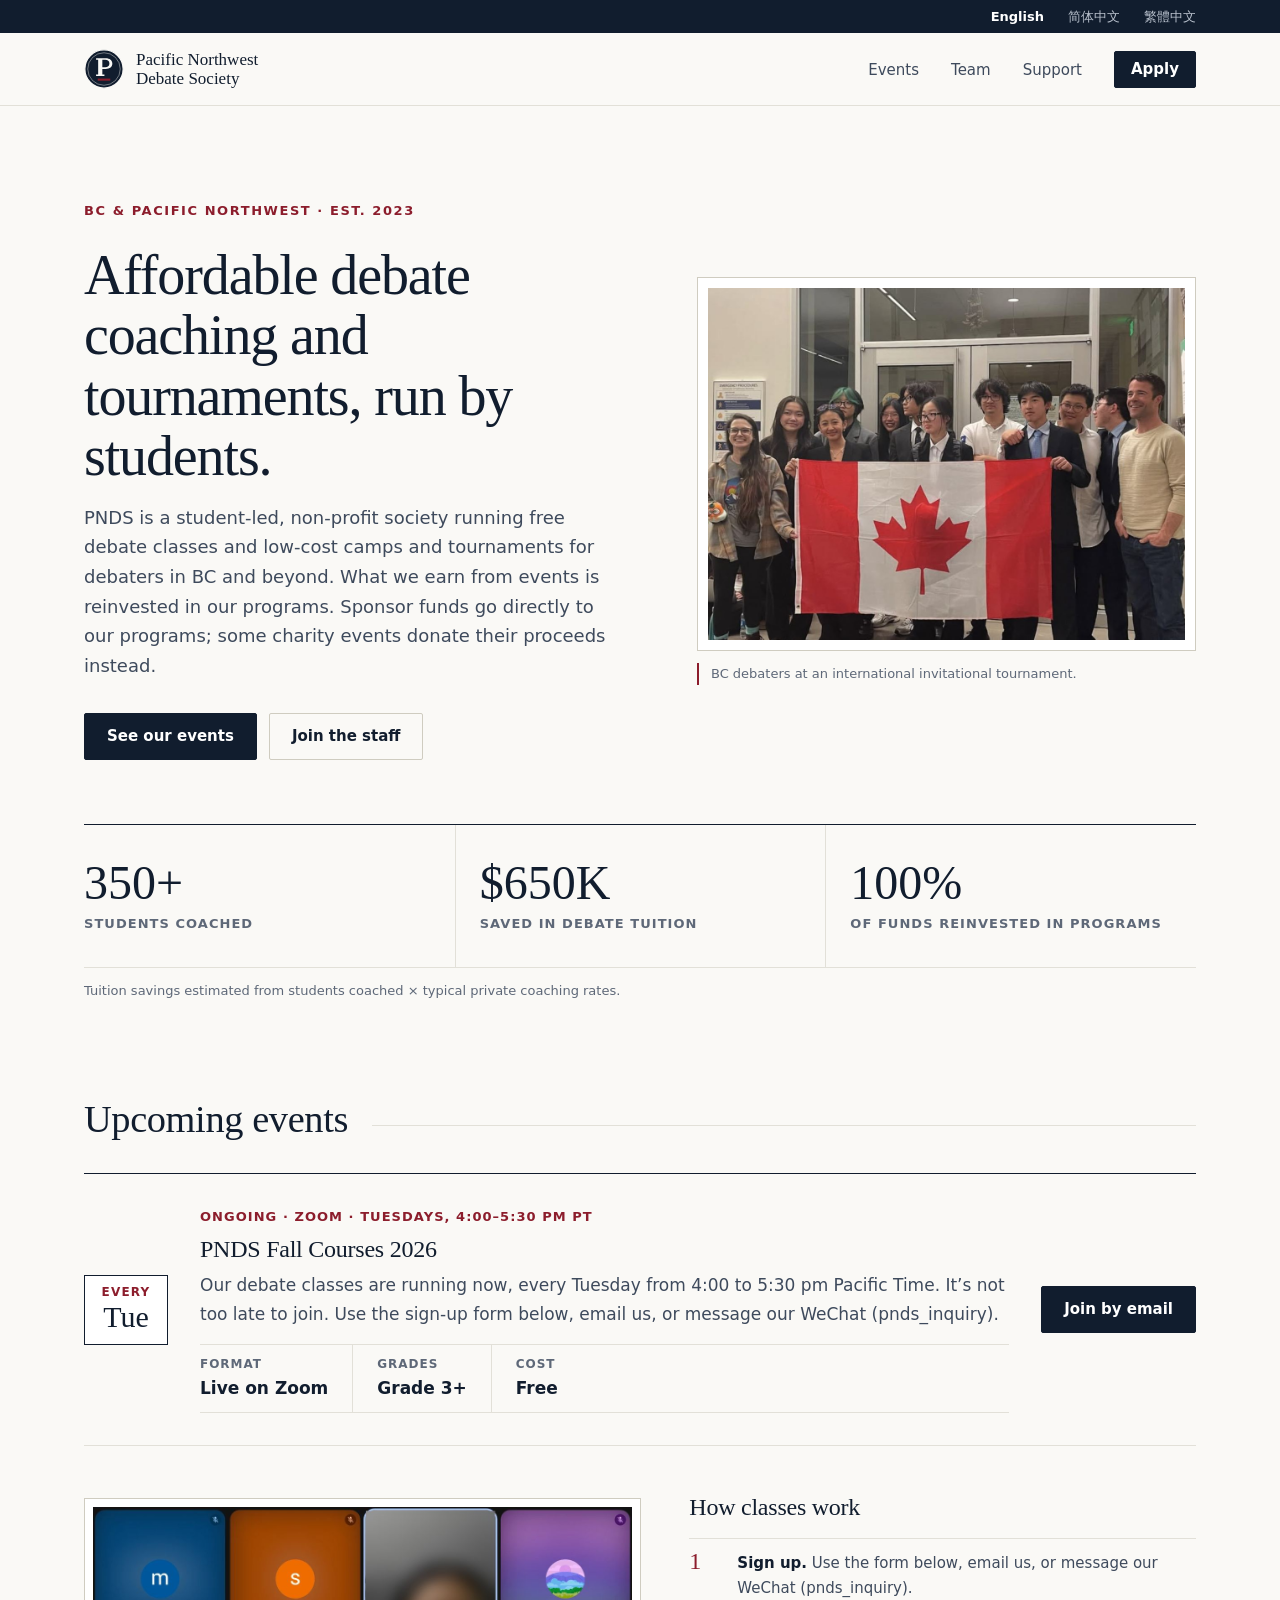
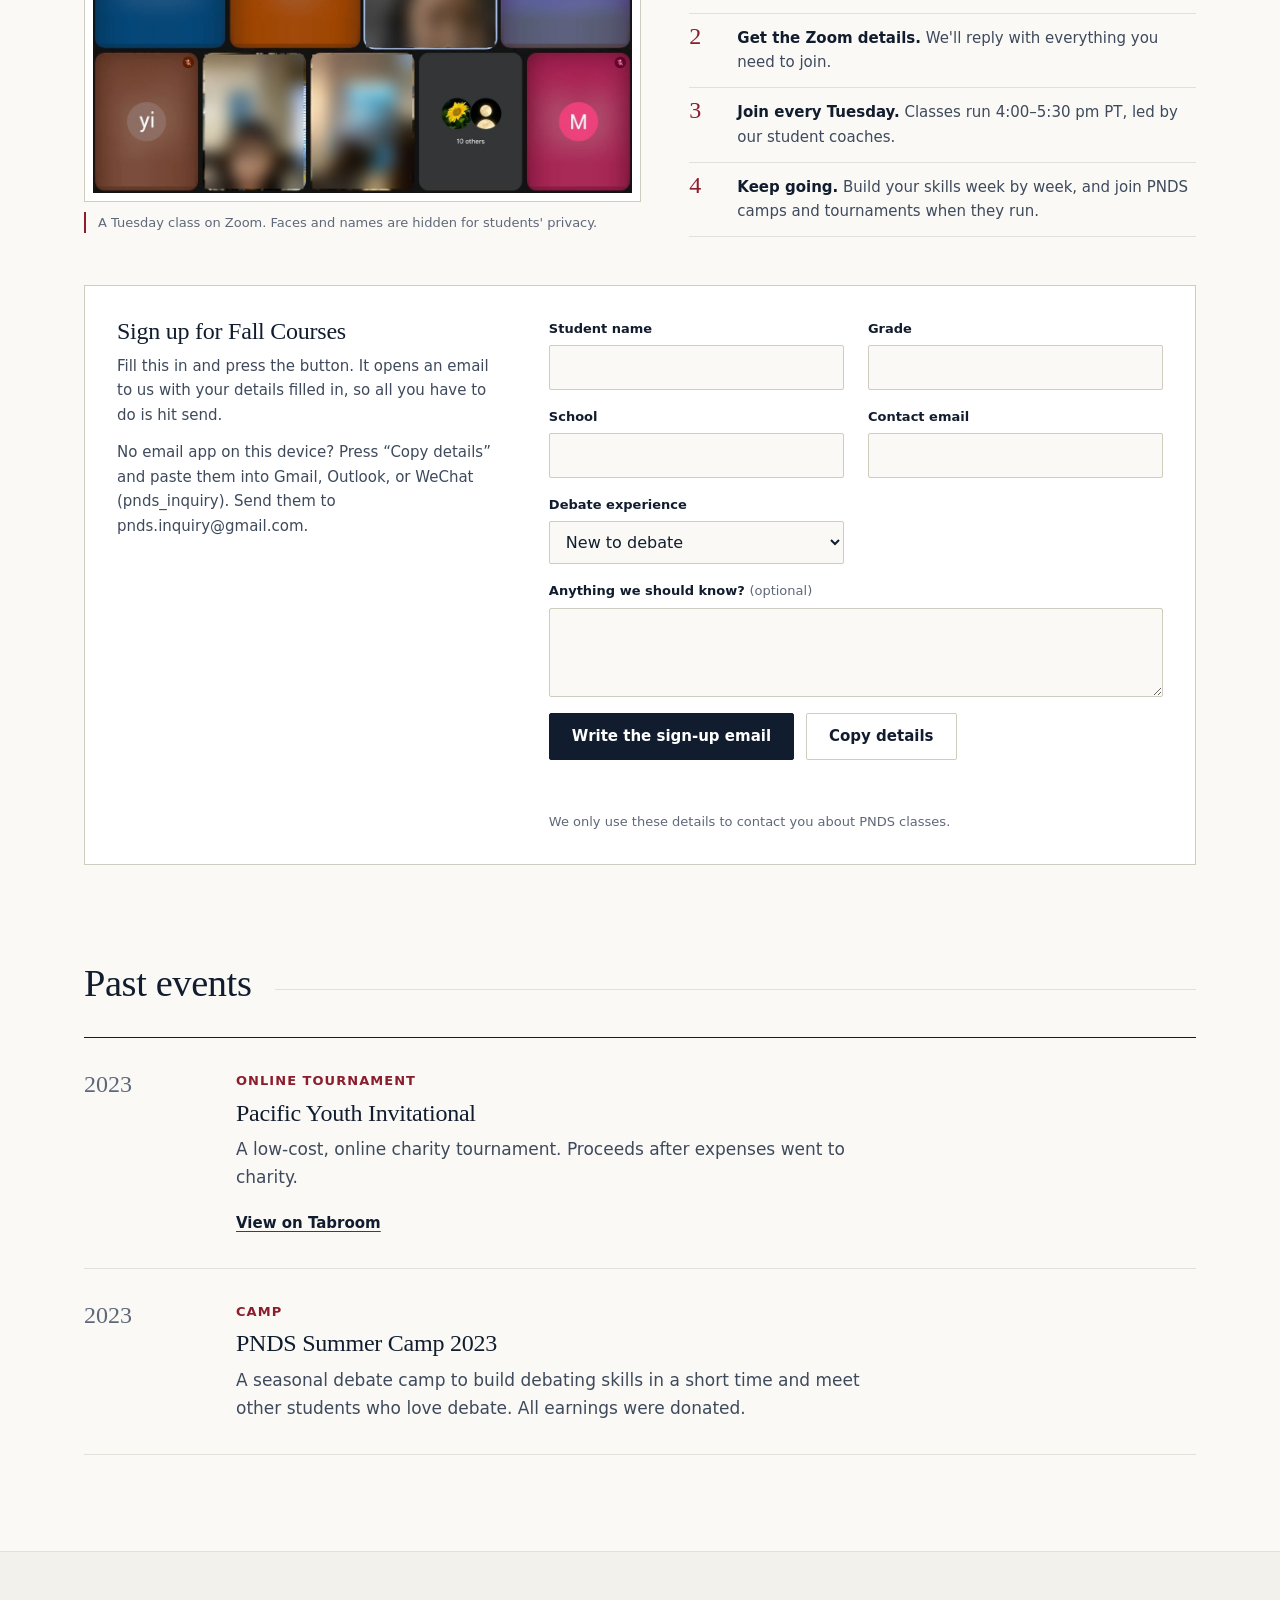
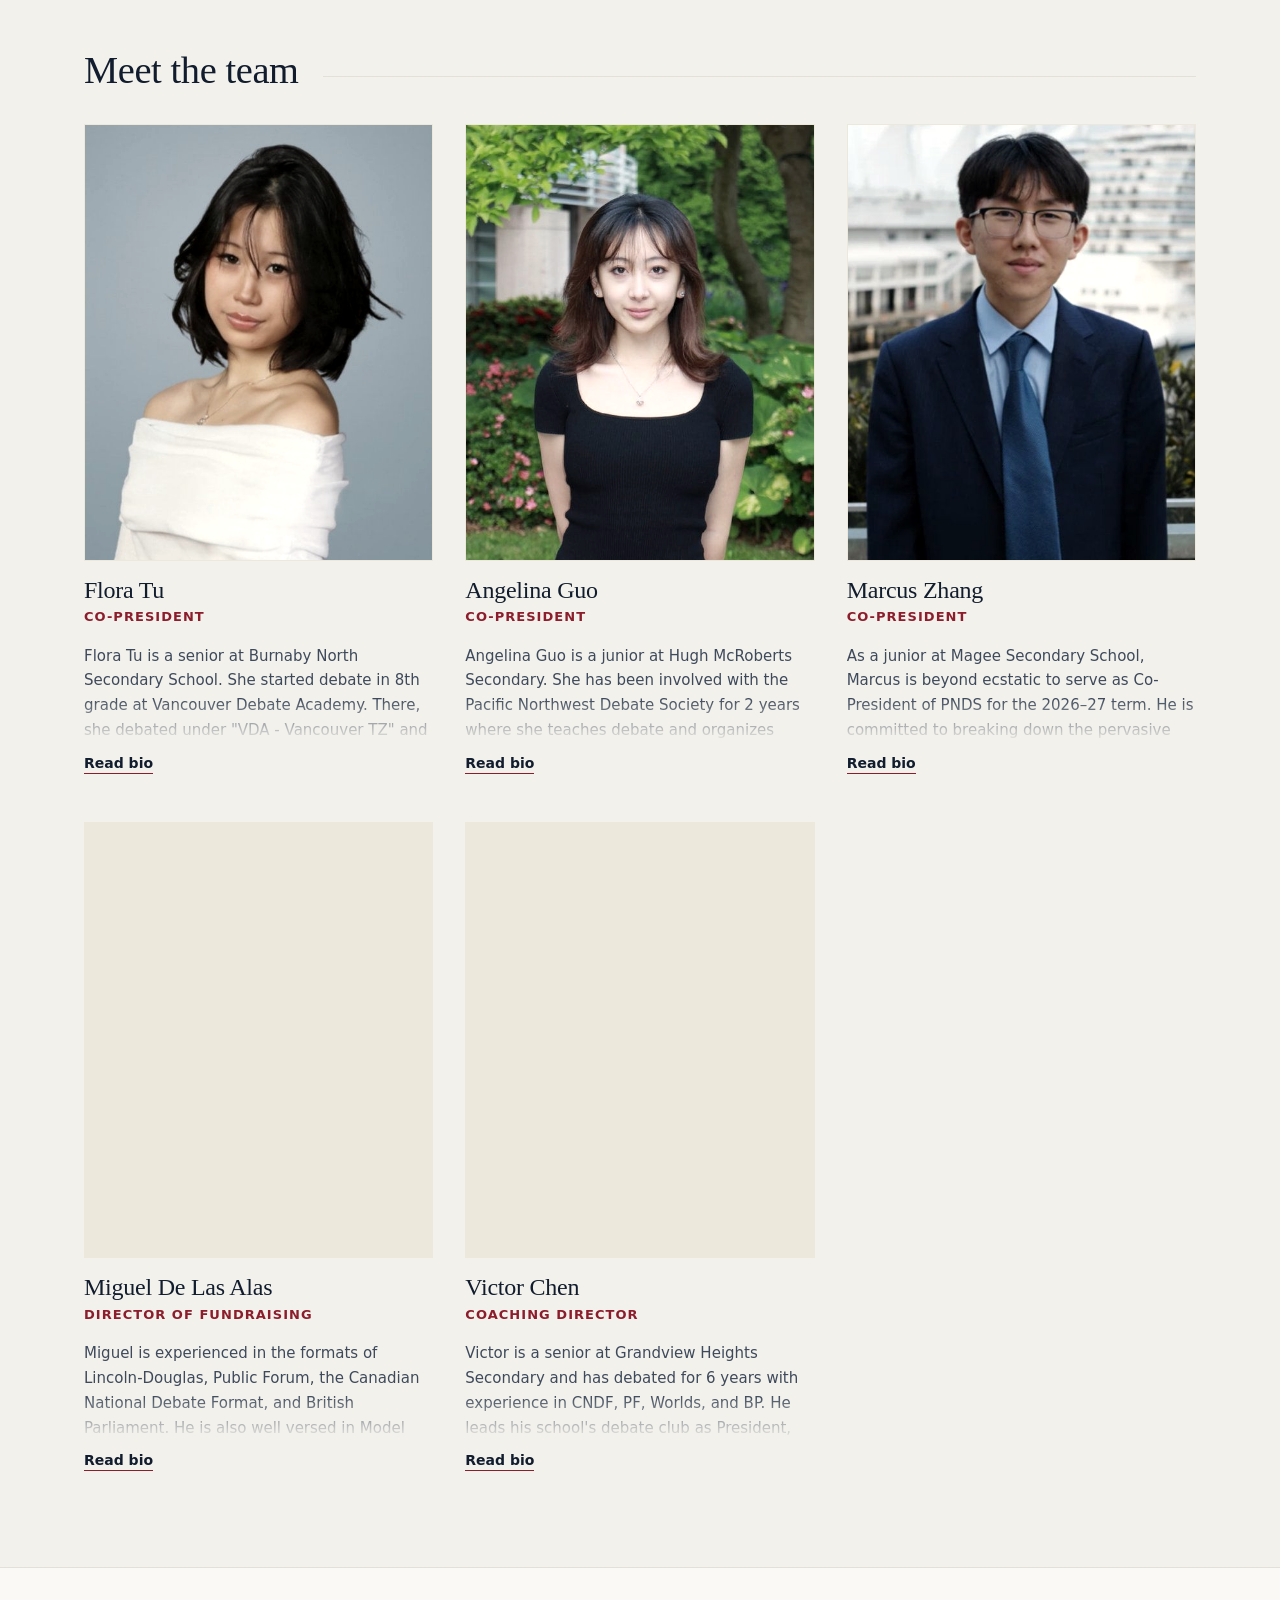
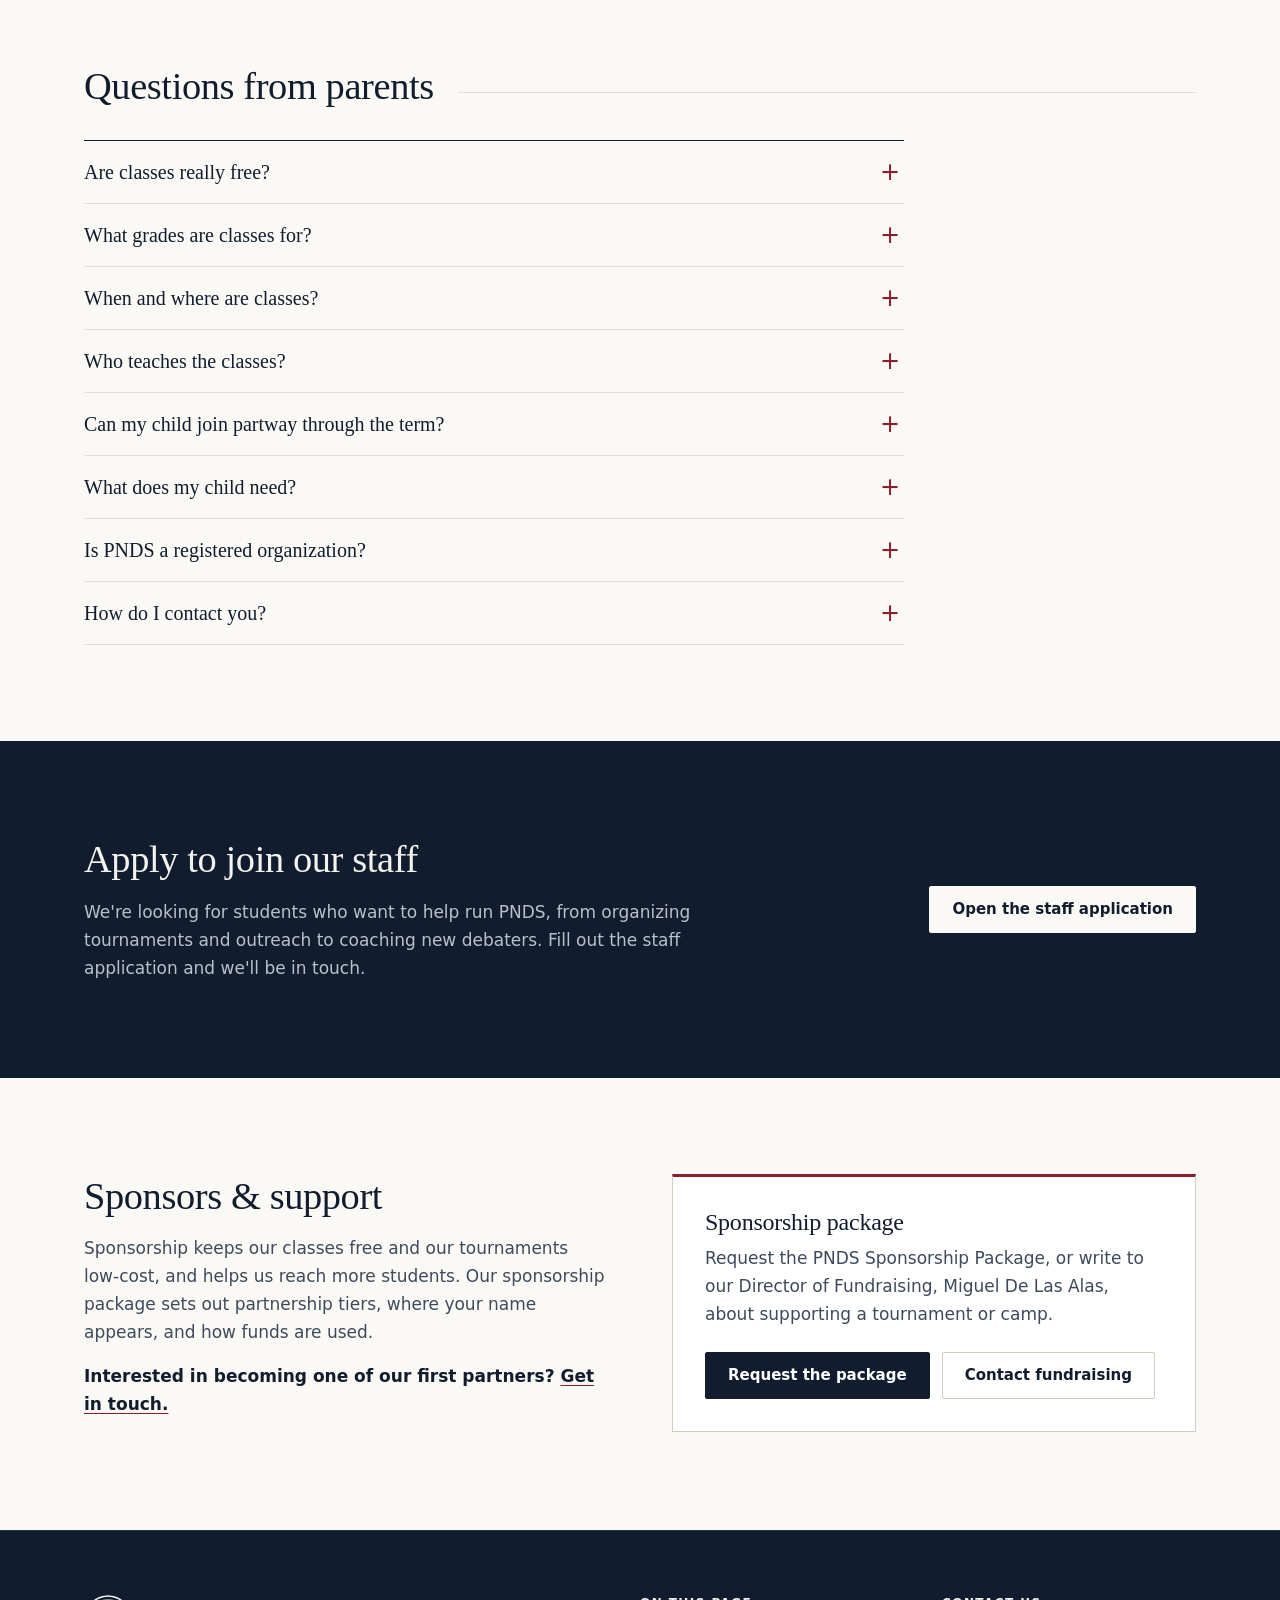
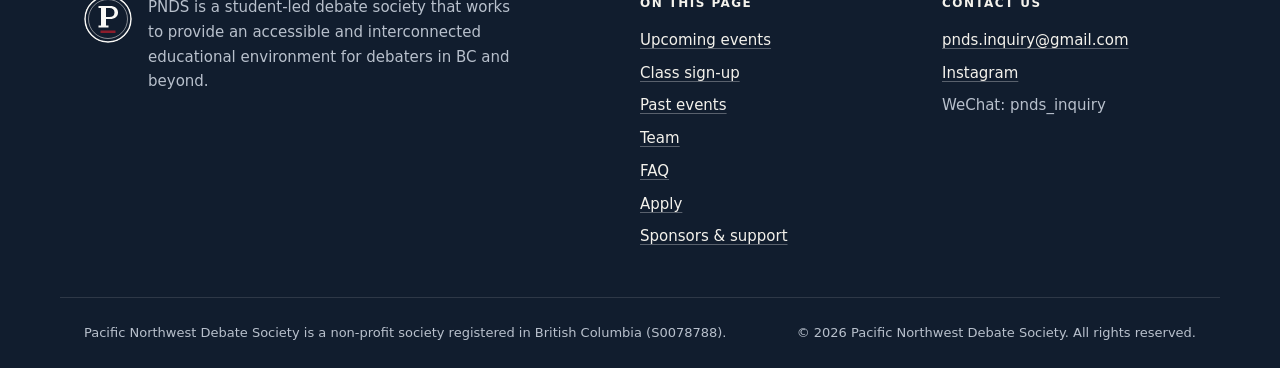
==== commit 637f9368: "Add security policy, sitemap and robots.txt, new logo mark, and consistent team photo tone" ====
--- a/index.html
+++ b/index.html
@@ -3,6 +3,8 @@
 <head>
   <meta charset="utf-8">
   <meta name="viewport" content="width=device-width, initial-scale=1">
+  <meta http-equiv="Content-Security-Policy" content="default-src 'self'; script-src 'self'; style-src 'self' https://fonts.googleapis.com; font-src https://fonts.gstatic.com; img-src 'self' data:; connect-src 'self'; form-action 'self' mailto:; base-uri 'self'; object-src 'none'">
+  <meta name="referrer" content="strict-origin-when-cross-origin">
   <title>Pacific Northwest Debate Society (PNDS)</title>
   <meta name="description" content="Student-run debate society in BC offering free debate classes and low-cost camps and tournaments. See upcoming events, meet the executive team, and apply to join our staff.">
   <meta name="theme-color" content="#111D2E">
@@ -26,7 +28,7 @@
   <link rel="preconnect" href="https://fonts.googleapis.com">
   <link rel="preconnect" href="https://fonts.gstatic.com" crossorigin>
   <link href="https://fonts.googleapis.com/css2?family=Newsreader:opsz,wght@6..72,400;6..72,500&family=Plus+Jakarta+Sans:wght@400;500;600&display=swap" rel="stylesheet">
-  <link rel="stylesheet" href="styles.css?v=13">
+  <link rel="stylesheet" href="styles.css?v=14">
   <script type="application/ld+json">
   {
     "@context": "https://schema.org",
@@ -56,7 +58,7 @@
   <header class="site-header">
     <div class="container header-inner">
       <a class="brand" href="#top" aria-label="Pacific Northwest Debate Society, home">
-        <img src="assets/pnds-logo.jpg" alt="PNDS logo" width="40" height="40">
+        <img src="assets/pnds-mark.svg" alt="PNDS logo" width="40" height="40">
         <span class="brand-name">Pacific Northwest <br>Debate Society</span>
       </a>
       <nav aria-label="Primary">
@@ -216,7 +218,7 @@
               <p class="event-meta">Online tournament</p>
               <h3>Pacific Youth Invitational</h3>
               <p>A low-cost, online charity tournament. Proceeds after expenses went to charity.</p>
-              <a class="text-link" href="https://www.tabroom.com/index/tourn/main.mhtml?tourn_id=29899" target="_blank" rel="noopener">View on Tabroom</a>
+              <a class="text-link" href="https://www.tabroom.com/index/tourn/main.mhtml?tourn_id=29899" target="_blank" rel="noopener noreferrer">View on Tabroom</a>
             </div>
           </li>
           <li class="past-item">
@@ -364,7 +366,7 @@
           </details>
           <details>
             <summary>How do I contact you?</summary>
-            <p>Email <a href="mailto:pnds.inquiry@gmail.com">pnds.inquiry@gmail.com</a>, message our WeChat (pnds_inquiry), or find us on <a href="https://www.instagram.com/pnds.official25/" target="_blank" rel="noopener">Instagram</a>.</p>
+            <p>Email <a href="mailto:pnds.inquiry@gmail.com">pnds.inquiry@gmail.com</a>, message our WeChat (pnds_inquiry), or find us on <a href="https://www.instagram.com/pnds.official25/" target="_blank" rel="noopener noreferrer">Instagram</a>.</p>
           </details>
         </div>
       </div>
@@ -376,7 +378,7 @@
           <h2 id="apply-title">Apply to join our staff</h2>
           <p class="prose">We're looking for students who want to help run PNDS, from organizing tournaments and outreach to coaching new debaters. Fill out the staff application and we'll be in touch.</p>
         </div>
-        <a class="button button-light" href="https://docs.google.com/forms/d/e/1FAIpQLSfHoYiHTnvd3KwUg0J9CZU2TYNbHpRsZJ3i6p0VU7gei8gdMw/viewform" target="_blank" rel="noopener">Open the staff application</a>
+        <a class="button button-light" href="https://docs.google.com/forms/d/e/1FAIpQLSfHoYiHTnvd3KwUg0J9CZU2TYNbHpRsZJ3i6p0VU7gei8gdMw/viewform" target="_blank" rel="noopener noreferrer">Open the staff application</a>
       </div>
     </section>
 
@@ -425,7 +427,7 @@
   <footer class="site-footer">
     <div class="container footer-grid">
       <div class="footer-brand">
-        <img src="assets/pnds-logo.jpg" alt="PNDS logo" width="48" height="48">
+        <img src="assets/pnds-mark.svg" alt="PNDS logo" width="48" height="48">
         <p>PNDS is a student-led debate society that works to provide an accessible and interconnected educational environment for debaters in BC and beyond.</p>
       </div>
       <div>
@@ -444,7 +446,7 @@
         <h2>Contact us</h2>
         <ul>
           <li><a href="mailto:pnds.inquiry@gmail.com">pnds.inquiry@gmail.com</a></li>
-          <li><a href="https://www.instagram.com/pnds.official25/" target="_blank" rel="noopener">Instagram</a></li>
+          <li><a href="https://www.instagram.com/pnds.official25/" target="_blank" rel="noopener noreferrer">Instagram</a></li>
           <li>WeChat: pnds_inquiry</li>
         </ul>
       </div>
--- a/styles.css
+++ b/styles.css
@@ -184,6 +184,8 @@
 .bio-dialog-inner { position: relative; max-height: inherit; overflow-y: auto; padding: var(--s4); overscroll-behavior: contain; }
 .bio-dialog-head { display: grid; grid-template-columns: 96px 1fr; gap: var(--s3); align-items: center; margin-bottom: var(--s3); padding-right: var(--s6); }
 .bio-dialog-head img { width: 96px; aspect-ratio: 4 / 5; object-fit: cover; object-position: center 20%; border: 1px solid var(--line); }
+/* Team portraits: one gentle grade so different backgrounds read as a set */
+.member img, .bio-dialog-head img { filter: saturate(.82) sepia(.08) contrast(1.04); }
 .bio-dialog-head h3 { margin-bottom: 4px; font-size: 1.75rem; }
 .bio-dialog-head .role { font-size: .8125rem; font-weight: 600; text-transform: uppercase; letter-spacing: .08em; color: var(--accent); margin: 0; }
 .bio-dialog-body { font-size: 1rem; }
@@ -355,3 +357,6 @@
   .brand-name::before { content: "PNDS"; font-size: 1.125rem; }
   .footer-grid { grid-template-columns: 1fr; }
 }
+
+/* 404 page logo */
+.notfound-logo { border-radius: 50%; margin-bottom: var(--s4); }
